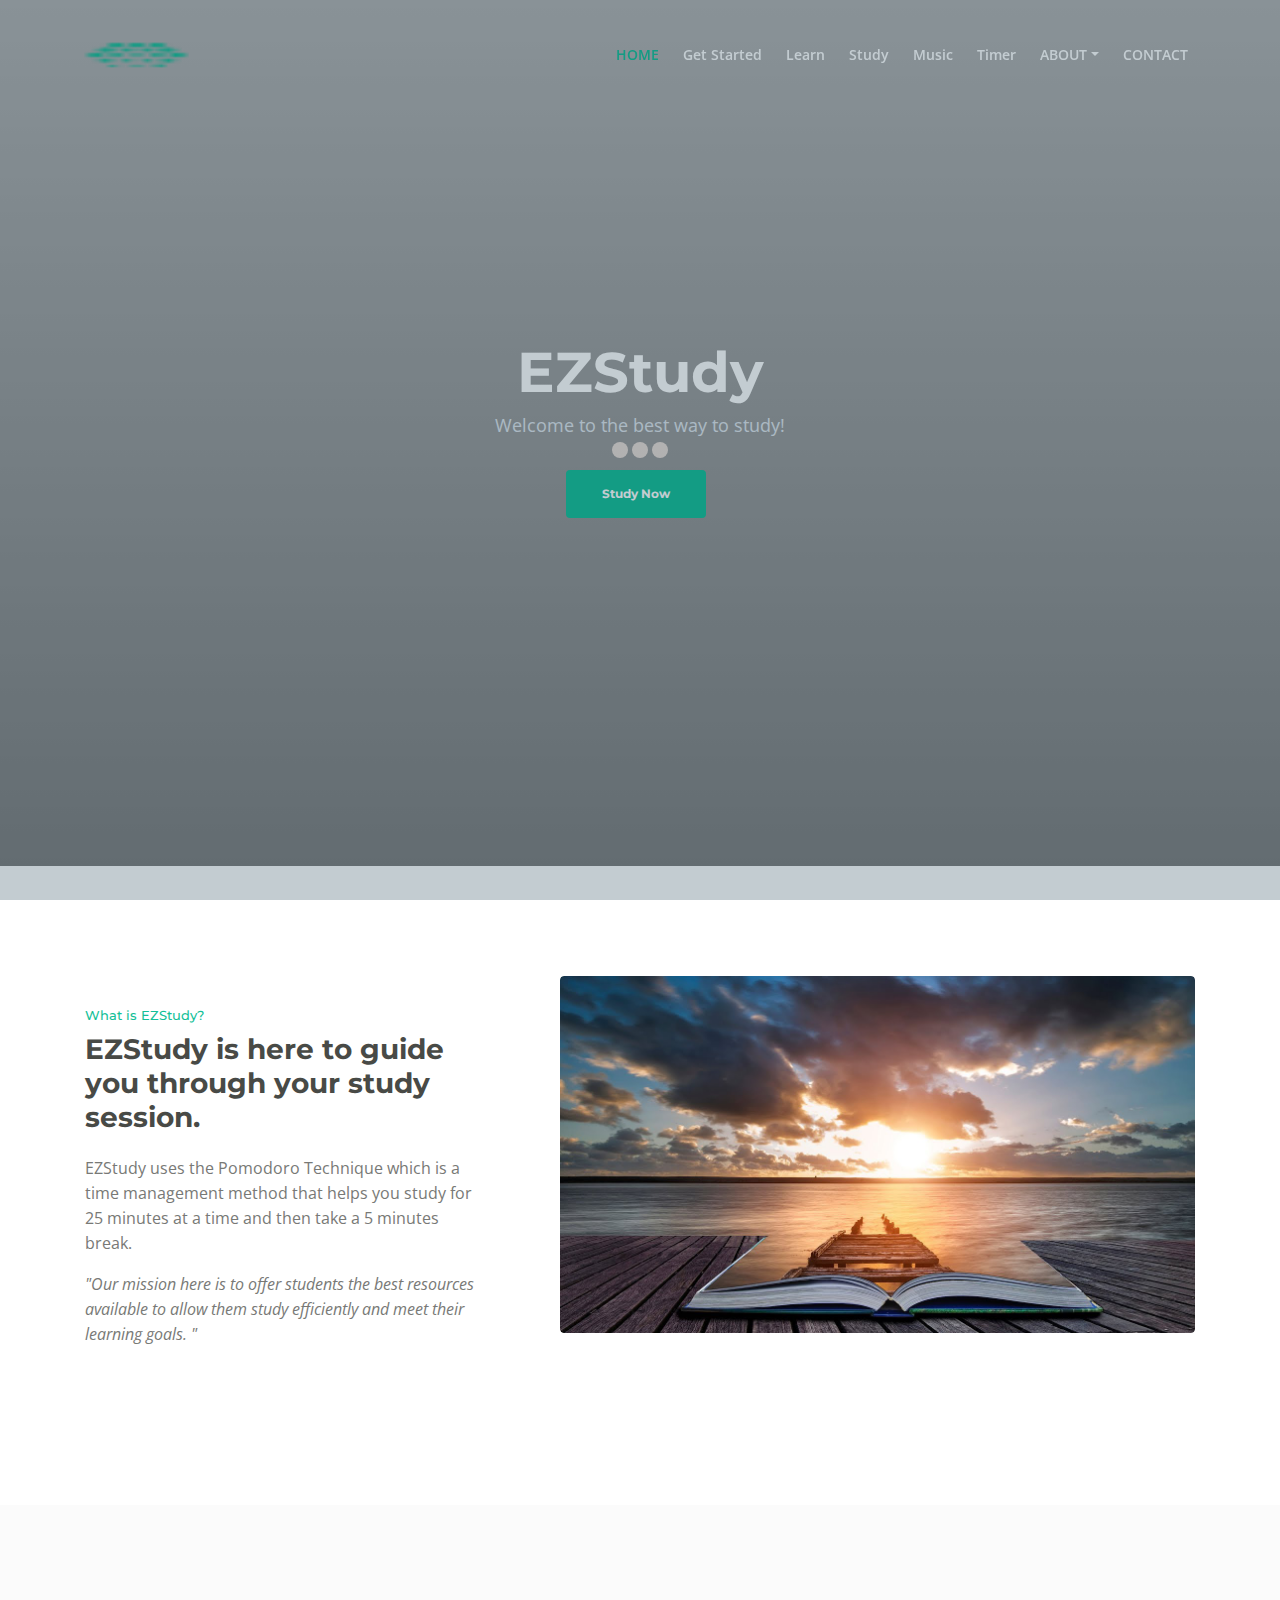
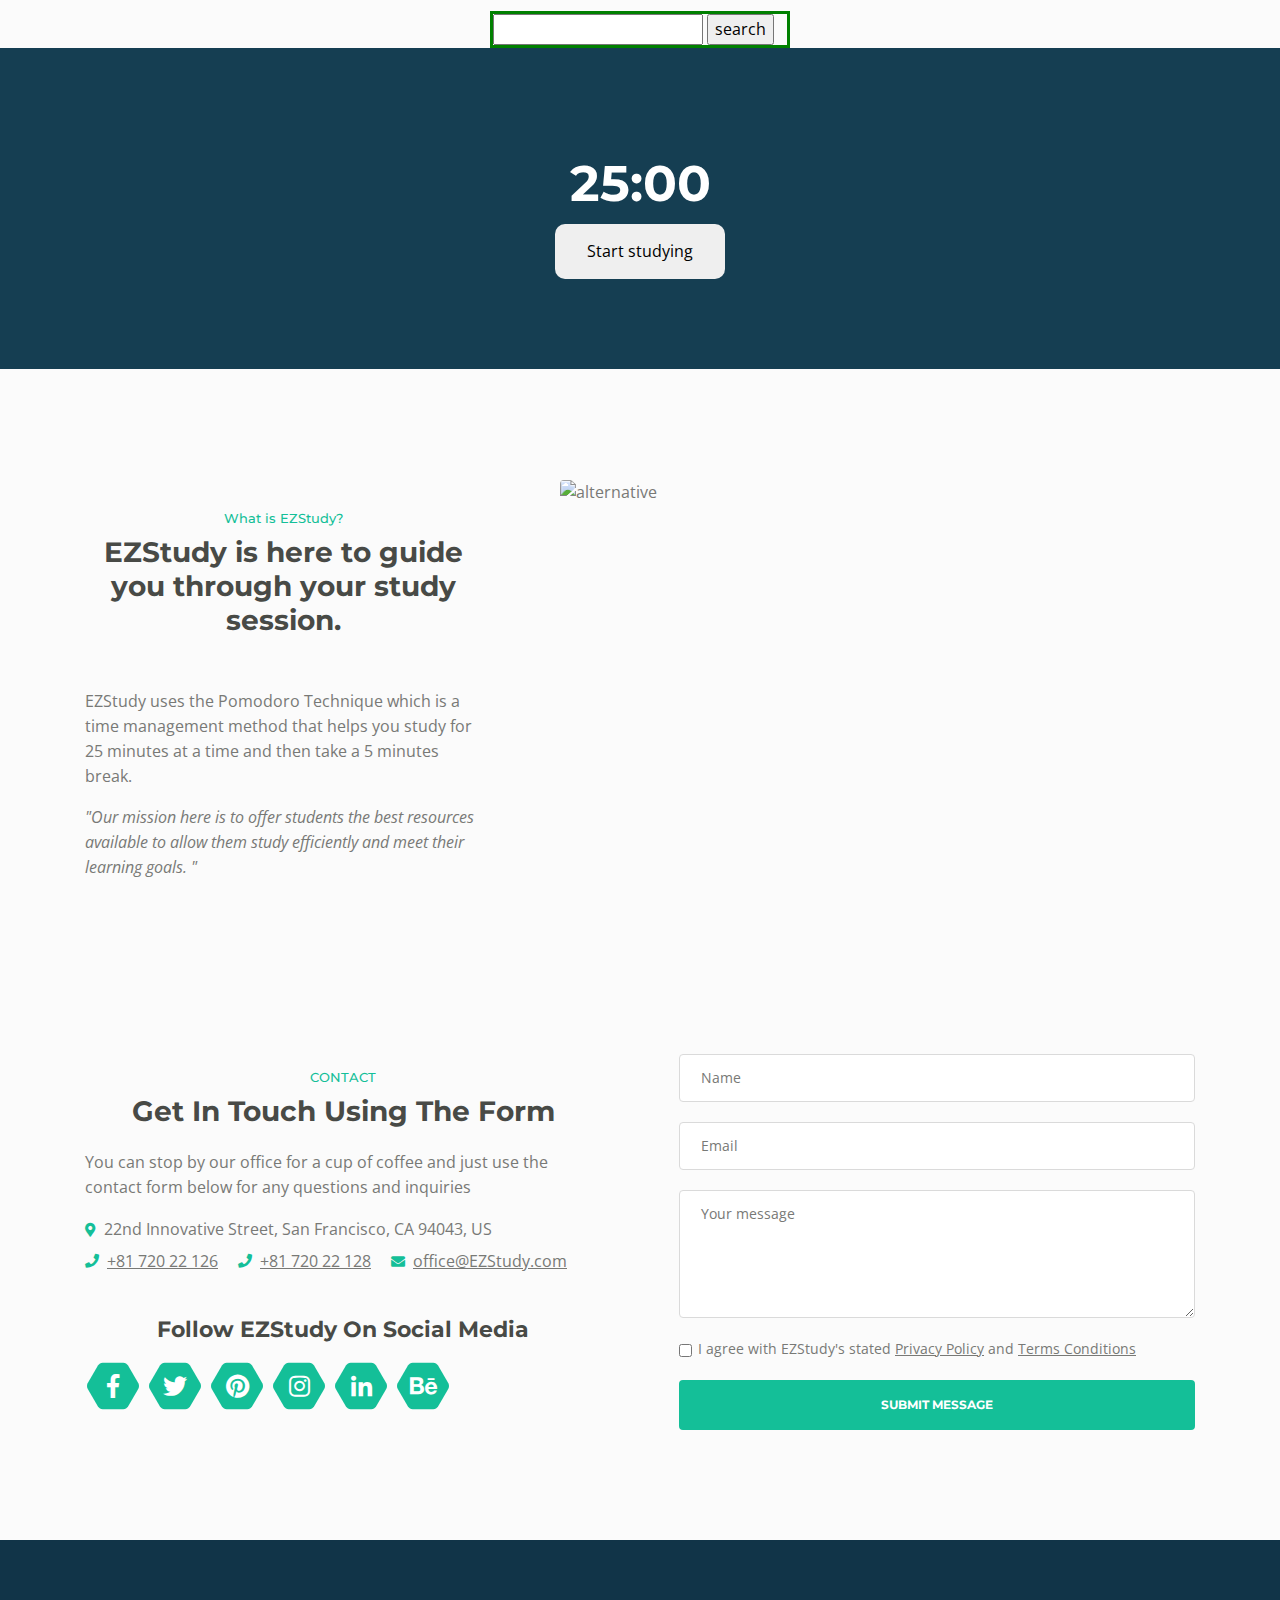
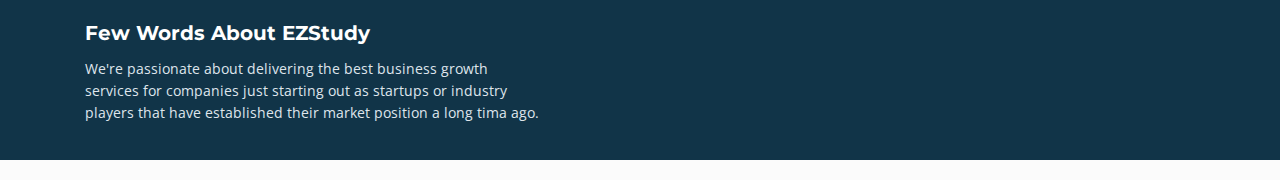
==== EZStudy.html @ 953e4dee "first commit" ====
<!DOCTYPE html>
<html lang="en">
<head>

    


    <meta charset="utf-8">
    <meta name="viewport" content="width=device-width, initial-scale=1, shrink-to-fit=no">
    
    <!-- SEO Meta Tags -->
    <meta name="description" content="EZStudy is a business focused HTML landing page template built with Bootstrap to help you create lead generation websites for companies and their services.">
    <meta name="author" content="Inovatik">

    <!-- OG Meta Tags to improve the way the post looks when you share the page on LinkedIn, Facebook, Google+ -->
	<meta property="og:site_name" content="" /> <!-- website name -->
	<meta property="og:site" content="" /> <!-- website link -->
	<meta property="og:title" content=""/> <!-- title shown in the actual shared post -->
	<meta property="og:description" content="" /> <!-- description shown in the actual shared post -->
	<meta property="og:image" content="" /> <!-- image link, make sure it's jpg -->
	<meta property="og:url" content="" /> <!-- where do you want your post to link to -->
	<meta property="og:type" content="article" />

    <!-- Website Title -->
    <title>EZStudy</title>
    
    <!-- Styles -->
    <link href="https://fonts.googleapis.com/css?family=Montserrat:500,700&display=swap&subset=latin-ext" rel="stylesheet">
    <link href="https://fonts.googleapis.com/css?family=Open+Sans:400,400i,600&display=swap&subset=latin-ext" rel="stylesheet">
    <link href="css/bootstrap.css" rel="stylesheet">
    <link href="css/fontawesome-all.css" rel="stylesheet">
    <link href="css/swiper.css" rel="stylesheet">
	<link href="css/magnific-popup.css" rel="stylesheet">
	<link href="css/styles.css" rel="stylesheet">
	
	<!-- Favicon  -->
    <link rel="icon" href="images/favicon.png">
</head>
<body data-spy="scroll" data-target=".fixed-top">
    


    <!-- Preloader -->
	<div class="spinner-wrapper">
        <div class="spinner">
            <div class="bounce1"></div>
            <div class="bounce2"></div>
            <div class="bounce3"></div>
        </div>
    </div>
    <!-- end of preloader -->
    

    <!-- Navbar -->
    <nav class="navbar navbar-expand-md navbar-dark navbar-custom fixed-top">
        <!-- Text Logo - Use this if you don't have a graphic logo -->
        <!-- <a class="navbar-brand logo-text page-scroll" href="index.html">EZStudy</a> -->

        <!-- Image Logo -->
        <a class="navbar-brand logo-image" href="EZStudy.html"><img src="images/favicon.png" alt="alternative"></a>
        
        <!-- Mobile Menu Toggle Button -->
        <button class="navbar-toggler" type="button" data-toggle="collapse" data-target="#navbarsExampleDefault" EZStudy-controls="navbarsExampleDefault" EZStudy-expanded="false" EZStudy-label="Toggle navigation">
            <span class="navbar-toggler-awesome fas fa-bars"></span>
            <span class="navbar-toggler-awesome fas fa-times"></span>
        </button>
        <!-- end of mobile menu toggle button -->

        <div class="collapse navbar-collapse" id="navbarsExampleDefault">
            <ul class="navbar-nav ml-auto">
                <li class="nav-item">
                    <a class="nav-link page-scroll" href="#header">HOME <span class="sr-only">(current)</span></a>
                </li>
                <li class="nav-item">
                    <a class="nav-link page-scroll" href="#intro">Get Started</a>
                </li>
                <li class="nav-item">
                    <a class="nav-link page-scroll" href="#services">Learn</a>
                </li>
                <li class="nav-item">
                    <a class="nav-link page-scroll" href="#callMe">Study</a>
                </li>
                <li class="nav-item">
                    <a class="nav-link page-scroll" href="#NEEDS TO BE FILLED IN">Music</a>
                </li>
                <li class="nav-item">
                    <a class="nav-link page-scroll" href="#timer">Timer</a>
                </li>
                <!-- Dropdown Menu -->          
                <li class="nav-item dropdown">
                    <a class="nav-link dropdown-toggle page-scroll" href="#about" id="navbarDropdown" role="button" EZStudy-haspopup="true" EZStudy-expanded="false">ABOUT</a>
                    <div class="dropdown-menu" EZStudy-labelledby="navbarDropdown">
                        <a class="dropdown-item" href="terms-conditions.html"><span class="item-text">TERMS CONDITIONS</span></a>
                        <div class="dropdown-items-divide-hr"></div>
                        <a class="dropdown-item" href="privacy-policy.html"><span class="item-text">PRIVACY POLICY</span></a>
                    </div>
                </li>
                <!-- end of dropdown menu -->

                <li class="nav-item">
                    <a class="nav-link page-scroll" href="#contact">CONTACT</a>
                </li>
            </ul>
        
        </div>
    </nav> <!-- end of navbar -->
    <!-- end of navbar -->


    <!-- Header -->
    <header id="header" class="header">
        <div class="header-content">
            <div class="container">
                <div class="row">
                    <div class="col-lg-12">
                        <div class="text-container">
                            <h1>EZStudy <span id="js-rotating"></span></h1>
                            <p class="p-heading p-large">Welcome to the best way to study!</p>
                            <a class="btn-solid-lg page-scroll" href="#intro">Study Now</a>
                        </div>
                    </div> <!-- end of col -->
                </div> <!-- end of row -->
            </div> <!-- end of container -->
        </div> <!-- end of header-content -->
    </header> <!-- end of header -->
    <!-- end of header -->


    <!-- Intro -->


    

        
    <div id="intro" class="basic-1">
        <div class="container">
            <div class="row">
                <div class="col-lg-5">
                    <div class="text-container">
                        <div class="section-title">What is EZStudy?</div>
                        <h2>EZStudy is here to guide you through your study session.</h2>
                        <p>EZStudy uses the Pomodoro Technique which is a time management method that helps you study for 25 minutes at a time and then take a 5 minutes break.</p>
                        <p class="testimonial-text">"Our mission here is to offer students the best resources available to allow them study efficiently and meet their learning goals. "</p>
                        
                    </div> <!-- end of text-container -->
                </div> <!-- end of col -->
                <div class="col-lg-7">
                    <div class="image-container">
                        <img class="img-fluid" src="images/title-background.jpg" alt="alternative">
                    </div> <!-- end of image-container -->
                </div> <!-- end of col -->
            </div> <!-- end of row -->
        </div> <!-- end of container -->
    </div> <!-- end of basic-1 -->
    <!-- end of intro -->


    <!-- Description -->
    <div class="cards-1">
        <div class="container">
            <div class="row">
                <div class="col-lg-12">
                    
                    <!-- Card -->
                    
                    <!-- end of card -->

                    <!-- Card -->
                    
                    <!-- end of card -->

                </div> <!-- end of col -->
            </div> <!-- end of row -->
        </div> <!-- end of container -->
    </div> <!-- end of cards-1 -->
    <!-- end of description -->


    <!-- Services -->
    <div id="services" class="cards-2">
        <div class="container">
            <div class="row" >
                <div class="col-lg-12">
                    <!--<div class="section-title">Start studying</div> -->

                    <!--- START OF YOUTUBE SEARCH BAR -->
                    
                        <form action="https://www.youtube.com/search" class="center">
                            <input type="text" name="q">
                            <input type="submit" value="search" formtarget="_blank">
                        </form>
                    
                    
                    </form>
                    </form>
                    </form>
                    </form>
                   
                    
                    
            
                    
                    
            </div> <!-- end of row -->
            <div class="row">
                <div class="col-lg-12">
                    
                    <!-- Card -->
                    

                </div> <!-- end of col -->
            </div> <!-- end of row -->
        </div> <!-- end of container -->
    </div> <!-- end of cards-2 -->
    <!-- end of services -->
    

    

    
    


    <!-- Projects -->
	
    <!-- end of projects -->


    <!-- Project Lightboxes -->
    <!-- Lightbox -->
    
    <!-- end of lightbox -->

    <!-- Lightbox -->
    
    <!-- end of lightbox -->

    <!-- Lightbox -->
    
    <!-- end of lightbox -->

    <!-- Lightbox -->
    
    <!-- end of lightbox -->

    <!-- Lightbox -->
    
    <!-- end of lightbox -->

    <!-- Lightbox -->
    
    <!-- end of lightbox -->

    <!-- Lightbox -->
    
    <!-- end of lightbox -->

    <!-- Lightbox -->
    
    <!-- end of lightbox -->
    <!-- end of project lightboxes -->


    <!-- Team -->
    
    <!-- end of team -->

    
<!-- Call Me -->
<div id="callMe" class="form-1">
    <h1 id="timerThing">25:00</h1>   
                
                <script>
                    var timerThing = "timerThing";
                    var debounce = false;
                    function countdown(text, minutes, seconds){
                        if(!debounce){
                            debounce = true;
                            setInterval(function() {
                                if(seconds == 0){
                                    if(minutes == 0){
                                        //break;
                                }else{
                                    minutes -= 1;
                                    seconds = 59;
                                    
                                    document.getElementById(text).innerHTML = minutes + ":" + seconds + " remaining";
                                }
                            }else{
                                seconds -= 1;
                                if(seconds < 10){
                                    seconds = "" + 0 + seconds;
                                }
                                document.getElementById(text).innerHTML = minutes + ":" + seconds + " remaining";
                            }
                            
                            },1000);
                            debounce = false;
                        }
                    }
                    
                    
                </script>
                
                <button class="timerButton" onclick="countdown(timerThing, 25, 0)">Start studying</button>
    <div class="container">
        <div class="row">
            <div class="col-lg-6">
                
            </div> <!-- end of col -->
            <div class="col-lg-6">
               
                <!-- Call Me Form -->
                
                <!-- end of call me form -->
                
            </div> <!-- end of col -->
        </div> <!-- end of row -->
    </div> <!-- end of container -->
</div> <!-- end of form-1 -->
<!-- end of call me -->


    <!-- About -->
    
    <!-- end of about -->

 
    <!-- timer(rahul) -->

    <div id="intro" class="basic-1">
        <div class="container">
            <div class="row">
                <div class="col-lg-5">
                    <div class="text-container">
                        <div class="section-title">What is EZStudy?</div>
                        <h2>EZStudy is here to guide you through your study session.</h2>
                        <p>EZStudy uses the Pomodoro Technique which is a time management method that helps you study for 25 minutes at a time and then take a 5 minutes break.</p>
                        <p class="testimonial-text">"Our mission here is to offer students the best resources available to allow them study efficiently and meet their learning goals. "</p>
                        
                    </div> <!-- end of text-container -->
                </div> <!-- end of col -->
                <div class="col-lg-7">
                    <div class="image-container">
                        <img class="img-fluid" src="https://i.ytimg.com/vi/BklGhQYKl30/maxresdefault.jpg" alt="alternative">
                    </div> <!-- end of image-container -->
                </div> <!-- end of col -->
            </div> <!-- end of row -->
        </div> <!-- end of container -->
    </div> <!-- end of basic-1 -->
    <!-- end of Timer -->


    <!-- Contact -->
    <div id="contact" class="form-2">
        <div class="container">
            <div class="row">
                <div class="col-lg-6">
                    <div class="text-container">
                        <div class="section-title">CONTACT</div>
                        <h2>Get In Touch Using The Form</h2>
                        <p>You can stop by our office for a cup of coffee and just use the contact form below for any questions and inquiries</p>
                        <ul class="list-unstyled li-space-lg">
                            <li class="address"><i class="fas fa-map-marker-alt"></i>22nd Innovative Street, San Francisco, CA 94043, US</li>
                            <li><i class="fas fa-phone"></i><a href="tel:003024630820">+81 720 22 126</a></li>
                            <li><i class="fas fa-phone"></i><a href="tel:003024630820">+81 720 22 128</a></li>
                            <li><i class="fas fa-envelope"></i><a href="mailto:office@EZStudy.com">office@EZStudy.com</a></li>
                        </ul>
                        <h3>Follow EZStudy On Social Media</h3>

                        <span class="fa-stack">
                            <a href="#your-link">
                                <span class="hexagon"></span>
                                <i class="fab fa-facebook-f fa-stack-1x"></i>
                            </a>
                        </span>
                        <span class="fa-stack">
                            <a href="#your-link">
                                <span class="hexagon"></span>
                                <i class="fab fa-twitter fa-stack-1x"></i>
                            </a>
                        </span>
                        <span class="fa-stack">
                            <a href="#your-link">
                                <span class="hexagon"></span>
                                <i class="fab fa-pinterest fa-stack-1x"></i>
                            </a>
                        </span>
                        <span class="fa-stack">
                            <a href="#your-link">
                                <span class="hexagon"></span>
                                <i class="fab fa-instagram fa-stack-1x"></i>
                            </a>
                        </span>
                        <span class="fa-stack">
                            <a href="#your-link">
                                <span class="hexagon"></span>
                                <i class="fab fa-linkedin-in fa-stack-1x"></i>
                            </a>
                        </span>
                        <span class="fa-stack">
                            <a href="#your-link">
                                <span class="hexagon"></span>
                                <i class="fab fa-behance fa-stack-1x"></i>
                            </a>
                        </span>
                    </div> <!-- end of text-container -->
                </div> <!-- end of col -->
                <div class="col-lg-6">
                    
                    <!-- Contact Form -->
                    <form id="contactForm" data-toggle="validator" data-focus="false">
                        <div class="form-group">
                            <input type="text" class="form-control-input" id="cname" required>
                            <label class="label-control" for="cname">Name</label>
                            <div class="help-block with-errors"></div>
                        </div>
                        <div class="form-group">
                            <input type="email" class="form-control-input" id="cemail" required>
                            <label class="label-control" for="cemail">Email</label>
                            <div class="help-block with-errors"></div>
                        </div>
                        <div class="form-group">
                            <textarea class="form-control-textarea" id="cmessage" required></textarea>
                            <label class="label-control" for="cmessage">Your message</label>
                            <div class="help-block with-errors"></div>
                        </div>
                        <div class="form-group checkbox">
                            <input type="checkbox" id="cterms" value="Agreed-to-Terms" required>I agree with EZStudy's stated <a href="privacy-policy.html">Privacy Policy</a> and <a href="terms-conditions.html">Terms Conditions</a> 
                            <div class="help-block with-errors"></div>
                        </div>
                        <div class="form-group">
                            <button type="submit" class="form-control-submit-button">SUBMIT MESSAGE</button>
                        </div>
                        <div class="form-message">
                            <div id="cmsgSubmit" class="h3 text-center hidden"></div>
                        </div>
                    </form>
                    <!-- end of contact form -->

                </div> <!-- end of col -->
            </div> <!-- end of row -->
        </div> <!-- end of container -->
    </div> <!-- end of form-2 -->
    <!-- end of contact -->


    <!-- Footer -->
    <div class="footer">
        <div class="container">
            <div class="row">
                <div class="col-md-6">
                    <div class="text-container about">
                        <h4>Few Words About EZStudy</h4>
                        <p class="white">We're passionate about delivering the best business growth services for companies just starting out as startups or industry players that have established their market position a long tima ago.</p>
                    </div> <!-- end of text-container -->
                </div> <!-- end of col -->
                <div class="col-md-2">
                    
                </div> <!-- end of col -->
                <div class="col-md-2">
                    
                </div> <!-- end of col -->
                <div class="col-md-2">
                    
                </div> <!-- end of col -->
            </div> <!-- end of row -->
        </div> <!-- end of container -->
    </div> <!-- end of footer -->  
    <!-- end of footer -->

    <!-- Scripts -->
    <script src="js/jquery.min.js"></script> <!-- jQuery for Bootstrap's JavaScript plugins -->
    <script src="js/popper.min.js"></script> <!-- Popper tooltip library for Bootstrap -->
    <script src="js/bootstrap.min.js"></script> <!-- Bootstrap framework -->
    <script src="js/jquery.easing.min.js"></script> <!-- jQuery Easing for smooth scrolling between anchors -->
    <script src="js/swiper.min.js"></script> <!-- Swiper for image and text sliders -->
    <script src="js/jquery.magnific-popup.js"></script> <!-- Magnific Popup for lightboxes -->
    <script src="js/morphext.min.js"></script> <!-- Morphtext rotating text in the header -->
    <script src="js/isotope.pkgd.min.js"></script> <!-- Isotope for filter -->
    <script src="js/validator.min.js"></script> <!-- Validator.js - Bootstrap plugin that validates forms -->
    <script src="js/scripts.js"></script> <!-- Custom scripts -->
</body>
</html>
---- css/styles.css ----
/* Template: Aria - Business HTML Landing Page Template
   Author: Inovatik
   Created: Jul 2019
   Description: Master CSS file
*/

/*****************************************
Table Of Contents:

01. General Styles
02. Preloader
03. Navigation
04. Header
05. Intro
06. Description
07. Services
08. Details 1
09. Details 2
10. Testimonials
11. Call Me
12. Projects
13. Project Lightboxes
14. Team
15. About
16. Contact
17. Footer
18. Copyright
19. Back To Top Button
20. Extra Pages
21. Media Queries
******************************************/

/*****************************************
Colors:

- Backgrounds - light gray #fbfbfb
- Background - dark blue #153e52
- Backgrounds navbar, footer - dark gray #113448
- Buttons, bullets, icons - green #14bf98
- Headings text - black #484a46
- Body text - gray #787976
- Body text - light gray #dfe5ec
******************************************/


/******************************/
/*     01. General Styles     */
/******************************/
body,
html {
    width: 100%;
	height: 100%;
}

body, p {
	color: #787976; 
	font: 400 1rem/1.5625rem "Open Sans", sans-serif;
}

.center {
	margin: auto;
  	width: 27%;
	border: 3px solid green;
}

.p-large {
	font: 400 1.125rem/1.625rem "Open Sans", sans-serif;
}

.p-small {
	font: 400 0.875rem/1.375rem "Open Sans", sans-serif;
}

.p-heading {
	margin-bottom: 3.5rem;
	text-align: center;
}

.li-space-lg li {
	margin-bottom: 0.375rem;
}

.indent {
	padding-left: 1.25rem;
}

h1 {
	color: #484a46;
	font: 700 2.5rem/3rem "Montserrat", sans-serif;
}

h2 {
	color: #484a46;
	font: 700 1.75rem/2.125rem "Montserrat", sans-serif;
}

h3 {
	color: #484a46;
	font: 700 1.375rem/1.75rem "Montserrat", sans-serif;
}

h4 {
	color: #484a46;
	font: 700 1.25rem/1.625rem "Montserrat", sans-serif;
}

h5 {
	color: #484a46;
	font: 700 1.125rem/1.5rem "Montserrat", sans-serif;
}

h6 {
	color: #484a46;
	font: 700 1rem/1.375rem "Montserrat", sans-serif;
}

a {
	color: #787976;
	text-decoration: underline;
}

a:hover {
	color: #787976;
	text-decoration: underline;
}

a.green {
	color: #14bf98;
}

a.white,
.white {
	color: #dfe5ec;
}

.testimonial-text {
	font-style: italic;
}

.testimonial-author {
	font: 700 1rem/1.375rem "Montserrat", sans-serif;
}

strong {
	color: #484a46;
}

.section-title {
	color: #14bf98;
	font: 500 0.8125rem/1.125rem "Montserrat", sans-serif;
}

.btn-solid-reg {
	display: inline-block;
	padding: 1.1875rem 1.875rem 1.1875rem 1.875rem;
	border: 0.125rem solid #14bf98;
	border-radius: 0.25rem;
	background-color: #14bf98;
	color: #fff;
	font: 700 0.75rem/0 "Montserrat", sans-serif;
	text-decoration: none;
	transition: all 0.2s;
}

.btn-solid-reg:hover {
	background-color: transparent;
	color: #14bf98;
	text-decoration: none;
}

.btn-solid-lg {
	display: inline-block;
	padding: 1.375rem 2.125rem 1.375rem 2.125rem;
	border: 0.125rem solid #14bf98;
	border-radius: 0.25rem;
	background-color: #14bf98;
	color: #fff;
	font: 700 0.75rem/0 "Montserrat", sans-serif;
	text-decoration: none;
	transition: all 0.2s;
}

.btn-solid-lg:hover {
	background-color: transparent;
	color: #14bf98;
	text-decoration: none;
}

.btn-outline-reg {
	display: inline-block;
	padding: 1.1875rem 1.875rem 1.1875rem 1.875rem;
	border: 0.125rem solid #787976;
	border-radius: 0.25rem;
	background-color: transparent;
	color: #787976;
	font: 700 0.75rem/0 "Montserrat", sans-serif;
	text-decoration: none;
	transition: all 0.2s;
}

.btn-outline-reg:hover {
	background-color: #787976;
	color: #fff;
	text-decoration: none;
}

.btn-outline-lg {
	display: inline-block;
	padding: 1.375rem 2.125rem 1.375rem 2.125rem;
	border: 0.125rem solid #787976;
	border-radius: 0.25rem;
	background-color: transparent;
	color: #787976;
	font: 700 0.75rem/0 "Montserrat", sans-serif;
	text-decoration: none;
	transition: all 0.2s;
}

.btn-outline-lg:hover {
	background-color: #787976;
	color: #fff;
	text-decoration: none;
}

.btn-outline-sm {
	display: inline-block;
	padding: 1rem 1.625rem 0.9375rem 1.625rem;
	border: 0.125rem solid #787976;
	border-radius: 0.25rem;
	background-color: transparent;
	color: #787976;
	font: 700 0.75rem/0 "Montserrat", sans-serif;
	text-decoration: none;
	transition: all 0.2s;
}

.btn-outline-sm:hover {
	background-color: #787976;
	color: #fff;
	text-decoration: none;
}

.form-group {
	position: relative;
	margin-bottom: 1.25rem;
}

.form-group.has-error.has-danger {
	margin-bottom: 0.625rem;
}

.form-group.has-error.has-danger .help-block.with-errors ul {
	margin-top: 0.375rem;
}

.label-control {
	position: absolute;
	top: 0.8125rem;
	left: 1.375rem;
	color: #787976;
	opacity: 1;
	font: 400 0.875rem/1.375rem "Open Sans", sans-serif;
	cursor: text;
	transition: all 0.2s ease;
}

/* IE10+ hack to solve lower label text position compared to the rest of the browsers */
@media screen and (-ms-high-contrast: active), screen and (-ms-high-contrast: none) {  
	.label-control {
		top: 0.9375rem;
	}
}

.form-control-input:focus + .label-control,
.form-control-input.notEmpty + .label-control,
.form-control-textarea:focus + .label-control,
.form-control-textarea.notEmpty + .label-control {
	top: 0.125rem;
	opacity: 1;
	font-size: 0.75rem;
	font-weight: 500;
}

.form-control-input,
.form-control-select {
	display: block; /* needed for proper display of the label in Firefox, IE, Edge */
	width: 100%;
	padding-top: 1.25rem;
	padding-bottom: 0.25rem;
	padding-left: 1.3125rem;
	border: 1px solid #dadada;
	border-radius: 0.25rem;
	background-color: #fff;
	color: #787976;
	font: 400 0.875rem/1.375rem "Open Sans", sans-serif;
	transition: all 0.2s;
	-webkit-appearance: none; /* removes inner shadow on form inputs on ios safari */
}

.form-control-select {
	padding-top: 0.5rem;
	padding-bottom: 0.5rem;
	height: 3rem;
}

/* IE10+ hack to solve lower label text position compared to the rest of the browsers */
@media screen and (-ms-high-contrast: active), screen and (-ms-high-contrast: none) {  
	.form-control-input {
		padding-top: 1.25rem;
		padding-bottom: 0.75rem;
		line-height: 1.75rem;
	}

	.form-control-select {
		padding-top: 0.875rem;
		padding-bottom: 0.75rem;
		height: 3.125rem;
		line-height: 2.125rem;
	}
}

select {
    /* you should keep these first rules in place to maintain cross-browser behavior */
    -webkit-appearance: none;
	-moz-appearance: none;
	-ms-appearance: none;
    -o-appearance: none;
    appearance: none;
    background-image: url('../images/down-arrow.png');
    background-position: 96% 50%;
    background-repeat: no-repeat;
    outline: none;
}

select::-ms-expand {
    display: none; /* removes the ugly default down arrow on select form field in IE11 */
}

.form-control-textarea {
	display: block; /* used to eliminate a bottom gap difference between Chrome and IE/FF */
	width: 100%;
	height: 8rem; /* used instead of html rows to normalize height between Chrome and IE/FF */
	padding-top: 1.25rem;
	padding-left: 1.3125rem;
	border: 1px solid #dadada;
	border-radius: 0.25rem;
	background-color: #fff;
	color: #787976;
	font: 400 1rem/1.5625rem "Open Sans", sans-serif;
	transition: all 0.2s;
}

.form-control-input:focus,
.form-control-select:focus,
.form-control-textarea:focus {
	border: 1px solid #a1a1a1;
	outline: none; /* Removes blue border on focus */
}

.form-control-input:hover,
.form-control-select:hover,
.form-control-textarea:hover {
	border: 1px solid #a1a1a1;
}

.checkbox {
	font: 400 0.875rem/1.375rem "Open Sans", sans-serif;
}

input[type='checkbox'] {
	vertical-align: -15%;
	margin-right: 0.375rem;
}

/* IE10+ hack to raise checkbox field position compared to the rest of the browsers */
@media screen and (-ms-high-contrast: active), screen and (-ms-high-contrast: none) {  
	input[type='checkbox'] {
		vertical-align: -9%;
	}
}

.form-control-submit-button {
	display: inline-block;
	width: 100%;
	height: 3.125rem;
	border: 0.125rem solid #14bf98;
	border-radius: 0.25rem;
	background-color: #14bf98;
	color: #fff;
	font: 700 0.75rem/1.75rem "Montserrat", sans-serif;
	cursor: pointer;
	transition: all 0.2s;
}

.form-control-submit-button:hover {
	background-color: transparent;
	color: #14bf98;
}

/* Form Success And Error Message Formatting */
#lmsgSubmit.h3.text-center.tada.animated,
#cmsgSubmit.h3.text-center.tada.animated,
#pmsgSubmit.h3.text-center.tada.animated,
#lmsgSubmit.h3.text-center,
#cmsgSubmit.h3.text-center,
#pmsgSubmit.h3.text-center {
	display: block;
	margin-bottom: 0;
	color: #b93636;
	font: 400 1.125rem/1rem "Open Sans", sans-serif;
}

.help-block.with-errors .list-unstyled {
	color: #787976;
	font-size: 0.75rem;
	line-height: 1.125rem;
	text-align: left;
}

.help-block.with-errors ul {
	margin-bottom: 0;
}
/* end of form success and error message formatting */

/* Form Success And Error Message Animation - Animate.css */
@-webkit-keyframes tada {
	from {
		-webkit-transform: scale3d(1, 1, 1);
		-ms-transform: scale3d(1, 1, 1);
		transform: scale3d(1, 1, 1);
	}
	10%, 20% {
		-webkit-transform: scale3d(.9, .9, .9) rotate3d(0, 0, 1, -3deg);
		-ms-transform: scale3d(.9, .9, .9) rotate3d(0, 0, 1, -3deg);
		transform: scale3d(.9, .9, .9) rotate3d(0, 0, 1, -3deg);
	}
	30%, 50%, 70%, 90% {
		-webkit-transform: scale3d(1.1, 1.1, 1.1) rotate3d(0, 0, 1, 3deg);
		-ms-transform: scale3d(1.1, 1.1, 1.1) rotate3d(0, 0, 1, 3deg);
		transform: scale3d(1.1, 1.1, 1.1) rotate3d(0, 0, 1, 3deg);
	}
	40%, 60%, 80% {
		-webkit-transform: scale3d(1.1, 1.1, 1.1) rotate3d(0, 0, 1, -3deg);
		-ms-transform: scale3d(1.1, 1.1, 1.1) rotate3d(0, 0, 1, -3deg);
		transform: scale3d(1.1, 1.1, 1.1) rotate3d(0, 0, 1, -3deg);
	}
	to {
		-webkit-transform: scale3d(1, 1, 1);
		-ms-transform: scale3d(1, 1, 1);
		transform: scale3d(1, 1, 1);
	}
}

@keyframes tada {
	from {
		-webkit-transform: scale3d(1, 1, 1);
		-ms-transform: scale3d(1, 1, 1);
		transform: scale3d(1, 1, 1);
	}
	10%, 20% {
		-webkit-transform: scale3d(.9, .9, .9) rotate3d(0, 0, 1, -3deg);
		-ms-transform: scale3d(.9, .9, .9) rotate3d(0, 0, 1, -3deg);
		transform: scale3d(.9, .9, .9) rotate3d(0, 0, 1, -3deg);
	}
	30%, 50%, 70%, 90% {
		-webkit-transform: scale3d(1.1, 1.1, 1.1) rotate3d(0, 0, 1, 3deg);
		-ms-transform: scale3d(1.1, 1.1, 1.1) rotate3d(0, 0, 1, 3deg);
		transform: scale3d(1.1, 1.1, 1.1) rotate3d(0, 0, 1, 3deg);
	}
	40%, 60%, 80% {
		-webkit-transform: scale3d(1.1, 1.1, 1.1) rotate3d(0, 0, 1, -3deg);
		-ms-transform: scale3d(1.1, 1.1, 1.1) rotate3d(0, 0, 1, -3deg);
		transform: scale3d(1.1, 1.1, 1.1) rotate3d(0, 0, 1, -3deg);
	}
	to {
		-webkit-transform: scale3d(1, 1, 1);
		-ms-transform: scale3d(1, 1, 1);
		transform: scale3d(1, 1, 1);
	}
}

.tada {
	-webkit-animation-name: tada;
	animation-name: tada;
}

.animated {
	-webkit-animation-duration: 1s;
	animation-duration: 1s;
	-webkit-animation-fill-mode: both;
	animation-fill-mode: both;
}
/* end of form success and error message animation - Animate.css */

/* Fade-move Animation For Lightbox - Magnific Popup */
/* at start */
.my-mfp-slide-bottom .zoom-anim-dialog {
	opacity: 0;
	transition: all 0.2s ease-out;
	-webkit-transform: translateY(-1.25rem) perspective(37.5rem) rotateX(10deg);
	-ms-transform: translateY(-1.25rem) perspective(37.5rem) rotateX(10deg);
	transform: translateY(-1.25rem) perspective(37.5rem) rotateX(10deg);
}

/* animate in */
.my-mfp-slide-bottom.mfp-ready .zoom-anim-dialog {
	opacity: 1;
	-webkit-transform: translateY(0) perspective(37.5rem) rotateX(0); 
	-ms-transform: translateY(0) perspective(37.5rem) rotateX(0); 
	transform: translateY(0) perspective(37.5rem) rotateX(0); 
}

/* animate out */
.my-mfp-slide-bottom.mfp-removing .zoom-anim-dialog {
	opacity: 0;
	-webkit-transform: translateY(-0.625rem) perspective(37.5rem) rotateX(10deg); 
	-ms-transform: translateY(-0.625rem) perspective(37.5rem) rotateX(10deg); 
	transform: translateY(-0.625rem) perspective(37.5rem) rotateX(10deg); 
}

/* dark overlay, start state */
.my-mfp-slide-bottom.mfp-bg {
	opacity: 0;
	transition: opacity 0.2s ease-out;
}

/* animate in */
.my-mfp-slide-bottom.mfp-ready.mfp-bg {
	opacity: 0.8;
}
/* animate out */
.my-mfp-slide-bottom.mfp-removing.mfp-bg {
	opacity: 0;
}
/* end of fade-move animation for lightbox - magnific popup */

/* Fade Animation For Image Slider - Magnific Popup */
@-webkit-keyframes fadeIn {
	from {
		opacity: 0;
	}
	to {
		opacity: 1;
	}
}

@keyframes fadeIn {
	from {
		opacity: 0;
	}
	to {
		opacity: 1;
	}
}

.fadeIn {
	-webkit-animation: fadeIn 0.6s;
	animation: fadeIn 0.6s;
}

@-webkit-keyframes fadeOut {
	from {
		opacity: 1;
	}
	to {
		opacity: 0;
	}
}

@keyframes fadeOut {
	from {
		opacity: 1;
	}
	to {
		opacity: 0;
	}
}

.fadeOut {
	-webkit-animation: fadeOut 0.8s;
	animation: fadeOut 0.8s;
}
/* end of fade animation for image slider - magnific popup */


/*************************/
/*     02. Preloader     */
/*************************/
.spinner-wrapper {
	position: fixed;
	z-index: 999999;
	top: 0;
	right: 0;
	bottom: 0;
	left: 0;
	background: #113448;
}

.spinner {
	position: absolute;
	top: 50%; /* centers the loading animation vertically one the screen */
	left: 50%; /* centers the loading animation horizontally one the screen */
	width: 3.75rem;
	height: 1.25rem;
	margin: -0.625rem 0 0 -1.875rem; /* is width and height divided by two */ 
	text-align: center;
}

.spinner > div {
	display: inline-block;
	width: 1rem;
	height: 1rem;
	border-radius: 100%;
	background-color: #fff;
	-webkit-animation: sk-bouncedelay 1.4s infinite ease-in-out both;
	animation: sk-bouncedelay 1.4s infinite ease-in-out both;
}

.spinner .bounce1 {
	-webkit-animation-delay: -0.32s;
	animation-delay: -0.32s;
}

.spinner .bounce2 {
	-webkit-animation-delay: -0.16s;
	animation-delay: -0.16s;
}

@-webkit-keyframes sk-bouncedelay {
	0%, 80%, 100% { -webkit-transform: scale(0); }
	40% { -webkit-transform: scale(1.0); }
}

@keyframes sk-bouncedelay {
	0%, 80%, 100% { 
		-webkit-transform: scale(0);
		-ms-transform: scale(0);
		transform: scale(0);
	} 40% { 
		-webkit-transform: scale(1.0);
		-ms-transform: scale(1.0);
		transform: scale(1.0);
	}
}


/**************************/
/*     03. Navigation     */
/**************************/
.navbar-custom {
	padding-top: 0.375rem;
	padding-bottom: 0.375rem;
	background-color: #113448;
	box-shadow: 0 0.0625rem 0.375rem 0 rgba(0, 0, 0, 0.1);
	font: 600 0.875rem/0.875rem "Open Sans", sans-serif;
	transition: all 0.2s;
}

.navbar-custom .navbar-brand {
	font-size: 0;
}

.navbar-custom .navbar-brand.logo-image img {
    width: 7.0625rem;
	height: 2rem;
	-webkit-backface-visibility: hidden;
}

.navbar-custom .navbar-brand.logo-text {
	margin-top: 0.25rem;
	margin-bottom: 0.25rem;
	font: 700 2.25rem/1.5rem "Montserrat", sans-serif;
	color: #fff;
	text-decoration: none;
}

.navbar-custom .navbar-nav {
	margin-top: 0.75rem;
	margin-bottom: 0.5rem;
}

.navbar-custom .nav-item .nav-link {
	padding: 0.625rem 0.75rem 0.625rem 0.75rem;
	color: #fff;
	text-decoration: none;
	transition: all 0.2s ease;
}

.navbar-custom .nav-item .nav-link:hover,
.navbar-custom .nav-item .nav-link.active {
	color: #14bf98;
}

/* Dropdown Menu */
.navbar-custom .dropdown:hover > .dropdown-menu {
	display: block; /* this makes the dropdown menu stay open while hovering it */
	min-width: auto;
	animation: fadeDropdown 0.2s; /* required for the fade animation */
}

@keyframes fadeDropdown {
    0% {
        opacity: 0;
    }

    100% {
        opacity: 1;
    }
}

.navbar-custom .dropdown-toggle:focus { /* removes dropdown outline on focus  */
	outline: 0;
}

.navbar-custom .dropdown-menu {
	margin-top: 0;
	border: none;
	border-radius: 0.25rem;
	background-color: #113448;
}

.navbar-custom .dropdown-item {
	color: #fff;
	text-decoration: none;
}

.navbar-custom .dropdown-item:hover {
	background-color: #113448;
}

.navbar-custom .dropdown-item .item-text {
	font: 600 0.875rem/0.875rem "Open Sans", sans-serif;
}

.navbar-custom .dropdown-item:hover .item-text {
	color: #14bf98;
}

.navbar-custom .dropdown-items-divide-hr {
	width: 100%;
	height: 1px;
	margin: 0.75rem auto 0.75rem auto;
	border: none;
	background-color: #b5bcc4;
	opacity: 0.2;
}
/* end of dropdown menu */

.navbar-custom .social-icons {
	display: none;
}

.navbar-custom .navbar-toggler {
	border: none;
	color: #fff;
	font-size: 2rem;
}

.navbar-custom button[aria-expanded='false'] .navbar-toggler-awesome.fas.fa-times{
	display: none;
}

.navbar-custom button[aria-expanded='false'] .navbar-toggler-awesome.fas.fa-bars{
	display: inline-block;
}

.navbar-custom button[aria-expanded='true'] .navbar-toggler-awesome.fas.fa-bars{
	display: none;
}

.navbar-custom button[aria-expanded='true'] .navbar-toggler-awesome.fas.fa-times{
	display: inline-block;
	margin-right: 0.125rem;
}


/*********************/
/*    04. Header     */
/*********************/
.header {
	background: linear-gradient(rgba(0, 0, 0, 0.3), rgba(0, 0, 0, 0.5)), url('images/title-background.jpg') center center no-repeat;
	background-size: cover;
}

.header .header-content {
	padding-top: 8rem;
	padding-bottom: 2.125rem;
	text-align: center;
}

.header .text-container {
	margin-bottom: 3rem;
}

.header h1 {
	margin-bottom: 0.5rem;
	color: #fff;
}

.header .p-large {
	margin-bottom: 2rem;
	color: #dfe5ec;
}

.header .btn-solid-lg {
	margin-right: 0.5rem;
	margin-bottom: 1.25rem;
}


/*********************/
/*     05. Intro     */
/*********************/
.basic-1 {
	padding-top: 6.5rem;
	padding-bottom: 3rem;
}

.basic-1 .text-container {
	margin-bottom: 3rem;
}

.basic-1 .section-title {
	margin-bottom: 0.5rem;
}

.basic-1 h2 {
	margin-bottom: 1.375rem;
}

.basic-1 .testimonial-author {
	color: #484a46;
}

/* Hover Animation */
.basic-1 .image-container {
	overflow: hidden;
	border-radius: 0.25rem;
}

.basic-1 .image-container img {
	margin: 0;
	border-radius: 0.25rem;
	transition: all 0.3s;
}

.basic-1 .image-container:hover img {
	-moz-transform: scale(1.15);
	-webkit-transform: scale(1.15);
	transform: scale(1.15);
} 
/* end of hover animation */


/***************************/
/*     06. Description     */
/***************************/
.cards-1 {
	padding-top: 3rem;
	padding-bottom: 2.875rem;
}

.cards-1 .card {
	margin-bottom: 2.5rem;
	border: none;
	text-align: center;
}

.cards-1 .fa-stack {
	width: 6rem;
	height: 6rem;
	margin-right: auto;
	margin-bottom: 1rem;
	margin-left: auto;
	line-height: 6rem;
	text-align: left;
}

.cards-1 .fa-stack .hexagon {
	position: absolute;
	width: 6rem;
	height: 6rem;
	background: url('../images/hexagon-green.svg') center center no-repeat;
	background-size: 6rem 6rem;
}

.cards-1 .fa-stack-1x {
	color: #fff;
	font-size: 2rem;
}

.cards-1 .card-body {
	padding: 0;
}

.cards-1 .card-title {
	margin-bottom: 0.625rem;
}


/************************/
/*     07. Services     */
/************************/
.cards-2 {
	padding-top: 6.625rem;	
	padding-bottom: 1.25rem;	
	background-color: #fbfbfb;
}

.cards-2 .section-title {
	margin-bottom: 0.5rem;
	text-align: center;
}

.cards-2 h2 {
	margin-bottom: 3.25rem;
	text-align: center;
}

.cards-2 .card {
	margin-bottom: 5.625rem;
	border: none;
	background-color: transparent;
}

.cards-2 .card-image img {
	border-top-left-radius: 0.375rem;
	border-top-right-radius: 0.375rem;
}

.cards-2 .card-body {
	padding: 2.25rem 2rem 2.125rem 2rem;
	border: 1px solid #ebe8e8;
	border-bottom-left-radius: 0.375rem;
	border-bottom-right-radius: 0.375rem;
	background-color: #fff;
}

.cards-2 h3 {
	margin-bottom: 0.75rem;
	text-align: center;
}

.cards-2 .list-unstyled {
	margin-bottom: 1.5rem;
}

.cards-2 .list-unstyled .fas {
	color: #14bf98;
	font-size: 0.5rem;
	line-height: 1.375rem;
}

.cards-2 .list-unstyled .media-body {
	margin-left: 0.625rem;
}

.cards-2 .price {
	margin-bottom: 0.25rem;
	color: #484a46;
	font: 700 1rem/1.5rem "Montserrat", sans-serif;
	text-align: center;
}

.cards-2 .price span {
	color: #14bf98;
}

.cards-2 .button-container {
	margin-top: -1.375rem;
	text-align: center;
}

.cards-2 .btn-solid-reg:hover {
	background-color: #fff;
}


/*************************/
/*     08. Details 1     */
/*************************/
.accordion .area-1 {
	height: 27rem;
	background: url('../images/details-1-background.jpg') center center no-repeat;
	background-size: cover;
}

.accordion .accordion-container {
	max-width: 90%;
	margin-right: auto;
	margin-left: auto;
	padding-top: 6.375rem;
	padding-bottom: 1.5rem;
}

.accordion h2 {
	margin-bottom: 1.625rem;
}

.accordion .item {
	margin-bottom: 2rem;
}

.accordion h4 {
	margin-bottom: 0;
}

.accordion span[aria-expanded="true"] .circle-numbering,
.accordion span[aria-expanded="false"] .circle-numbering {
	display: inline-block;
	width: 2.25rem;
	height: 2.25rem;
	margin-right: 0.875rem;
	border: 0.125rem solid #14bf98;
	border-radius: 50%;
	background-color: #14bf98;
	color: #fff;
	font: 700 1rem/2.125rem "Montserrat", sans-serif;
	text-align: center;
	vertical-align: middle;
	cursor: pointer;
	transition: all 0.2s ease;
}

.accordion span[aria-expanded="false"] .circle-numbering {
	border: 0.125rem solid #484a46;
	background-color: transparent;
	color: #484a46;
}

.accordion .item:hover span[aria-expanded="false"] .circle-numbering {
	border: 0.125rem solid #14bf98;
	color: #14bf98;
}

.accordion .accordion-title {
	display: inline-block;
	width: 70%;
	margin-top: 0.125rem;
	margin-bottom: 0.25rem;
	color: #484a46;
	font: 700 1.25rem/1.75rem "Montserrat", sans-serif;
	vertical-align: middle;
	cursor: pointer;
	transition: all 0.2s ease;
}

.accordion .item:hover .accordion-title {
	color: #14bf98;
}

.accordion span[aria-expanded="true"] .accordion-title {
	color: #14bf98;
}

.accordion .accordion-body {
	margin-left: 3.125rem;
}


/*************************/
/*     09. Details 2     */
/*************************/
.tabs .tabs-container {
	max-width: 90%;
	margin-right: auto;
	margin-left: auto;
	padding-top: 2rem;
	padding-bottom: 5.75rem;
}

.tabs .nav-tabs {
	justify-content: center;
	margin-bottom: 1.125rem;
	border-bottom: none;
}

.tabs .nav-link {
	margin-right: 1.625rem;
	margin-bottom: 0.875rem;
	padding: 0;
	border: none;
	border-radius: 0.25rem;
	color: #c1cace;
	font: 700 1.375rem/1.375rem "Montserrat", sans-serif;
	text-decoration: none;
	transition: all 0.2s ease;
}

.tabs .nav-link:hover,
.tabs .nav-link.active {
	color: #14bf98;
}

.tabs .nav-link .fas {
	margin-right: 0.125rem;
	font-size: 0.875rem;
	vertical-align: 20%;
}

.tabs #tab-1 .progress-container {
	margin-top: 1.5rem;
}

.tabs #tab-1 .progress-container .title {
	margin-bottom: 0.25rem;
	color: #484a46;
	font: 600 0.875rem/1.25rem "Open Sans", sans-serif;
}

.tabs #tab-1 .progress {
	height: 1.375rem;
	margin-bottom: 1.125rem;
	border-radius: 0.125rem;
	background-color: #f9fafc;
}

.tabs #tab-1 .progress-bar {
	display: block;
	padding-left: 1.5rem;
	border-radius: 0.125rem;
	background: linear-gradient(to bottom right, #14bf98, #1bd1a7);
}

.tabs #tab-1 .progress-bar.first {
	width: 100%;
}

.tabs #tab-1 .progress-bar.second {
	width: 75%;
}

.tabs #tab-1 .progress-bar.third {
	width: 90%;
}

.tabs #tab-2 .list-unstyled {
	margin-top: 1.75rem;
	margin-bottom: 0;
	vertical-align: top;
}

.tabs #tab-2 .list-unstyled .media {
	margin-bottom: 2rem;
}

.tabs #tab-2 .list-unstyled .media-bullet {
	color: #14bf98;
	font-weight: 600;
	font-size: 2rem;
	line-height: 2rem;
}

.tabs #tab-2 .list-unstyled .media-body {
	margin-left: 0.875rem;
}

.tabs #tab-3 .list-unstyled .fas {
	color: #14bf98;
	font-size: 0.5rem;
	line-height: 1.375rem;
}

.tabs #tab-3 .list-unstyled .media-body {
	margin-left: 0.625rem;
}

.tabs #tab-3 .list-unstyled {
	margin-bottom: 1.75rem;
}

.tabs .area-2 {
	height: 27rem;
	background: url('../images/details-2-background.jpg') center center no-repeat;
	background-size: cover;
}


/****************************/
/*     10. Testimonials     */
/****************************/
.slider {
	padding-top: 6.375rem;
	padding-bottom: 6.5rem;
	background-color: #fbfbfb;
}

.slider h2 {
	margin-bottom: 0.75rem;
	text-align: center;
}

.slider .slider-container {
	position: relative;
}

.slider .swiper-container {
	position: static;
	width: 90%;
	text-align: center;
}

.slider .swiper-button-prev:focus,
.slider .swiper-button-next:focus {
	/* even if you can't see it chrome you can see it on mobile device */
	outline: none;
}

.slider .swiper-button-prev {
	left: -0.5rem;
	background-image: url("data:image/svg+xml;charset=utf-8,%3Csvg%20xmlns%3D'http%3A%2F%2Fwww.w3.org%2F2000%2Fsvg'%20viewBox%3D'0%200%2028%2044'%3E%3Cpath%20d%3D'M0%2C22L22%2C0l2.1%2C2.1L4.2%2C22l19.9%2C19.9L22%2C44L0%2C22L0%2C22L0%2C22z'%20fill%3D'%23787976'%2F%3E%3C%2Fsvg%3E");
	background-size: 1.125rem 1.75rem;
}

.slider .swiper-button-next {
	right: -0.5rem;
	background-image: url("data:image/svg+xml;charset=utf-8,%3Csvg%20xmlns%3D'http%3A%2F%2Fwww.w3.org%2F2000%2Fsvg'%20viewBox%3D'0%200%2028%2044'%3E%3Cpath%20d%3D'M27%2C22L27%2C22L5%2C44l-2.1-2.1L22.8%2C22L2.9%2C2.1L5%2C0L27%2C22L27%2C22z'%20fill%3D'%23787976'%2F%3E%3C%2Fsvg%3E");
	background-size: 1.125rem 1.75rem;
}

.slider .card {
	position: relative;
	border: none;
	background-color: transparent;
}

.slider .card-image {
	width: 6rem;
	height: 6rem;
	margin-right: auto;
	margin-bottom: 0.25rem;
	margin-left: auto;
	border-radius: 50%;
}

.slider .card .card-body {
	padding-bottom: 0;
}

.slider .testimonial-text {
	margin-bottom: 0.625rem;
}

.slider .testimonial-author {
	color: #484a46;
}



/**********************/
/*     11. Call Me    */
/**********************/
.form-1 {
	padding-top: 6.625rem;	
	padding-bottom: 5.625rem;	
	background-color: #153e52;
	text-align: center;
	font-size: 20px;
}

.form-1 .text-container {
	margin-bottom: 4rem;
	text-align: center;
	font-size: 50px;
}

.form-1 .section-title {
	margin-bottom: 0.5rem;
	text-align: center;
	font-size: 50px;
}

.form-1 h2 {
	margin-bottom: 1.375rem;
	color: #fff;
	text-align: center;
	font-size: 50px;
}
.form-1 h2 {
	margin-bottom:  
	text-align: center;
	font-size: 50px;
}
.form-1 h1 {
	margin-bottom: 1.0rem;
	color: #fff;
	text-align: center;
	font-size: 50px;
}
.form-1 button {
  	border: none;
  	color: black;
  	padding: 15px 32px;
  	text-align: center;
 	text-decoration: none;
 	display: inline-block;
  	font-size: 16px;
	border-radius: 10px;
	transition-duration: 0.4s;
}
.form-1 .list-unstyled .fas {
	color: #14bf98;
	font-size: 0.5rem;
	line-height: 1.375rem;
	text-align: center;
	font-size: 50px;
}

.form-1 .list-unstyled .media-body {
	margin-left: 0.625rem;
	text-align: center;
	font-size: 50px;
}

.form-1 .label-control {
	color: #fff;
	text-align: center;
	font-size: 50px;
}

.form-1 .form-control-input,
.form-1 .form-control-select {
	border: 1px solid #39728f;
	background-color: #2a5d77;
	color: #fff;
	font-size: 50px;
}

.form-1 .form-control-textarea {
	border: 1px solid #39728f;
	background-color: #2a5d77;
	color: #fff;
	font-size: 50px;
}

.form-1 .form-control-input:focus,
.form-1 .form-control-input:hover,
.form-1 .form-control-select:focus,
.form-1 .form-control-select:hover,
.form-1 .form-control-textarea:focus,
.form-1 .form-control-textarea:hover {
	border: 1px solid #fff;
	font-size: 50px;
}

#lmsgSubmit.h3.text-center.tada.animated,
#lmsgSubmit.h3.text-center {
	color: #fff;
	font-size: 50px;
}

.form-1 .help-block.with-errors .list-unstyled {
	
	font-size: 50px;
}



/************************/
/*     12. Projects     */
/************************/
.filter {
	padding-top: 6.5rem;
	padding-bottom: 7rem;
}

.filter .section-title {
	margin-bottom: 0.5rem;
}

.filter h2,
.filter .section-title {
	text-align: center;
}

.filter h2 {
	margin-bottom: 3.25rem;
}

.filter .button-group {
	text-align: center;
}

.filter .button-group a {
	display: inline-block;
	margin-right: 0.1875rem;
	margin-bottom: 0.5rem;
	margin-left: 0.1875rem;
	padding: 0.3125rem 1.375rem 0.25rem 1.375rem;
	border-radius: 0.25rem;
	background-color: #f1f4f7;
	color: #7b7e85;
	font: 700 0.75rem/1.25rem "Montserrat", sans-serif;
	cursor: pointer;
	transition: all 0.2s ease;
}

.filter .button-group a:hover {
	background-color: #14bf98;
	color: #fff;
}

.filter .button-group a.button.is-checked {
	background-color: #14bf98;
	color: #fff;
}

.filter .grid {
	margin-top: 1.25rem;
	border-radius: 0.375rem;
}

/* Hover Animation */
.filter .element-item {
	position: relative;
	float: left;
	overflow: hidden;
	width: 50%;
	background-color: #000; /* to hide 1px white margin in IE */
}

.filter .element-item img {
	max-width: 100%;
	margin: 0;
	transition: all 0.3s;
}

.filter .element-item:hover img {
	-moz-transform: scale(1.15);
	-webkit-transform: scale(1.15);
	transform: scale(1.15);
} 
/* end of hover animation */

.filter .element-item .element-item-overlay { 
	position: absolute;
	z-index: 2;
	top: 0;
	left: 0;
	width: 100%;
	height: 100%;
	background-color: rgba(0, 0, 0, 0.4);
	opacity: 1;
	text-align: center;
	transition: all 0.3s;
}

.filter .element-item .element-item-overlay span { 
	position: absolute;
	z-index: 3;
	top: 42%;
	right: 0;
	left: 0;
	color: #fff;
	font: 700 1.125rem/1.625rem "Montserrat", sans-serif;
}


/**********************************/
/*     13. Project Lightboxes     */
/**********************************/
.lightbox-basic {
	position: relative;
	max-width: 62.5rem;
	margin: 2.5rem auto;
	padding: 1.5625rem;
	border-radius: 0.25rem;
	background: #fff;
	text-align: left;
}

.lightbox-basic img {
	margin-right: auto;
	margin-bottom: 2rem;
	margin-left: auto;
	border-radius: 0.25rem;
}

.lightbox-basic .line-heading {
	width: 3rem;
	height: 1px;
	margin-top: 0;
	margin-bottom: 0.625rem;
	margin-left: 0;
	border: none;
	background-color: #14bf98;
}

.lightbox-basic h6 {
	margin-bottom: 2rem;
}

.lightbox-basic .testimonial-container {
	margin-top: 1.75rem;
	margin-bottom: 2.125rem;
	padding: 1.125rem 1.5rem 1.125rem 1.5rem;
	border-radius: 0.25rem;
	background-color: #fbfbfb;
}

.lightbox-basic .testimonial-text {
	margin-bottom: 0.5rem;
}

.lightbox-basic .testimonial-author {
	margin-bottom: 0;
}

.lightbox-basic .btn-solid-reg,
.lightbox-basic .btn-outline-reg {
	margin-right: 0.375rem;
	margin-bottom: 1rem;
}

.lightbox-basic a.mfp-close.as-button {
	position: relative;
	width: auto;
	height: auto;
	margin-right: 0.5rem;
	color: #484a46;
	opacity: 1;
}

.lightbox-basic a.mfp-close.as-button:hover {
	color: #f2f2f2;
}

.lightbox-basic button.mfp-close.x-button {
	position: absolute;
	top: -0.375rem;
	right: -0.375rem;
	width: 2.75rem;
	height: 2.75rem;
}


/********************/
/*     14. Team     */
/********************/
.basic-2 {
	padding-top: 6.375rem;
	padding-bottom: 3.375rem;
	background-color: #fbfbfb;
	text-align: center;
}

.basic-2 h2 {
	margin-bottom: 0.75rem;
}

.basic-2 .team-member {
	display: inline-block;
	max-width: 13rem;
	margin-right: 1.5rem;
	margin-bottom: 3.5rem;
	margin-left: 1.5rem;
}

/* Hover Animation */
.basic-2 .image-wrapper {
	overflow: hidden;
	margin-bottom: 1.5rem;
}

.basic-2 .image-wrapper img {
	margin: 0;
	transition: all 0.3s;
}

.basic-2 .image-wrapper:hover img {
	-moz-transform: scale(1.15);
	-webkit-transform: scale(1.15);
	transform: scale(1.15);
} 
/* end of hover animation */

.basic-2 .team-member .p-large {
	margin-bottom: 0.25rem;
}

.basic-2 .team-member .job-title {
	margin-bottom: 0.75rem;
	color: #484a46;
	font: 700 1rem/1.375rem "Montserrat", sans-serif;
}

.basic-2 .fa-stack {
	width: 1.75rem;
	height: 1.75rem;
	margin-right: 0.125rem;
	margin-left: 0.125rem;
}

.basic-2 .fa-stack .hexagon {
	position: absolute;
	left: 0;
	width: 1.75rem;
	height: 1.75rem;
	background: url('../images/hexagon-green.svg') center center no-repeat;
	background-size: 1.75rem 1.75rem;
	transition: all 0.2s ease;
}

.basic-2 .fa-stack:hover .hexagon {
	background: url('../images/hexagon-white.svg') center center no-repeat;
	background-size: 1.75rem 1.75rem;
}

.basic-2 .fa-stack-1x {
	font-size: 0.6875rem;
	line-height: 1.75rem;
	color: #fff;
	transition: all 0.2s ease;
}

.basic-2 .fa-stack:hover .fa-stack-1x {
	color: #14bf98;
}


/*********************/
/*     15. About     */
/*********************/
.counter {
	padding-top: 6.875rem;
	padding-bottom: 5.25rem;
}

.counter .image-container {
	margin-bottom: 3rem;
}

.counter .image-container img {
	border-radius: 0.25rem;
}

.counter .section-title {
	margin-bottom: 0.5rem;
}

.counter h2 {
	margin-bottom: 1.375rem;
}

.counter .list-unstyled {
	margin-bottom: 1.5rem;
}

.counter .list-unstyled .fas {
	color: #14bf98;
	font-size: 0.5rem;
	line-height: 1.375rem;
}

.counter .list-unstyled .media-body {
	margin-left: 0.625rem;
}

.counter #counter {
	text-align: center;
}

.counter #counter .cell {
	display: inline-block;
	width: 9.5rem;
	margin-bottom: 0.75rem;
}

.counter #counter .counter-value {
	display: inline-block;
	margin-bottom: 0.125rem;
	color: #14bf98;
	font: 700 2.875rem/3.25rem "Montserrat", sans-serif;
	vertical-align: middle;
}

.counter #counter .counter-info {
	display: inline-block;
	margin-left: 0.5rem;
	font-size: 0.875rem;
	line-height: 1.25rem;
	vertical-align: middle;
}


/***********************/
/*     16. Contact     */
/***********************/
.form-2 {
	padding-top: 6.625rem;
	padding-bottom: 5.625rem;
	background-color: #fbfbfb;
}

.form-2 .text-container {
	margin-bottom: 3rem;
}

.form-2 .section-title {
	margin-bottom: 0.5rem;
 }

.form-2 h2 {
	margin-bottom: 1.375rem;
}

.form-2 .list-unstyled {
	margin-bottom: 2.25rem;
	font-size: 1rem;
	line-height: 1.625rem;
}

.form-2 .list-unstyled .fas,
.form-2 .list-unstyled .fab {
	margin-right: 0.5rem;
	font-size: 0.875rem;
	color: #14bf98;
}

.form-2 .list-unstyled .fa-phone {
	vertical-align: 3%;
}

.form-2 h3 {
	margin-bottom: 1rem;
}

.form-2 .fa-stack {
	margin-right: 0.25rem;
	margin-bottom: 0.75rem;
	margin-left: 0.125rem;
	width: 3.25rem;
	height: 3.25rem;
}

.form-2 .fa-stack .hexagon {
	position: absolute;
	width: 3.25rem;
	height: 3.25rem;
	background: url('../images/hexagon-green.svg') center center no-repeat;
	background-size: 3.25rem 3.25rem;
	transition: all 0.2s ease;
}

.form-2 .fa-stack:hover .hexagon {
	background: url('../images/hexagon-white.svg') center center no-repeat;
	background-size: 3.25rem 3.25rem;
}

.form-2 .fa-stack-1x {
	font-size: 1.5rem;
	line-height: 3.25rem;
	color: #fff;
	transition: all 0.2s ease;
}

.form-2 .fa-stack:hover .fa-stack-1x {
	color: #14bf98;
}


/**********************/
/*     17. Footer     */
/**********************/
.footer {
	padding-top: 5rem;
	background-color: #113448;
}

.footer .text-container {
	margin-bottom: 2.25rem;
}

.footer h4 {
	margin-bottom: 0.75rem;
	color: #fff;
}

.footer p,
.footer ul {
	font-size: 0.875rem;
	line-height: 1.375rem;
}


/*************************/
/*     18. Copyright     */
/*************************/
.copyright {
	padding-top: 1rem;
	padding-bottom: 0.5rem;
	background-color: #113448;
	text-align: center;
}

.copyright p,
.copyright a {
	color: #dfe5ec;
	text-decoration: none;
}


/**********************************/
/*     19. Back To Top Button     */
/**********************************/
a.back-to-top {
	position: fixed;
	z-index: 999;
	right: 0.75rem;
	bottom: 0.75rem;
	display: none;
	width: 2.625rem;
	height: 2.625rem;
	border-radius: 1.875rem;
	background: #14bf98 url("../images/up-arrow.png") no-repeat center 47%;
	background-size: 1.125rem 1.125rem;
	text-indent: -9999px;
}

a:hover.back-to-top {
	background-color: #13aa87; 
}


/***************************/
/*     20. Extra Pages     */
/***************************/
.ex-header {
	padding-top: 8rem;
	padding-bottom: 5rem;
	background-color: #153e52;
	text-align: center;
}

.ex-header h1 {
	color: #fff;
}

.ex-basic-1 {
	padding-top: 2rem;
	padding-bottom: 0.875rem;
	background-color: #fbfbfb;
}

.ex-basic-1 .breadcrumbs {
	margin-bottom: 1rem;
}

.ex-basic-1 .breadcrumbs .fa {
	margin-right: 0.5rem;
	margin-left: 0.625rem;
}

.ex-basic-2 {
	padding-top: 4.75rem;
	padding-bottom: 4rem;
}

.ex-basic-2 h3 {
	margin-bottom: 1rem;
}

.ex-basic-2 .text-container {
	margin-bottom: 3.625rem;
}

.ex-basic-2 .text-container.last {
	margin-bottom: 0;
}

.ex-basic-2 .list-unstyled .fas {
	color: #14bf98;
	font-size: 0.5rem;
	line-height: 1.375rem;
}

.ex-basic-2 .list-unstyled .media-body {
	margin-left: 0.625rem;
}

.ex-basic-2 .form-container {
	margin-top: 2.5rem;
}

.ex-basic-2 .btn-outline-reg {
	margin-top: 1.75rem;
}


/*****************************/
/*     21. Media Queries     */
/*****************************/	
/* Min-width width 768px */
@media (min-width: 768px) {
	
	/* General Styles */
	.p-heading {
		width: 85%;
		margin-right: auto;
		margin-left: auto;
	}
	/* end of general styles */


	/* Navigation */
	.navbar-custom {
		padding: 2.125rem 1.5rem 2.125rem 2rem;
		box-shadow: none;
        background: transparent;
	}
	
	.navbar-custom .navbar-brand.logo-text {
		color: #fff;
	}

	.navbar-custom .navbar-nav {
		margin-top: 0;
		margin-bottom: 0;
	}

	.navbar-custom .nav-item .nav-link {
		padding: 0.25rem 0.75rem 0.25rem 0.75rem;
	}
	
	.navbar-custom .nav-item .nav-link:hover,
	.navbar-custom .nav-item .nav-link.active {
		color: #14bf98;
	}

	.navbar-custom.top-nav-collapse {
        padding: 0.375rem 1.5rem 0.375rem 2rem;
		box-shadow: 0 0.0625rem 0.375rem 0 rgba(0, 0, 0, 0.1);
		background-color: #113448;
	}

	.navbar-custom.top-nav-collapse .navbar-brand.logo-text {
		color: #fff;
	}

	.navbar-custom.top-nav-collapse .nav-item .nav-link {
		color: #fff;
	}
	
	.navbar-custom.top-nav-collapse .nav-item .nav-link:hover,
	.navbar-custom.top-nav-collapse .nav-item .nav-link.active {
		color: #14bf98;
	}

	.navbar-custom .dropdown-menu {
		padding-top: 1rem;
		padding-bottom: 1rem;
		border-top: 0.75rem solid rgba(0, 0, 0, 0);
		border-radius: 0.25rem;
		box-shadow: 0 0.25rem 0.375rem 0 rgba(0, 0, 0, 0.03);
	}
	
	.navbar-custom.top-nav-collapse .dropdown-menu {
		border-top: 0.125rem solid rgba(0, 0, 0, 0);
	}

	.navbar-custom .dropdown-item {
		padding-top: 0.25rem;
		padding-bottom: 0.25rem;
	}

	.navbar-custom .dropdown-items-divide-hr {
		width: 84%;
	}
	/* end of navigation */


	/* Header */
	.header .header-content {
		padding-top: 13rem;
		padding-bottom: 7.5rem;
	}

	.header h1 {
		font: 700 3.5rem/4rem "Montserrat", sans-serif;
	}
	/* end of header */


	/* Details 1 */
	.accordion .accordion-container {
		max-width: 70%;
	}
	/* end of details 1 */


	/* Details 2 */
	.tabs .tabs-container {
		max-width: 70%;
	}

	.tabs #tab-2 .list-unstyled {
		display: inline-block;
		width: 45%;
		margin-top: 0;
	}
	
	.tabs #tab-2 .list-unstyled.first {
		margin-right: 2rem;
	}
	/* end of details 2 */


	/* Testimonials */
	.slider .swiper-button-prev {
		left: 1rem;
		width: 1.375rem;
		background-size: 1.375rem 2.125rem;
	}
	
	.slider .swiper-button-next {
		right: 1rem;
		width: 1.375rem;
		background-size: 1.375rem 2.125rem;
	}
	/* end of testimonials */


	/* Projects */
	.filter .element-item { 
		width: 25%; 
	}
	
	.filter .element-item .element-item-overlay { 
		opacity: 0;
		transition: opacity 0.3s ease;
	}

	.filter .element-item:hover .element-item-overlay {
		opacity: 1;
	}
	/* end of projects */


	/* About */
	.counter #counter {
		text-align: left;
	}

	.counter #counter .cell {
	}
	/* end of about */


	/* Contact */
	.form-2 .list-unstyled li {
		display: inline-block;
		margin-right: 1rem;
	}

	.form-2 .list-unstyled .address {
		display: block;
	}
	/* end of contact */


	/* Extra Pages */
	.ex-header {
		padding-top: 11rem;
		padding-bottom: 9rem;
	}

	.ex-basic-2 .form-container {
		margin-top: 0.5rem;
	}
	/* end of extra pages */
}
/* end of min-width width 768px */


/* Min-width width 992px */
@media (min-width: 992px) {
	
	/* General Styles */
	.p-heading {
		width: 65%;
	}
	/* end of general styles */


	/* Navigation */
	.navbar-custom .social-icons {
		display: block;
		margin-left: 0.5rem;
	}

	.navbar-custom .fa-stack {
		margin-left: 0.375rem;
		font-size: 0.8125rem;
	}

	.navbar-custom .fa-stack .hexagon {
		width: 1.625rem;
		height: 1.625rem;
		position: absolute;
		background: url('../images/hexagon-green.svg') center center no-repeat;
		background-size: 1.625rem 1.625rem;
		transition: all 0.2s ease;
	}

	.navbar-custom .fa-stack:hover .hexagon {
		background: url('../images/hexagon-white.svg') center center no-repeat;
		background-size: 1.625rem 1.625rem;
	}
	
	.navbar-custom .fa-stack-1x {
		font-size: 0.6875rem;
		line-height: 1.625rem;
		color: #fff;
		transition: all 0.2s ease;
	}

	.navbar-custom .fa-stack:hover .fa-stack-1x {
		color: #14bf98;
	}
	/* end of navigation */


	/* Header */
	.header .header-content {
		padding-top: 14rem;
		padding-bottom: 15rem;
	}

	.header .text-container {
		margin-top: 6.5rem;
	}
	/* end of header */


	/* Intro */
	.basic-1 {
		padding-top: 6.875rem;
	}

	.basic-1 .text-container {
		margin-bottom: 0;
	}
	/* end of intro */


	/* Description */
	.cards-1 .card {
		display: inline-block;
		max-width: 17.5rem;
		text-align: left;
		vertical-align: top;
	}
	
	.cards-1 div.card:nth-child(3n+2) {
		margin-right: 2.5rem;
		margin-left: 2.5rem;
	}
	/* end of description */


	/* Services */
	.cards-2 .card {
		max-width: 18.25rem;
		display: inline-block;
		vertical-align: top;
	}

	.cards-2 .col-lg-12 div.card:nth-child(3n+2) {
		margin-right: 1.25rem;
		margin-left: 1.25rem;
	}
	/* end of services */


	/* Details 1 */
	.accordion {
		height: 34.625rem;
	}
	
	.accordion .area-1 {
		width: 50%;
		height: 100%;
		display: inline-block;
	}
	
	.accordion .area-2 {
		width: 50%;
		height: 100%;
		display: inline-block;
		vertical-align: top;
	}
	
	.accordion .accordion-container {
		max-width: 88%;
		margin-left: 2rem;
		padding-bottom: 0;
	}

	.accordion .accordion-title {
		width: 85%;
	}
	/* end of details 1 */


	/* Details 2 */
	.tabs {
		height: 36.125rem;
	}

	.tabs .area-1 {
		width: 50%;
		height: 100%;
		display: inline-block;
		vertical-align: top;
	}

	.tabs .area-2 {
		width: 50%;
		height: 100%;
		display: inline-block;
	}

	.tabs .tabs-container {
		max-width: 88%;
		margin-left: 2rem;
		padding-top: 6.75rem;
		padding-bottom: 0;
	}

	.tabs .nav-tabs {
		justify-content: flex-start;
	}
	/* end of details 2 */


	/* Call Me */
	.form-1 {
		padding-top: 7rem;	
	}

	.form-1 .text-container {
		margin-bottom: 0;
	}
	/* end of call me */


	.button:hover {
		background-color: #4CAF50; /* Green */
		color: white;
	}



	/* Project Lightboxes */
	.lightbox-basic img {
		margin-bottom: 0;
	}
	
	.lightbox-basic h3 {
		margin-top: 0.375rem;
	}

	.lightbox-basic .btn-solid-reg,
	.lightbox-basic .btn-outline-reg {
		margin-bottom: 0;
	}
	/* end of project lightboxes */


	/* Team */
	.basic-2 .team-member {
		width: 12.75rem;
		max-width: 100%;
		margin-right: 0.75rem;
		margin-left: 0.75rem;
	}
	/* end of team */


	/* About */
	.counter .image-container {
		margin-bottom: 0;
	}
	/* end of about */


	/* Contact */
	.form-2 {
		padding-top: 6.875rem;
	}

	.form-2 .text-container {
		margin-bottom: 0;
	}
	/* end of contact */


	/* Extra Pages */
	.ex-header h1 {
		width: 80%;
		margin-right: auto;
		margin-left: auto;
	}

	.ex-basic-2 {
		padding-bottom: 5rem;
	}
	/* end of extra pages */
}
/* end of min-width width 992px */


/* Min-width width 1200px */
@media (min-width: 1200px) {
	
	/* General Styles */
	.p-heading {
		width: 55%;
	}
	/* end of general styles */


	/* Navigation */
	.navbar-custom {
		padding-right: 5rem;
		padding-left: 5rem;
	}

	.navbar-custom.top-nav-collapse {
		padding-right: 5rem;
		padding-left: 5rem;
	}
	/* end of navigation */

	
	/* Header */
	.header .header-content {
		padding-top: 14.75rem;
		padding-bottom: 17.5rem;
	}
	/* end of header */


	/* Intro */
	.basic-1 .text-container {
		margin-top: 1.875rem;
		margin-right: 3rem;
	}
	/* end of intro */


	/* Description */
	.cards-1 .card {
		max-width: 21rem;
	}

	.cards-1 div.card:nth-child(3n+2) {
		margin-right: 2.875rem;
		margin-left: 2.875rem;
	}
	/* end of description */


	/* Services */
	.cards-2 .card {
		max-width: 20.875rem;
	}

	.cards-2 .card-body {
		padding: 2.25rem 2.5rem 2.125rem 2.5rem;
	}

	.cards-2 .col-lg-12 div.card:nth-child(3n+2) {
		margin-right: 3rem;
		margin-left: 3rem;
	}
	/* end of services */


	/* Details 1 */
	.accordion .accordion-container {
		max-width: 28rem;
		margin-left: 5rem;
	}
	/* end of details 1 */


	/* Details 2 */
	.tabs .tabs-container {
		max-width: 28rem;
		margin-right: 5rem;
		margin-left: auto;
	}

	.tabs #tab-2 .media-wrapper.first {
		margin-right: 2rem;
	}
	/* end of details 2 */


	/* Call Me */
	.form-1 .text-container {
		margin-top: 1.375rem;
		margin-right: 1.75rem;
		margin-left: 3rem
	}

	.form-1 form {
		margin-left: 1.75rem;
		margin-right: 3rem
	}
	/* end of call me */


	/* Projects */
	.filter .element-item {
		width: 17.3125rem; /* to eliminate grid overflow problem on hard refresh */
		height: 16.875rem;
	}

	.filter .element-item .element-item-overlay span { 
		top: 45%;
	}
	/* end of projects */


	/* Team */
	.basic-2 .team-member {
		width: 14.375rem;
		margin-right: 1.375rem;
		margin-left: 1.375rem;
	}
	/* end of team */


	/* About */
	.counter {
		padding-bottom: 6.125rem;
	}

	.counter .image-container {
		margin-right: 1.5rem;
	}

	.counter .text-container {
		margin-top: 0.375rem;
		margin-right: 2.5rem;
		margin-left: 2rem;
	}
	/* end of about */
	
	
	/* Contact */
	.form-2 .text-container {
		margin-top: 0.875rem;
		margin-right: 1.5rem;
	}

	.form-2 form {
		margin-left: 1.5rem;
	}
	/* end of contact */


	/* Footer */
	.footer .text-container.about {
		margin-right: 5rem;
	}
	/* end of footer */


	/* Extra Pages */
	.ex-header h1 {
		width: 60%;
		margin-right: auto;
		margin-left: auto;
	}

	.ex-basic-2 .form-container {
		margin-left: 1.75rem;
	}
	/* end of extra pages */
}
/* end of min-width width 1200px */


/* Min-width width 1600px */
@media (min-width: 1600px) {
	
	/* Navigation */
	.navbar-custom {
		padding-right: 12rem;
		padding-left: 12rem;
	}

	.navbar-custom.top-nav-collapse {
		padding-right: 12rem;
		padding-left: 12rem;
	}
	/* end of navigation */
}
/* end of min-width width 1200px */
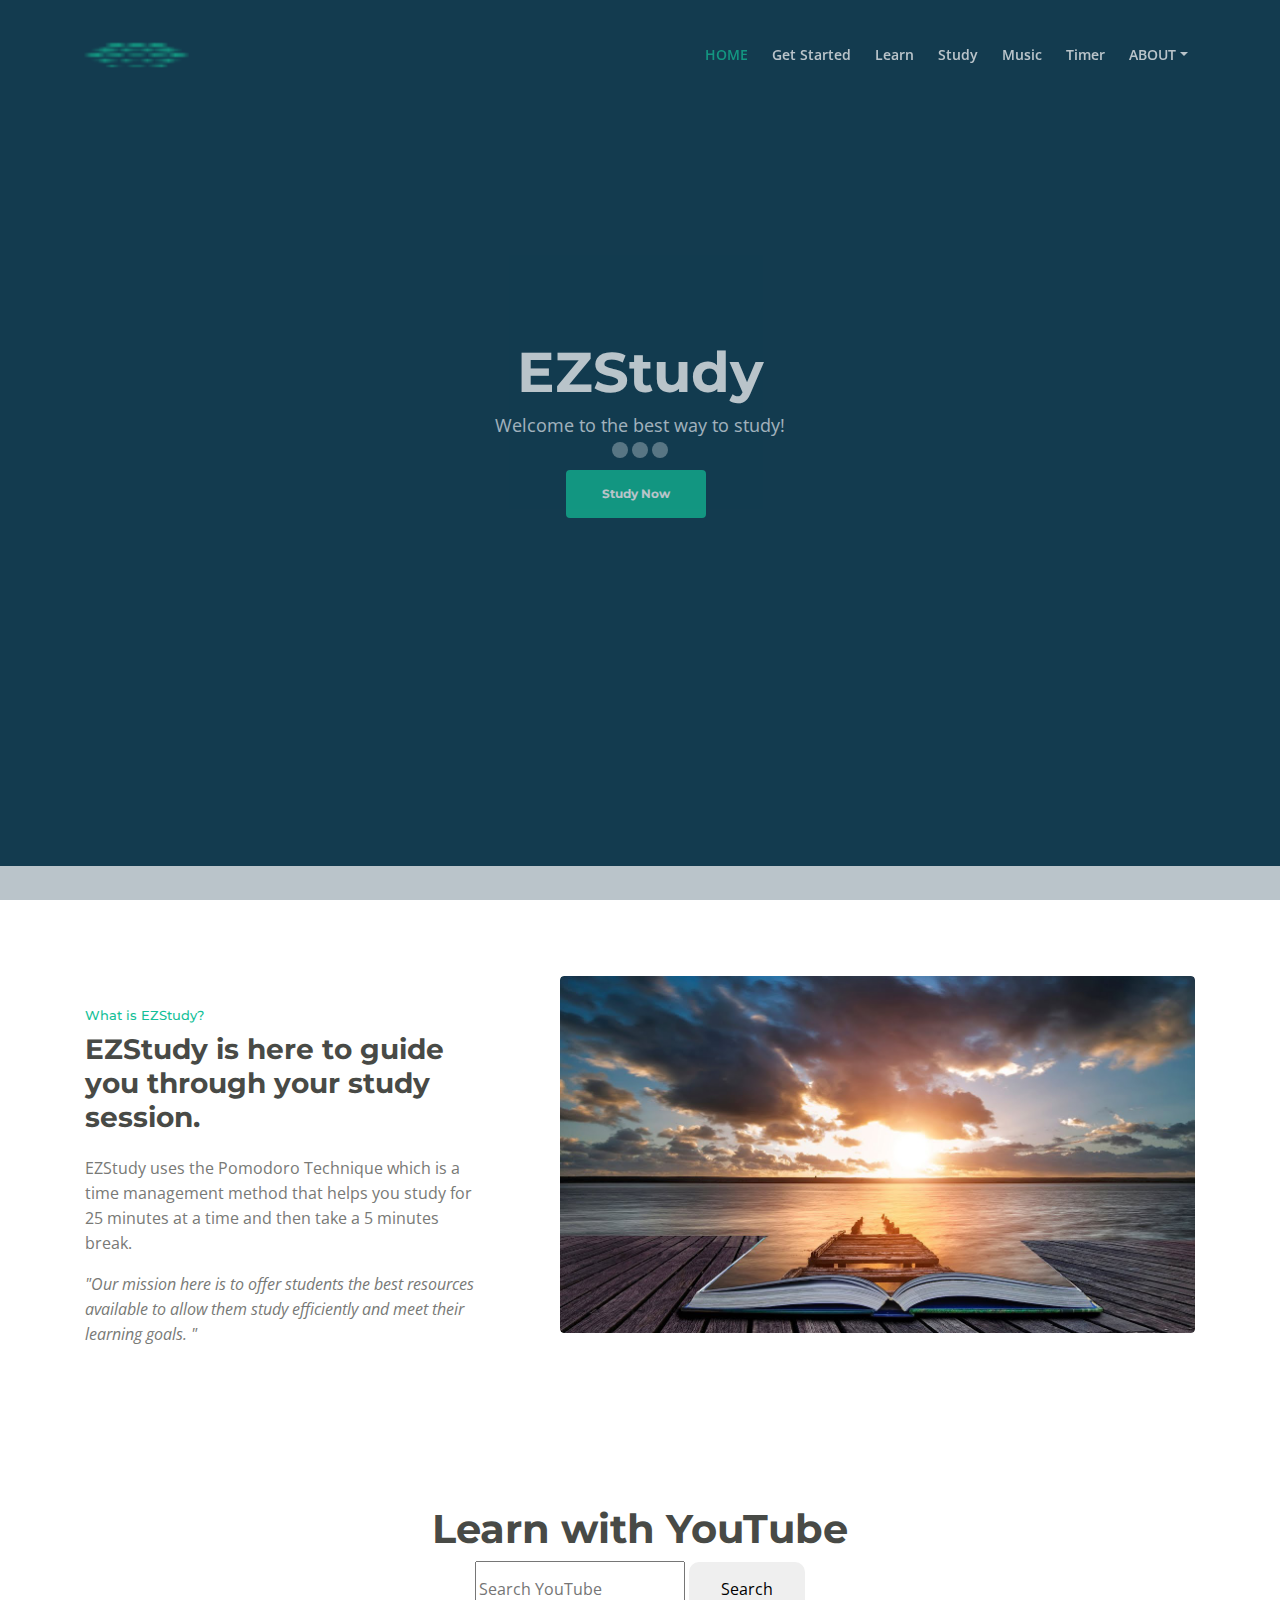
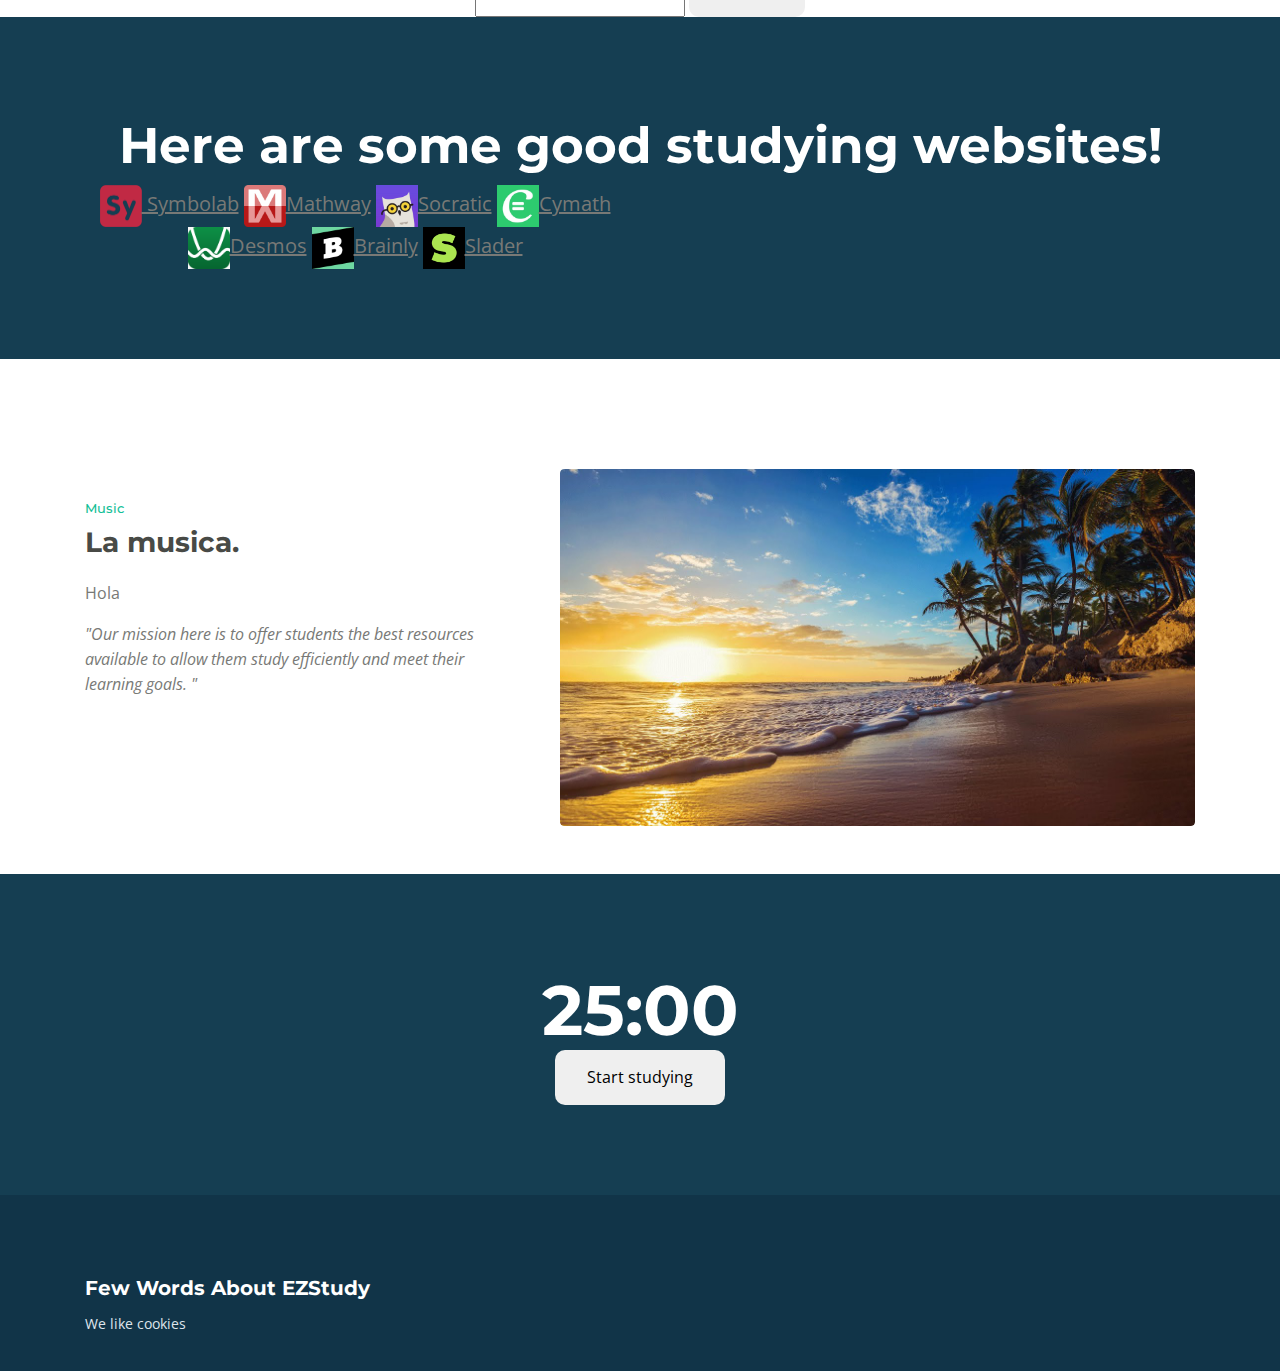
==== commit 06716df9: "Second commit" ====
--- a/EZStudy.html
+++ b/EZStudy.html
@@ -75,13 +75,13 @@
                     <a class="nav-link page-scroll" href="#intro">Get Started</a>
                 </li>
                 <li class="nav-item">
-                    <a class="nav-link page-scroll" href="#services">Learn</a>
-                </li>
-                <li class="nav-item">
-                    <a class="nav-link page-scroll" href="#callMe">Study</a>
-                </li>
-                <li class="nav-item">
-                    <a class="nav-link page-scroll" href="#NEEDS TO BE FILLED IN">Music</a>
+                    <a class="nav-link page-scroll" href="#learn">Learn</a>
+                </li>
+                <li class="nav-item">
+                    <a class="nav-link page-scroll" href="#study">Study</a>
+                </li>
+                <li class="nav-item">
+                    <a class="nav-link page-scroll" href="#music">Music</a>
                 </li>
                 <li class="nav-item">
                     <a class="nav-link page-scroll" href="#timer">Timer</a>
@@ -96,10 +96,6 @@
                     </div>
                 </li>
                 <!-- end of dropdown menu -->
-
-                <li class="nav-item">
-                    <a class="nav-link page-scroll" href="#contact">CONTACT</a>
-                </li>
             </ul>
         
         </div>
@@ -176,25 +172,28 @@
     <!-- end of description -->
 
 
-    <!-- Services -->
-    <div id="services" class="cards-2">
+    <!-- learn -->
+    <div id="learn" class="cards-2,hi">
         <div class="container">
-            <div class="row" >
+            <div class="row">
                 <div class="col-lg-12">
+                    
                     <!--<div class="section-title">Start studying</div> -->
-
-                    <!--- START OF YOUTUBE SEARCH BAR -->
-                    
-                        <form action="https://www.youtube.com/search" class="center">
-                            <input type="text" name="q">
-                            <input type="submit" value="search" formtarget="_blank">
+                    <div>
+                        <h1 style="text-align:center">Learn with YouTube</h1>
+                    </div>
+                    <!-- START OF YOUTUBE SEARCH BAR -->
+                    
+                        <form action="https://www.youtube.com/search" class="ytSearch"> <!--hi sammy-->
+                            <input type="text" name="q" class="ytSearchBar" placeholder="Search YouTube">
+                            
+                            <input class="ytSearchButton" type="submit" value="Search" formtarget="_blank">
+                            
                         </form>
                     
-                    
-                    </form>
-                    </form>
-                    </form>
-                    </form>
+                </div>
+                    
+                    
                    
                     
                     
@@ -212,7 +211,7 @@
             </div> <!-- end of row -->
         </div> <!-- end of container -->
     </div> <!-- end of cards-2 -->
-    <!-- end of services -->
+    <!-- end of learn -->
     
 
     
@@ -267,8 +266,74 @@
 
     
 <!-- Call Me -->
-<div id="callMe" class="form-1">
-    <h1 id="timerThing">25:00</h1>   
+<div id="study" class="form-1">
+ <h2>Here are some good studying websites!</h2>
+    <div class="container">
+        <div class="row">
+            <div class="col-lg-6">
+                <a href = "https://www.symbolab.com/" target="_blank"><img src="images/Symbolab.png"style="width:42px;height:42px;></a>
+                <a href = "https://www.symbolab.com/" target="_blank"> Symbolab</a>
+
+		<a href = "https://www.mathway.com/" target="_blank"><img src="images/mathway.png"style="width:42px;height:42px;></a>
+		<a href = "https://www.mathway.com/" target="_blank">Mathway</a>
+
+		<a href = "https://socratic.org/" target="_blank"><img src="images/socratic.webp"style="width:42px;height:42px;></a>
+                <a href = "https://socratic.org/" target="_blank">Socratic</a>
+
+		<a href = "https://www.cymath.com/" target="_blank"><img src="images/cymath.webp"style="width:42px;height:42px;></a>
+                <a href = "https://www.cymath.com/" target="_blank">Cymath</a>
+
+		<a href = "https://www.desmos.com/" target="_blank"><img src="images/desmos.png"style="width:42px;height:42px;></a>
+                <a href = "https://www.desmos.com/" target="_blank">Desmos</a>
+
+		<a href = "https://brainly.com/" target="_blank"><img src="images/brainly.png"style="width:42px;height:42px;></a>
+                <a href = "https://brainly.com/" target="_blank">Brainly</a>
+		
+		<a href = "https://www.slader.com/" target="_blank"><img src="images/slader.png"style="width:42px;height:42px;></a>
+                <a href = "https://www.slader.com/" target="_blank">Slader</a>
+            </div> <!-- end of col -->
+            <div class="col-lg-6">
+               
+                <!-- Call Me Form -->
+                
+                <!-- end of call me form -->
+                
+            </div> <!-- end of col -->
+        </div> <!-- end of row -->
+    </div> <!-- end of container -->
+</div> <!-- end of form-1 -->
+<!-- end of study -->
+
+
+    <!-- About -->
+    
+    <!-- end of about -->
+
+    <div id="music" class="basic-1">
+        <div class="container">
+            <div class="row">
+                <div class="col-lg-5">
+                    <div class="text-container">
+                        <div class="section-title">Music</div>
+                        <h2>La musica.</h2>
+                        <p>Hola</p>
+                        <p class="testimonial-text">"Our mission here is to offer students the best resources available to allow them study efficiently and meet their learning goals. "</p>
+                        
+                    </div> <!-- end of text-container -->
+                </div> <!-- end of col -->
+                <div class="col-lg-7">
+                    <div class="image-container">
+                        <img class="img-fluid" src="images/music-pic.jpg" alt="alternative">
+                    </div> <!-- end of image-container -->
+                </div> <!-- end of col -->
+            </div> <!-- end of row -->
+        </div> <!-- end of container -->
+    </div> <!-- end of basic-1 -->
+    <!-- end of Timer -->
+    <!-- timer(rahul) -->
+
+    <div id="timer" class="form-1">
+        <h1 id="timerThing">25:00</h1>
                 
                 <script>
                     var timerThing = "timerThing";
@@ -303,147 +368,15 @@
                 </script>
                 
                 <button class="timerButton" onclick="countdown(timerThing, 25, 0)">Start studying</button>
-    <div class="container">
-        <div class="row">
-            <div class="col-lg-6">
-                
-            </div> <!-- end of col -->
-            <div class="col-lg-6">
-               
-                <!-- Call Me Form -->
-                
-                <!-- end of call me form -->
-                
-            </div> <!-- end of col -->
-        </div> <!-- end of row -->
-    </div> <!-- end of container -->
-</div> <!-- end of form-1 -->
-<!-- end of call me -->
-
-
-    <!-- About -->
-    
-    <!-- end of about -->
-
- 
-    <!-- timer(rahul) -->
-
-    <div id="intro" class="basic-1">
-        <div class="container">
-            <div class="row">
-                <div class="col-lg-5">
-                    <div class="text-container">
-                        <div class="section-title">What is EZStudy?</div>
-                        <h2>EZStudy is here to guide you through your study session.</h2>
-                        <p>EZStudy uses the Pomodoro Technique which is a time management method that helps you study for 25 minutes at a time and then take a 5 minutes break.</p>
-                        <p class="testimonial-text">"Our mission here is to offer students the best resources available to allow them study efficiently and meet their learning goals. "</p>
-                        
-                    </div> <!-- end of text-container -->
-                </div> <!-- end of col -->
                 <div class="col-lg-7">
                     <div class="image-container">
-                        <img class="img-fluid" src="https://i.ytimg.com/vi/BklGhQYKl30/maxresdefault.jpg" alt="alternative">
+                       
                     </div> <!-- end of image-container -->
                 </div> <!-- end of col -->
             </div> <!-- end of row -->
         </div> <!-- end of container -->
     </div> <!-- end of basic-1 -->
     <!-- end of Timer -->
-
-
-    <!-- Contact -->
-    <div id="contact" class="form-2">
-        <div class="container">
-            <div class="row">
-                <div class="col-lg-6">
-                    <div class="text-container">
-                        <div class="section-title">CONTACT</div>
-                        <h2>Get In Touch Using The Form</h2>
-                        <p>You can stop by our office for a cup of coffee and just use the contact form below for any questions and inquiries</p>
-                        <ul class="list-unstyled li-space-lg">
-                            <li class="address"><i class="fas fa-map-marker-alt"></i>22nd Innovative Street, San Francisco, CA 94043, US</li>
-                            <li><i class="fas fa-phone"></i><a href="tel:003024630820">+81 720 22 126</a></li>
-                            <li><i class="fas fa-phone"></i><a href="tel:003024630820">+81 720 22 128</a></li>
-                            <li><i class="fas fa-envelope"></i><a href="mailto:office@EZStudy.com">office@EZStudy.com</a></li>
-                        </ul>
-                        <h3>Follow EZStudy On Social Media</h3>
-
-                        <span class="fa-stack">
-                            <a href="#your-link">
-                                <span class="hexagon"></span>
-                                <i class="fab fa-facebook-f fa-stack-1x"></i>
-                            </a>
-                        </span>
-                        <span class="fa-stack">
-                            <a href="#your-link">
-                                <span class="hexagon"></span>
-                                <i class="fab fa-twitter fa-stack-1x"></i>
-                            </a>
-                        </span>
-                        <span class="fa-stack">
-                            <a href="#your-link">
-                                <span class="hexagon"></span>
-                                <i class="fab fa-pinterest fa-stack-1x"></i>
-                            </a>
-                        </span>
-                        <span class="fa-stack">
-                            <a href="#your-link">
-                                <span class="hexagon"></span>
-                                <i class="fab fa-instagram fa-stack-1x"></i>
-                            </a>
-                        </span>
-                        <span class="fa-stack">
-                            <a href="#your-link">
-                                <span class="hexagon"></span>
-                                <i class="fab fa-linkedin-in fa-stack-1x"></i>
-                            </a>
-                        </span>
-                        <span class="fa-stack">
-                            <a href="#your-link">
-                                <span class="hexagon"></span>
-                                <i class="fab fa-behance fa-stack-1x"></i>
-                            </a>
-                        </span>
-                    </div> <!-- end of text-container -->
-                </div> <!-- end of col -->
-                <div class="col-lg-6">
-                    
-                    <!-- Contact Form -->
-                    <form id="contactForm" data-toggle="validator" data-focus="false">
-                        <div class="form-group">
-                            <input type="text" class="form-control-input" id="cname" required>
-                            <label class="label-control" for="cname">Name</label>
-                            <div class="help-block with-errors"></div>
-                        </div>
-                        <div class="form-group">
-                            <input type="email" class="form-control-input" id="cemail" required>
-                            <label class="label-control" for="cemail">Email</label>
-                            <div class="help-block with-errors"></div>
-                        </div>
-                        <div class="form-group">
-                            <textarea class="form-control-textarea" id="cmessage" required></textarea>
-                            <label class="label-control" for="cmessage">Your message</label>
-                            <div class="help-block with-errors"></div>
-                        </div>
-                        <div class="form-group checkbox">
-                            <input type="checkbox" id="cterms" value="Agreed-to-Terms" required>I agree with EZStudy's stated <a href="privacy-policy.html">Privacy Policy</a> and <a href="terms-conditions.html">Terms Conditions</a> 
-                            <div class="help-block with-errors"></div>
-                        </div>
-                        <div class="form-group">
-                            <button type="submit" class="form-control-submit-button">SUBMIT MESSAGE</button>
-                        </div>
-                        <div class="form-message">
-                            <div id="cmsgSubmit" class="h3 text-center hidden"></div>
-                        </div>
-                    </form>
-                    <!-- end of contact form -->
-
-                </div> <!-- end of col -->
-            </div> <!-- end of row -->
-        </div> <!-- end of container -->
-    </div> <!-- end of form-2 -->
-    <!-- end of contact -->
-
 
     <!-- Footer -->
     <div class="footer">
@@ -452,7 +385,7 @@
                 <div class="col-md-6">
                     <div class="text-container about">
                         <h4>Few Words About EZStudy</h4>
-                        <p class="white">We're passionate about delivering the best business growth services for companies just starting out as startups or industry players that have established their market position a long tima ago.</p>
+                        <p class="white"> We like cookies</p>
                     </div> <!-- end of text-container -->
                 </div> <!-- end of col -->
                 <div class="col-md-2">
--- a/css/styles.css
+++ b/css/styles.css
@@ -43,6 +43,108 @@
 ******************************************/
 
 
+
+
+
+
+/* 
+	YouTube Search Button
+*/
+
+.ytSearch{
+	text-align:center;
+}
+
+/*
+.ytSearch{
+	margin: 0;
+	position: absolute;
+	top: 50%;
+	left: 50%;
+	-ms-transform: translate(-50%, -50%);
+	transform: translate(-50%, -50%);
+	width: 100%;
+}
+*/
+.ytSearchButton {
+	border: none;
+  	color: black;
+  	padding: 15px 32px;
+  	text-align: center;
+ 	text-decoration: none;
+ 	display: inline-block;
+  	font-size: 16px;
+	border-radius: 10px;
+}
+
+.ytSearchBar{
+	line-height: 50px;
+}
+
+
+
+
+
+
+
+
+
+
+
+
+
+
+
+
+
+
+
+
+
+
+
+
+
+
+
+
+
+
+
+
+
+
+
+
+
+
+
+
+
+
+
+
+
+
+
+
+
+
+
+
+
+
+
+
+
+
+
+
+
+
+
+
+
 /******************************/
 /*     01. General Styles     */
 /******************************/
@@ -58,8 +160,8 @@
 }
 
 .center {
-	margin: auto;
-  	width: 27%;
+	margin: 0 auto;
+	width: 50%;
 	border: 3px solid green;
 }
 
@@ -778,7 +880,8 @@
 /*    04. Header     */
 /*********************/
 .header {
-	background: linear-gradient(rgba(0, 0, 0, 0.3), rgba(0, 0, 0, 0.5)), url('images/title-background.jpg') center center no-repeat;
+	background-color: #153e52;
+
 	background-size: cover;
 }
 
@@ -906,7 +1009,9 @@
 	padding-bottom: 1.25rem;	
 	background-color: #fbfbfb;
 }
-
+.hi{
+	background-color: yellow;
+}
 .cards-2 .section-title {
 	margin-bottom: 0.5rem;
 	text-align: center;
@@ -1276,16 +1381,11 @@
 	text-align: center;
 	font-size: 50px;
 }
-.form-1 h2 {
-	margin-bottom:  
-	text-align: center;
-	font-size: 50px;
-}
 .form-1 h1 {
 	margin-bottom: 1.0rem;
 	color: #fff;
 	text-align: center;
-	font-size: 50px;
+	font-size: 70px;
 }
 .form-1 button {
   	border: none;
@@ -1296,7 +1396,6 @@
  	display: inline-block;
   	font-size: 16px;
 	border-radius: 10px;
-	transition-duration: 0.4s;
 }
 .form-1 .list-unstyled .fas {
 	color: #14bf98;
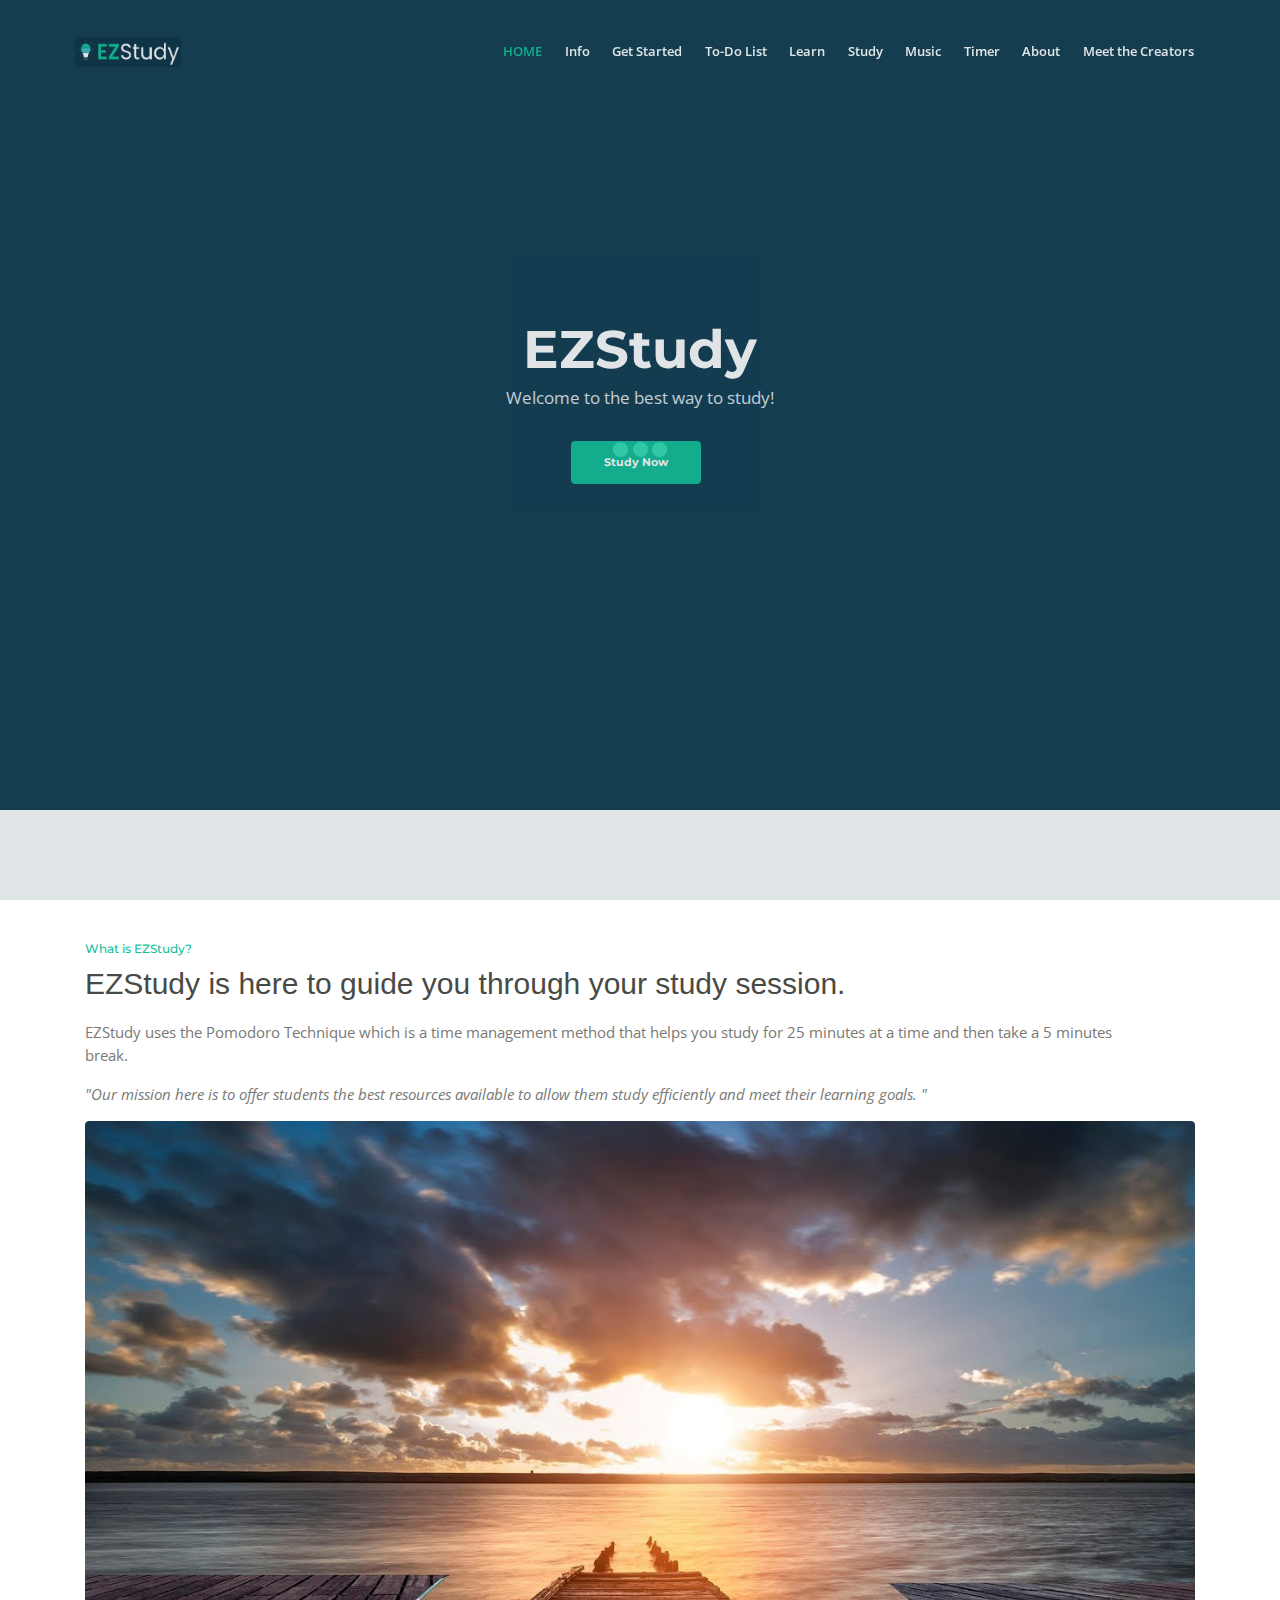
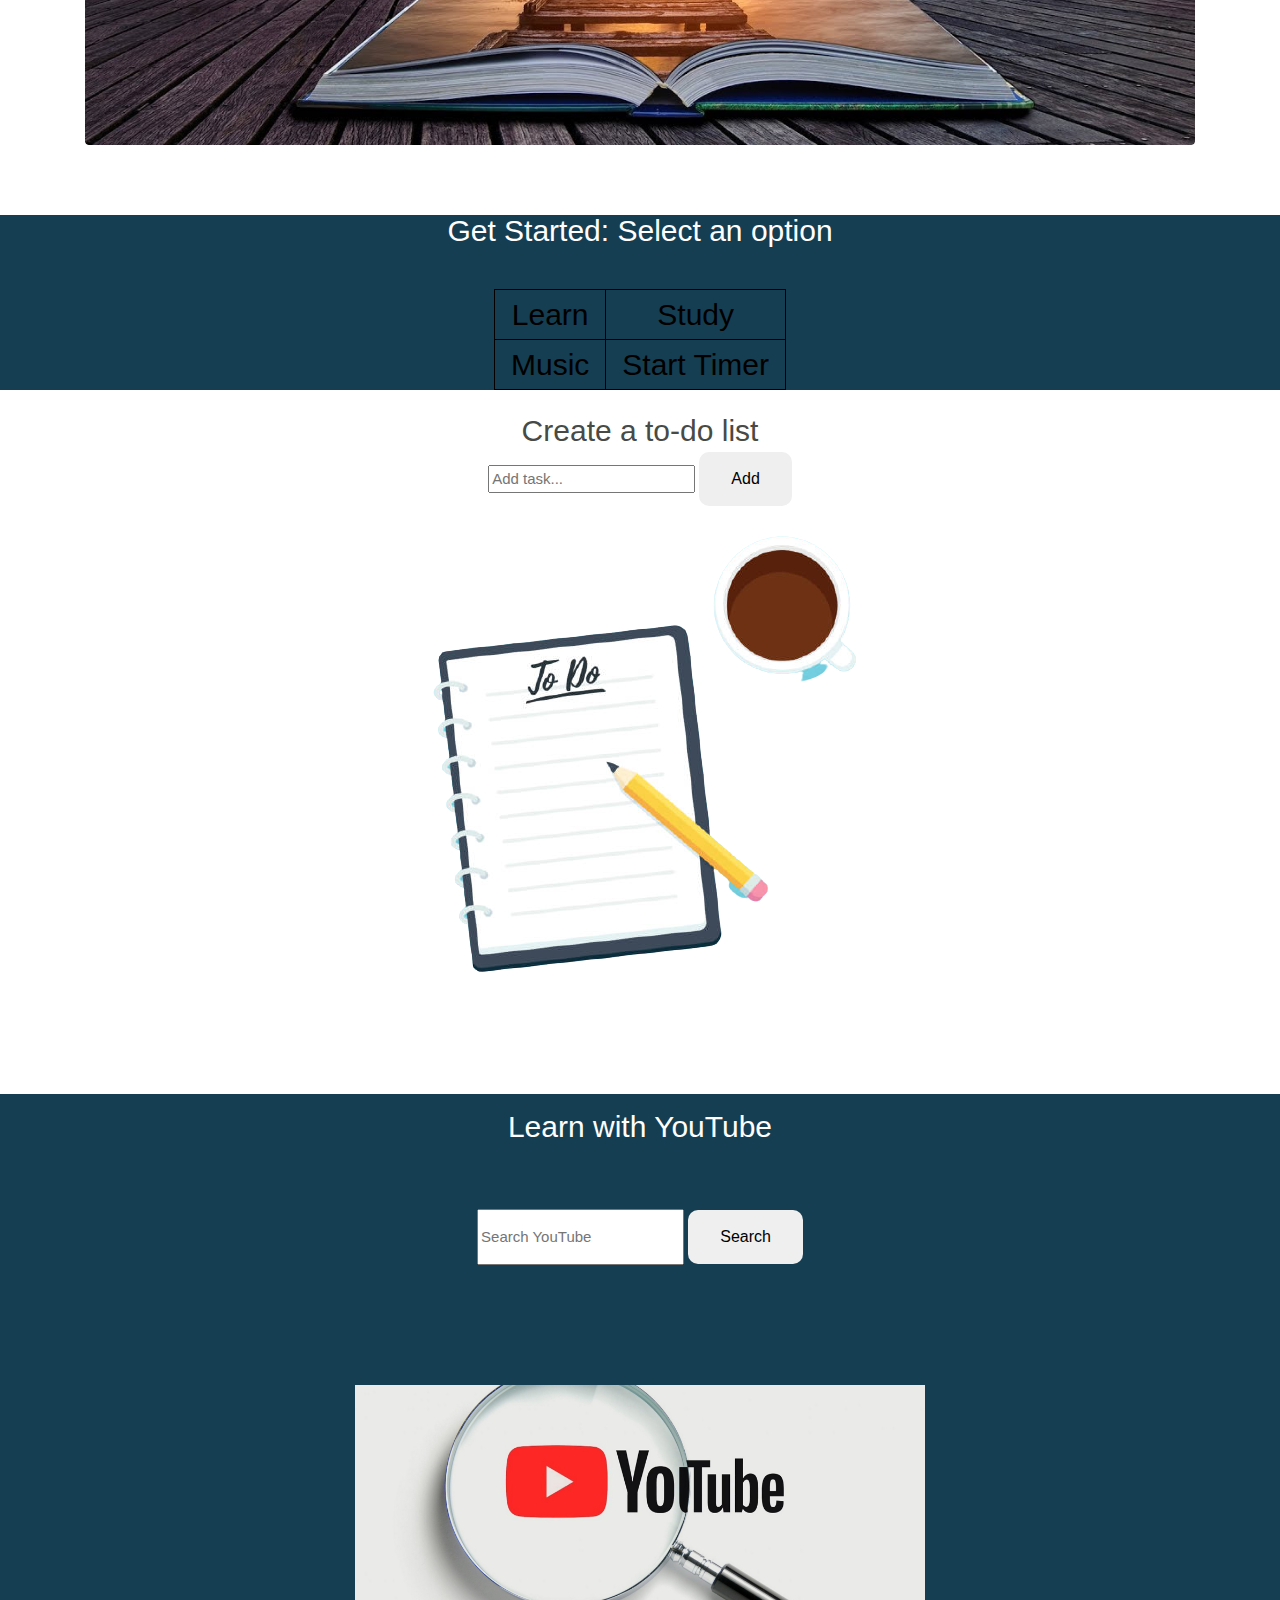
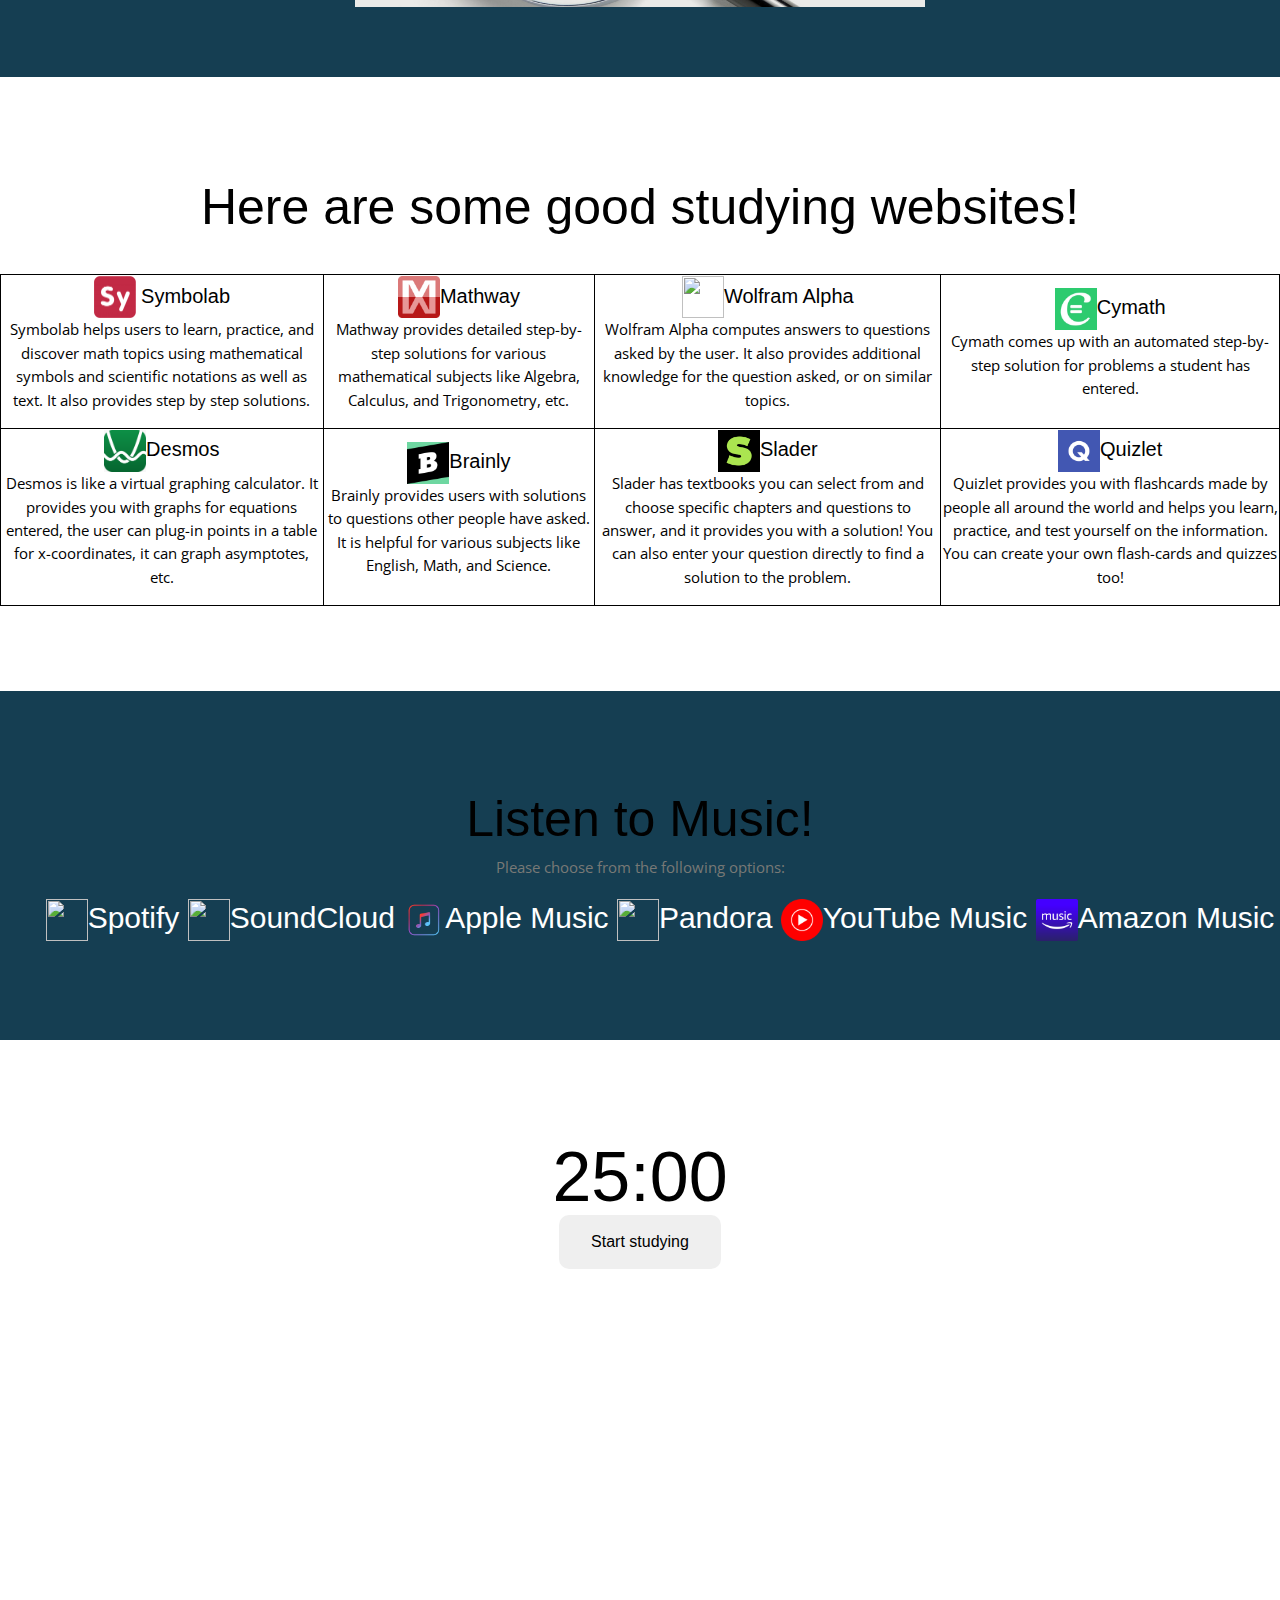
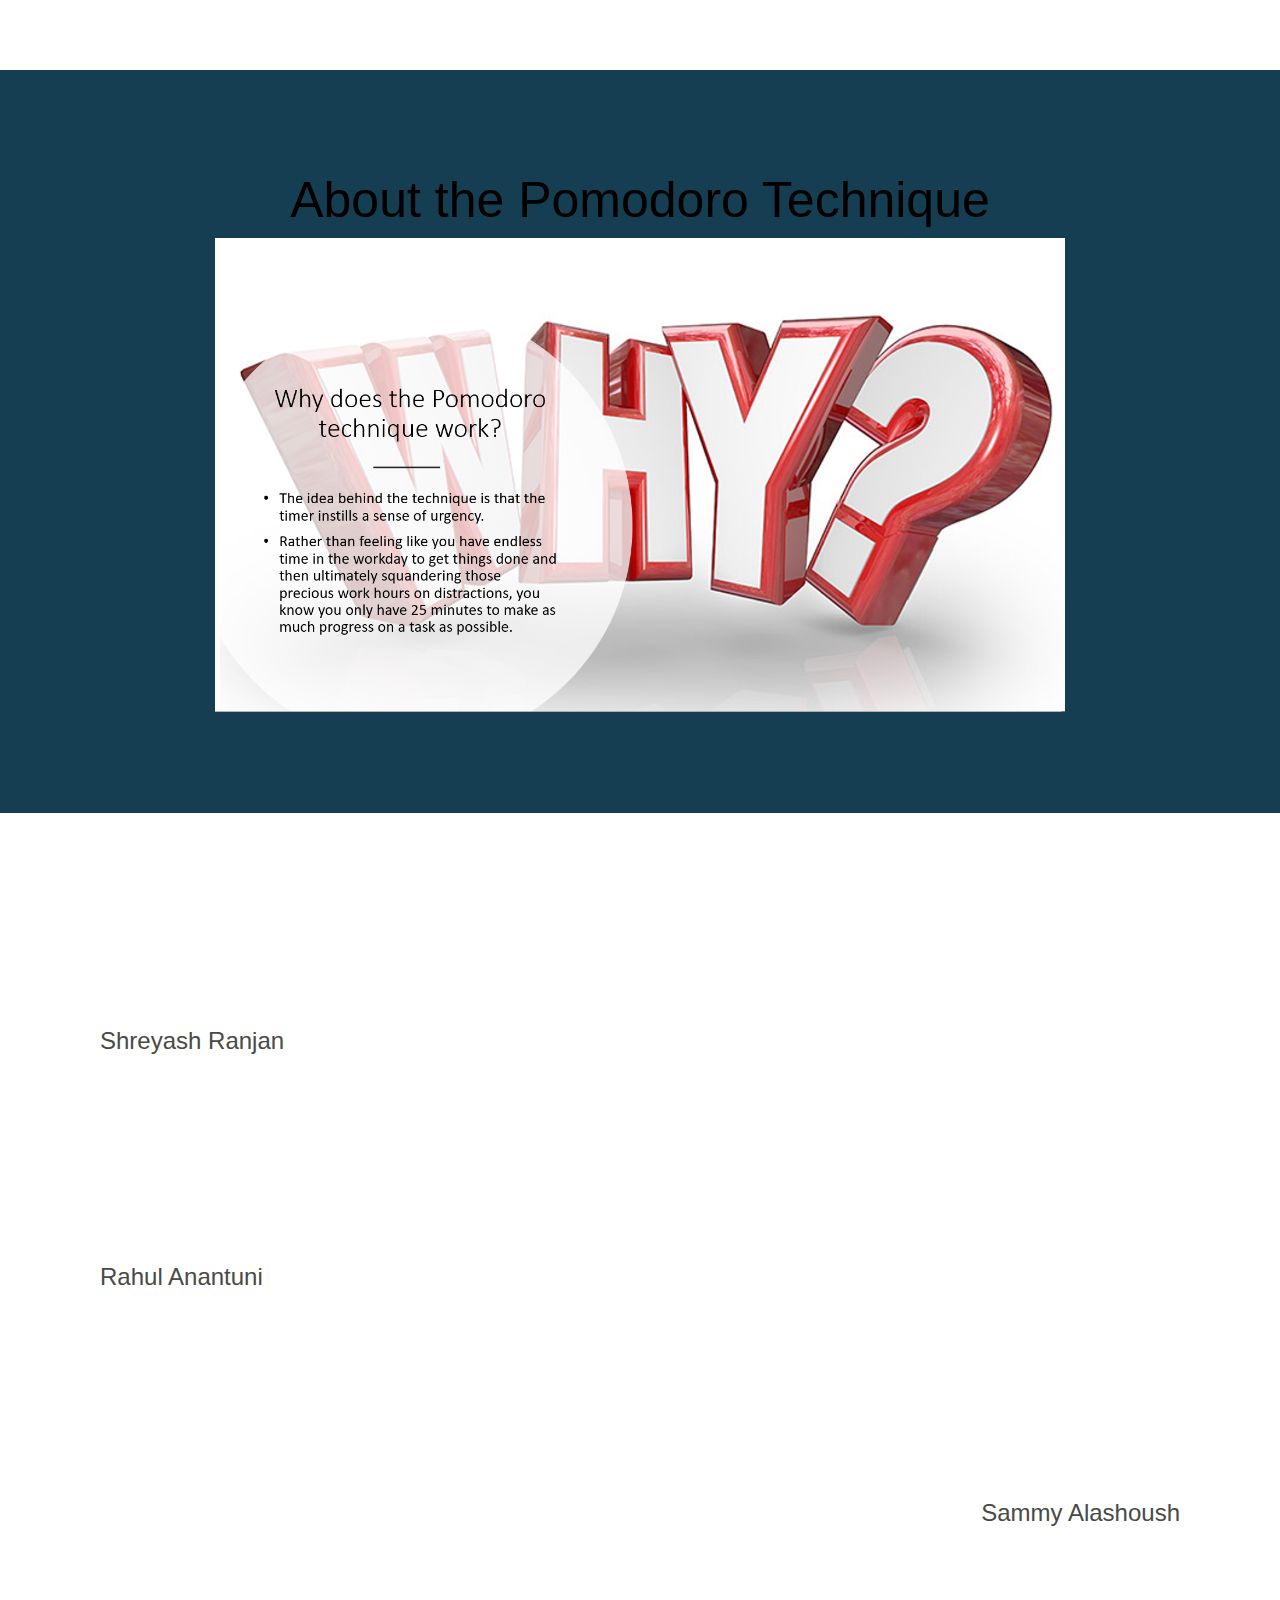
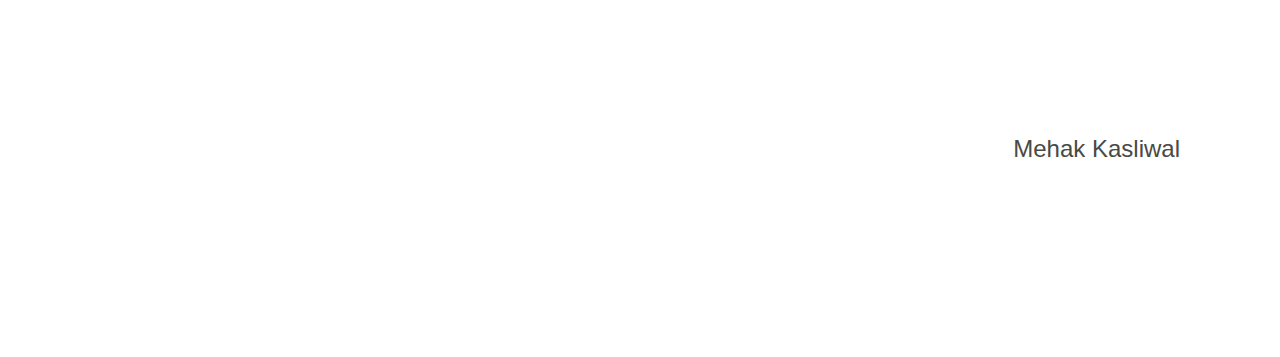
==== commit 70d18ff7: "5th commit" ====
--- a/EZStudy.html
+++ b/EZStudy.html
@@ -34,7 +34,7 @@
 	<link href="css/styles.css" rel="stylesheet">
 	
 	<!-- Favicon  -->
-    <link rel="icon" href="images/favicon.png">
+    <link rel="icon" href="images/logo.png">
 </head>
 <body data-spy="scroll" data-target=".fixed-top">
     
@@ -57,7 +57,7 @@
         <!-- <a class="navbar-brand logo-text page-scroll" href="index.html">EZStudy</a> -->
 
         <!-- Image Logo -->
-        <a class="navbar-brand logo-image" href="EZStudy.html"><img src="images/favicon.png" alt="alternative"></a>
+        <a class="navbar-brand logo-image" href="EZStudy.html"><img src="images/logo.png" alt="alternative"></a>
         
         <!-- Mobile Menu Toggle Button -->
         <button class="navbar-toggler" type="button" data-toggle="collapse" data-target="#navbarsExampleDefault" EZStudy-controls="navbarsExampleDefault" EZStudy-expanded="false" EZStudy-label="Toggle navigation">
@@ -72,10 +72,16 @@
                     <a class="nav-link page-scroll" href="#header">HOME <span class="sr-only">(current)</span></a>
                 </li>
                 <li class="nav-item">
-                    <a class="nav-link page-scroll" href="#intro">Get Started</a>
-                </li>
-                <li class="nav-item">
-                    <a class="nav-link page-scroll" href="#learn">Learn</a>
+                    <a class="nav-link page-scroll" href="#info">Info</a>
+                </li>
+                <li class="nav-item">
+                    <a class="nav-link page-scroll" href="#get-started">Get Started</a>
+                </li>
+                <li class="nav-item">
+                    <a class="nav-link page-scroll" href="#to-do-list">To-Do List</a>
+                 </li>
+                <li class="nav-item">
+                   <a class="nav-link page-scroll" href="#learn">Learn</a>
                 </li>
                 <li class="nav-item">
                     <a class="nav-link page-scroll" href="#study">Study</a>
@@ -86,7 +92,16 @@
                 <li class="nav-item">
                     <a class="nav-link page-scroll" href="#timer">Timer</a>
                 </li>
-                <!-- Dropdown Menu -->          
+                
+                <li class="nav-item">
+                    <a class="nav-link page-scroll" href="#About">About</a>
+                </li>
+                
+                <li class="nav-item">
+                    <a class="nav-link page-scroll" href="#Meet-the-Creators">Meet the Creators</a>
+                </li>
+                <!--
+                Dropdown Menu         
                 <li class="nav-item dropdown">
                     <a class="nav-link dropdown-toggle page-scroll" href="#about" id="navbarDropdown" role="button" EZStudy-haspopup="true" EZStudy-expanded="false">ABOUT</a>
                     <div class="dropdown-menu" EZStudy-labelledby="navbarDropdown">
@@ -95,7 +110,8 @@
                         <a class="dropdown-item" href="privacy-policy.html"><span class="item-text">PRIVACY POLICY</span></a>
                     </div>
                 </li>
-                <!-- end of dropdown menu -->
+                end of dropdown menu
+            -->
             </ul>
         
         </div>
@@ -104,7 +120,7 @@
 
 
     <!-- Header -->
-    <header id="header" class="header">
+    <header id="header" class="header zebra">
         <div class="header-content">
             <div class="container">
                 <div class="row">
@@ -112,7 +128,7 @@
                         <div class="text-container">
                             <h1>EZStudy <span id="js-rotating"></span></h1>
                             <p class="p-heading p-large">Welcome to the best way to study!</p>
-                            <a class="btn-solid-lg page-scroll" href="#intro">Study Now</a>
+                            <a class="btn-solid-lg page-scroll" href="#info">Study Now</a>
                         </div>
                     </div> <!-- end of col -->
                 </div> <!-- end of row -->
@@ -128,7 +144,7 @@
     
 
         
-    <div id="intro" class="basic-1">
+    <div id="info" class="basic-1 zebra">
         <div class="container">
             <div class="row">
                 <div class="col-lg-5">
@@ -151,6 +167,145 @@
     <!-- end of intro -->
 
 
+
+
+    <!-- Get Started -->
+
+
+    
+<div id ="get-started" class="styled-table zebra">
+    <h2 class = "center font-white">Get Started: Select an option<h2>
+    <head>
+        <meta name="viewport" content="width=device-width, initial-scale=1">
+        <style>
+        table, th, td {
+          border: 1px solid black;
+          border-collapse: collapse;
+        }
+        
+        table.center {
+          margin-left: auto; 
+          margin-right: auto;
+        }
+        </style>
+        </head>
+        <body>
+        
+        
+        <table class="center">
+        
+          <tr>
+            <td><a class="nav-link page-scroll font-white " href="#learn">Learn</a></td>
+            <td> <a class="nav-link page-scroll font-white" href="#study">Study</a></td>
+        
+          </tr>
+          <tr>
+            <td><a class="nav-link page-scroll font-white" href="#music">Music</a></td>
+            <td><a class="nav-link page-scroll font-white" href="#timer">Start Timer</a></td>
+        
+          </tr>
+        
+        </table>
+        
+        </body>
+    </div>
+    <!-- Start of to do list-->
+    <div id="to-do-list" class="center zebra"> <!-- class="basic-1" -->
+        <div>
+            <h2 style="margin:5px">Create a to-do list</h2>
+            <input type="text" id="myInput" placeholder="Add task...">
+            <button onclick="newElement()" class="addBtn">Add</button>
+        </div>
+
+        <ul id="tdList" class="center">
+            <!--
+            <li class="tdListItem">Hit the gym</li>
+            <li class="tdListItem">Pay bills</li>
+            <li class="tdListItem">Meet George</li>
+            <li class="tdListItem">Buy eggs</li>
+            <li class="tdListItem">Read a book</li>
+            <li class="tdListItem">Organize office</li>
+            -->
+        </ul>
+        
+        <script>
+            // Create a "close" button and append it to each list item
+            var myNodelist = document.getElementById("tdList");
+            for (var i = 0; i < myNodelist.length; i++) {
+              var span = document.createElement("SPAN");
+              var txt = document.createTextNode("\u00D7");
+              span.className = "closeBtn";
+              span.appendChild(txt);
+              myNodelist[i].appendChild(span);
+            }
+            
+            // Click on a close button to hide the current list item
+            var close = document.getElementsByClassName("closeBtn");
+            for (var i = 0; i < close.length; i++) {
+              close[i].onclick = function() {
+                var div = this.parentElement;
+                div.style.display = "none";
+              }
+            }
+            
+            // Add a "checked" symbol when clicking on a list item
+            var list = document.getElementById('tdList');
+            list.addEventListener("click", function(ev) {
+              if (ev.target.tagName == 'LI') {
+                ev.target.classList.toggle('checked');
+              }
+            }, false);
+            
+
+            
+
+            // Create a new list item when clicking on the "Add" button
+            function newElement() {
+              var li = document.createElement("li");
+              var inputValue = document.getElementById("myInput").value;
+              var t = document.createTextNode(inputValue);
+              li.appendChild(t);
+              if (inputValue === '') {
+                alert("You must write something!");
+              } else {
+                document.getElementById("tdList").appendChild(li);
+              }
+              document.getElementById("myInput").value = "";
+            
+              var span = document.createElement("SPAN");
+              var txt = document.createTextNode("\u00D7");
+              span.className = "closeBtn";
+              span.appendChild(txt);
+              li.appendChild(span);
+
+              li.className = "tdListItem"
+              
+            /*
+              li.addEventListener("click", function(ev) {
+
+
+                li.classList.toggle("checked");
+            }, false);
+            */
+
+            /*
+              li.onclick(function(){
+                li.classList.toggle('checked');
+              });
+              */
+              for (var i = 0; i < close.length; i++) {
+                close[i].onclick = function() {
+                  var div = this.parentElement;
+                  div.style.display = "none";
+                }
+              }
+            }
+        </script>
+         <img src="images/to-do-list.png">
+
+    </div> <!-- end of basic-1 -->
+    <!-- end of intro -->
+    
     <!-- Description -->
     <div class="cards-1">
         <div class="container">
@@ -173,18 +328,19 @@
 
 
     <!-- learn -->
-    <div id="learn" class="cards-2,hi">
+    <div id="learn" class="zebra">
         <div class="container">
             <div class="row">
                 <div class="col-lg-12">
                     
                     <!--<div class="section-title">Start studying</div> -->
                     <div>
-                        <h1 style="text-align:center">Learn with YouTube</h1>
+                        <h1 class="center font-white">Learn with YouTube</h1>
+                      
                     </div>
                     <!-- START OF YOUTUBE SEARCH BAR -->
                     
-                        <form action="https://www.youtube.com/search" class="ytSearch"> <!--hi sammy-->
+                        <form action="https://www.youtube.com/search" class="ytSearch center-2"> 
                             <input type="text" name="q" class="ytSearchBar" placeholder="Search YouTube">
                             
                             <input class="ytSearchButton" type="submit" value="Search" formtarget="_blank">
@@ -199,7 +355,8 @@
                     
             
                     
-                    
+                <img src='images/YTSearch.jpg'  height="40%" width="40%" class = "center-2" >
+
             </div> <!-- end of row -->
             <div class="row">
                 <div class="col-lg-12">
@@ -266,87 +423,133 @@
 
     
 <!-- Call Me -->
-<div id="study" class="form-1">
- <h2>Here are some good studying websites!</h2>
-    <div class="container">
-        <div class="row">
-            <div class="col-lg-6">
-                <a href = "https://www.symbolab.com/" target="_blank"><img src="images/Symbolab.png"style="width:42px;height:42px;></a>
-                <a href = "https://www.symbolab.com/" target="_blank"> Symbolab</a>
-
-		<a href = "https://www.mathway.com/" target="_blank"><img src="images/mathway.png"style="width:42px;height:42px;></a>
-		<a href = "https://www.mathway.com/" target="_blank">Mathway</a>
-
-		<a href = "https://socratic.org/" target="_blank"><img src="images/socratic.webp"style="width:42px;height:42px;></a>
-                <a href = "https://socratic.org/" target="_blank">Socratic</a>
-
-		<a href = "https://www.cymath.com/" target="_blank"><img src="images/cymath.webp"style="width:42px;height:42px;></a>
-                <a href = "https://www.cymath.com/" target="_blank">Cymath</a>
-
-		<a href = "https://www.desmos.com/" target="_blank"><img src="images/desmos.png"style="width:42px;height:42px;></a>
-                <a href = "https://www.desmos.com/" target="_blank">Desmos</a>
-
-		<a href = "https://brainly.com/" target="_blank"><img src="images/brainly.png"style="width:42px;height:42px;></a>
-                <a href = "https://brainly.com/" target="_blank">Brainly</a>
-		
-		<a href = "https://www.slader.com/" target="_blank"><img src="images/slader.png"style="width:42px;height:42px;></a>
-                <a href = "https://www.slader.com/" target="_blank">Slader</a>
-            </div> <!-- end of col -->
-            <div class="col-lg-6">
-               
-                <!-- Call Me Form -->
-                
-                <!-- end of call me form -->
-                
-            </div> <!-- end of col -->
-        </div> <!-- end of row -->
-    </div> <!-- end of container -->
-</div> <!-- end of form-1 -->
-<!-- end of study -->
-
-
-    <!-- About -->
-    
-    <!-- end of about -->
-
-    <div id="music" class="basic-1">
-        <div class="container">
+<div id="study" class="form-1 zebra">
+    <h2>Here are some good studying websites!</h2>
+       <div class="container">
+           <div class="row">
+               <div class="col-lg-6">
+           </div>
+       </div>
+       </div>
+       <table class="center">
+       <style>
+           form-1 zebra{
+                color: white;
+                font-size: 30px;
+           }
+       </style>
+
+          <tr>
+            <td><a href = "https://www.symbolab.com/" target="_blank"><img src="images/Symbolab.png"style="width:42px;height:42px;></a>
+                   <a href = "https://www.symbolab.com/" target="_blank"> Symbolab</a>
+            <p>Symbolab helps users to learn, practice, and discover math topics using mathematical symbols and scientific notations as well as text. It also provides step by step solutions.</p></td>
+
+            <td><a href = "https://www.mathway.com/" target="_blank"><img src="images/mathway.png"style="width:42px;height:42px;></a>
+                   <a href = "https://www.mathway.com/" target="_blank">Mathway</a>
+            <p>Mathway provides detailed step-by-step solutions for various mathematical subjects like Algebra, Calculus, and Trigonometry, etc.</p></td>
+        
+		<td><a href = "https://www.wolframalpha.com/" target="_blank"><img src="images/wolframalpha.png"style="width:42px;height:42px;></a>
+                   <a href = "https://www.wolframalpha.com/" target="_blank">Wolfram Alpha</a>
+	        <p>Wolfram Alpha computes answers to questions asked by the user. It also provides additional knowledge for the question asked, or on similar topics.</p> </td>
+
+
+		<td> <a href = "https://www.cymath.com/" target="_blank"><img src="images/cymath.webp"style="width:42px;height:42px;></a>
+                   <a href = "https://www.cymath.com/" target="_blank">Cymath</a>
+           <p>Cymath comes up with an automated step-by-step solution for problems a student has entered.</p></td>
+          </tr>
+          <tr>
+            <td><a href = "https://www.desmos.com/" target="_blank"><img src="images/desmos.png"style="width:42px;height:42px;></a>
+                   <a href = "https://www.desmos.com/" target="_blank">Desmos</a>
+            <p>Desmos is like a virtual graphing calculator. It provides you with graphs for equations entered, the user can plug-in points in a table for x-coordinates, it can graph asymptotes, etc.</p></td>
+
+            <td>  <a href = "https://brainly.com/" target="_blank"><img src="images/brainly.png"style="width:42px;height:42px;></a>
+                   <a href = "https://brainly.com/" target="_blank">Brainly</a>
+            <p>Brainly provides users with solutions to questions other people have asked. It is helpful for various subjects like English, Math, and Science.
+            </p></td>
+
+	<td><a href = "https://www.slader.com/" target="_blank"><img src="images/slader.png"style="width:42px;height:42px;></a>
+                   <a href = "https://www.slader.com/" target="_blank">Slader</a>
+            <p>Slader has textbooks you can select from and choose specific chapters and questions to answer, and it provides you with a solution! You can also enter your question directly to find a solution to the problem.</p></td>
+
+            <td><a href = "https://www.quizlet.com/" target="_blank"><img src="images/quizlet.png"style="width:42px;height:42px;></a>
+                   <a href = "https://www.quizlet.com/" target="_blank">Quizlet</a>
+            <p>Quizlet provides you with flashcards made by people all around the world and helps you learn, practice, and test yourself on the information. You can create your own flash-cards and quizzes too!</p></td>
+        
+          </tr>
+        
+        </table>
+   
+   </div> <!-- end of form-1 -->
+   
+
+
+    <!-- Music -->
+    
+    <!-- end of Music -->
+
+    <div id="music" class="form-2 zebra font-white">
+         
+        <h2>Listen to Music!</h2>
+         <!--    <div class="container">
             <div class="row">
-                <div class="col-lg-5">
-                    <div class="text-container">
-                        <div class="section-title">Music</div>
-                        <h2>La musica.</h2>
-                        <p>Hola</p>
-                        <p class="testimonial-text">"Our mission here is to offer students the best resources available to allow them study efficiently and meet their learning goals. "</p>
+                 
+                 <div class="text-container"> -->
+               <!--   <div class="text-container"> -->
+                <div class = "links-ul-2 font-white">
+                        <p>Please choose from the following options: </p>
+        <ul>
+                        <a href = "https://accounts.spotify.com/en/login/?continue=https:%2F%2Fwww.spotify.com%2Fapi%2Fgrowth%2Fl2l-redirect&_locale=en-US" target="_blank"><img src="images/spotify.png"style="width:42px;height:42px;></a>
+                <a href = "https://accounts.spotify.com/en/login/?continue=https:%2F%2Fwww.spotify.com%2Fapi%2Fgrowth%2Fl2l-redirect&_locale=en-US" target="_blank">Spotify</a>
+
+                        <a href = "https://soundcloud.com/" target="_blank"><img src="images/soundcloud.png"style="width:42px;height:42px;></a>
+                <a href = "https://soundcloud.com/" target="_blank">SoundCloud</a>
+
+                        <a href = "https://music.apple.com/us/browse" target="_blank"><img src="images/AppleMusic.webp"style="width:42px;height:42px;></a>
+                <a href = "https://music.apple.com/us/browse" target="_blank">Apple Music</a>
+
+                        <a href = "https://www.pandora.com/" target="_blank"><img src="images/pandora.png"style="width:42px;height:42px;></a>
+                <a href = "https://www.pandora.com/" target="_blank">Pandora</a>
+
+                         <a href = "https://music.youtube.com/" target="_blank"><img src="images/YoutubeMusic.png"style="width:42px;height:42px;></a>
+                <a href = "https://music.youtube.com/" target="_blank">YouTube Music</a>
+
+                        <a href = "https://music.amazon.com/" target="_blank"><img src="images/AmazonMusic.png"style="width:42px;height:42px;></a>
+                <a href = "https://music.amazon.com/" target="_blank">Amazon Music</a>
                         
-                    </div> <!-- end of text-container -->
-                </div> <!-- end of col -->
-                <div class="col-lg-7">
-                    <div class="image-container">
-                        <img class="img-fluid" src="images/music-pic.jpg" alt="alternative">
-                    </div> <!-- end of image-container -->
-                </div> <!-- end of col -->
-            </div> <!-- end of row -->
-        </div> <!-- end of container -->
-    </div> <!-- end of basic-1 -->
-    <!-- end of Timer -->
+                    <!-- </div>  end of text-container -->
+                    <!--    </div> end of col 
+    
+            </div>  end of row 
+        </div> end of container -->
+    </ul>
+</div>
+    </div> <!-- end of form-2 -->
+    <!-- end of Music -->
     <!-- timer(rahul) -->
 
-    <div id="timer" class="form-1">
+    <div id="timer" class="form-1 zebra">
         <h1 id="timerThing">25:00</h1>
                 
                 <script>
+                    
                     var timerThing = "timerThing";
                     var debounce = false;
-                    function countdown(text, minutes, seconds){
+                    var btn = document.getElementById("timerButton");
+                    function countdown(text, Fminutes, Fseconds){
                         if(!debounce){
                             debounce = true;
+                            var minutes = Fminutes;
+                            var seconds = Fseconds;
+                            btn.innerHTML = "Stop studying";
                             setInterval(function() {
                                 if(seconds == 0){
                                     if(minutes == 0){
-                                        //break;
+                                        // Timer done
                                 }else{
                                     minutes -= 1;
+                                    if(minutes < 10){
+                                        minutes = "" + 0 + minutes;
+                                    }
                                     seconds = 59;
                                     
                                     document.getElementById(text).innerHTML = minutes + ":" + seconds + " remaining";
@@ -359,15 +562,40 @@
                                 document.getElementById(text).innerHTML = minutes + ":" + seconds + " remaining";
                             }
                             
+                            btn.onclick(function(){
+                                /*
+                                if(Fseconds < 10){
+                                    Fseconds = "" + 0 + Fseconds;
+                                }
+                                if(Fminutes < 10){
+                                        Fminutes = "" + 0 + Fminutes;
+                                    }
+                                document.getElementById(text).innerHTML = Fminutes + ":"
+                                */
+                                document.getElementById(text).innerHTML = "25:00";
+                                btn.innerHTML = "Stop studying";
+                                break;
+                            });
+
                             },1000);
                             debounce = false;
                         }
                     }
                     
+                    function beginCycle(){
+                        document.getElementById("timerButton").classList.toggle("hiddenBtn");
+                        while(true){
+                            countdown(timerThing, 25, 0);
+                            alert("Study session over! Take a 5 minute break.");
+                            countdown(timerThing, 5, 0);
+                        }
+
+                    }
+
                     
                 </script>
                 
-                <button class="timerButton" onclick="countdown(timerThing, 25, 0)">Start studying</button>
+                <button id="timerButton" onclick="beginCycle()">Start studying</button>
                 <div class="col-lg-7">
                     <div class="image-container">
                        
@@ -378,29 +606,88 @@
     </div> <!-- end of basic-1 -->
     <!-- end of Timer -->
 
-    <!-- Footer -->
-    <div class="footer">
-        <div class="container">
-            <div class="row">
-                <div class="col-md-6">
-                    <div class="text-container about">
-                        <h4>Few Words About EZStudy</h4>
-                        <p class="white"> We like cookies</p>
-                    </div> <!-- end of text-container -->
-                </div> <!-- end of col -->
-                <div class="col-md-2">
-                    
-                </div> <!-- end of col -->
-                <div class="col-md-2">
-                    
-                </div> <!-- end of col -->
-                <div class="col-md-2">
-                    
-                </div> <!-- end of col -->
-            </div> <!-- end of row -->
-        </div> <!-- end of container -->
-    </div> <!-- end of footer -->  
-    <!-- end of footer -->
+
+
+    <!--About-->
+    <div id="About" class="form-1 zebra">
+        <head>
+            <title>W3.CSS</title>
+            <meta name="viewport" content="width=device-width, initial-scale=1">
+            <meta content="text/html; charset=iso-8859-2" http-equiv="Content-Type">
+            <link rel="stylesheet" href="https://www.w3schools.com/w3css/4/w3.css">
+            <style>
+            .mySlides {display:none;}
+            </style>
+            </head>
+            
+            <body>
+            
+            <h2 class="w3-center">About the Pomodoro Technique</h2>
+            
+            <div class="w3-content w3-section" style="max-width:850px">
+              <img class="mySlides" src="images/why.png" style="width:100%">
+              <img class="mySlides" src="images/what.png" style="width:100%">
+              <img class="mySlides" src="images/yea.png" style="width:100%">
+            </div>
+            
+            <script>
+            var myIndex = 0;
+            carousel();
+            
+            function carousel() {
+              var i;
+              var x = document.getElementsByClassName("mySlides");
+              for (i = 0; i < x.length; i++) {
+                x[i].style.display = "none";  
+              }
+              myIndex++;
+              if (myIndex > x.length) {myIndex = 1}    
+              x[myIndex-1].style.display = "block";  
+              setTimeout(carousel, 6000); // Change image every 4 seconds
+            }
+            </script>
+            
+            </body>
+</div>
+
+<!--end of about-->
+
+
+<!--Meet the creators-->
+<div id="#Meet-the-Creators" class="form-1 zebra">
+    <h3 class = "left-align">Shreyash Ranjan</h3>
+    <h3 class = "left-align">Rahul Anantuni</h3>
+    <h3 class = "right-align">Sammy Alashoush</h3>
+    <h3 class = "right-align">Mehak Kasliwal</h3>
+</div>
+<!--
+    
+     Footer 
+        <div class="footer">
+            <div class="container">
+                <div class="row">
+                    <div class="col-md-6">
+                        <div class="text-container about">
+                            <h4>Few Words About EZStudy</h4>
+                            <p class="white">Our mission here is to offer students the best resources available to allow them study efficiently and meet their learning goals.</p>
+                        </div> end of text-container
+                    </div> end of col
+                    <div class="col-md-2">
+                        
+                    </div> end of col
+                    <div class="col-md-2">
+                        
+                    </div> end of col
+                    <div class="col-md-2">
+                        
+                    </div> end of col
+                </div> end of row
+            </div> end of container
+        </div>   
+    
+-->
+    
+    
 
     <!-- Scripts -->
     <script src="js/jquery.min.js"></script> <!-- jQuery for Bootstrap's JavaScript plugins -->
--- a/css/styles.css
+++ b/css/styles.css
@@ -47,6 +47,40 @@
 
 
 
+
+/* backgrounds */
+
+#header.zebra{
+	background-color: #153e52;
+}
+#info.zebra{
+	background-color: white;
+}
+#get-started.zebra{
+	background-color: #153e52;
+}
+#to-do-list.zebra{
+	background-color: white;
+}
+#learn.zebra{
+	background-color: #153e52;
+}
+#study.zebra{
+	background-color: white;
+}
+#music.zebra{
+	background-color: #153e52;
+}
+#timer.zebra{
+	background-color: white;
+}
+#About.zebra{
+	background-color: #153e52;
+}
+#Meet-The-Creators.zebra{
+	background-color: white;
+}
+
 /* 
 	YouTube Search Button
 */
@@ -85,28 +119,112 @@
 
 
 
-
-
-
-
-
-
-
-
-
-
-
-
-
-
-
-
-
-
-
-
-
-
+/* TO DO LIST */
+
+.addBtn{
+	border: none;
+  	color: black;
+  	padding: 15px 32px;
+  	text-align: center;
+ 	text-decoration: none;
+ 	display: inline-block;
+  	font-size: 16px;
+	border-radius: 10px;
+}
+
+#to-do-list ul{
+	margin: 0;
+	padding: 0;
+	list-style-type: none;
+}
+/*
+#to-do-list .center{
+	text-align:center;
+}
+*/
+#to-do-list ul li {
+	cursor: pointer;
+	position: relative;
+	padding: 12px 8px 12px 40px;
+	background: #eee;
+	font-size: 18px;
+	transition: 0.2s;
+
+	
+  
+	/* make the list items unselectable */
+	-webkit-user-select: none;
+	-moz-user-select: none;
+	-ms-user-select: none;
+	user-select: none;
+}
+
+/* Set all odd list items to a different color (zebra-stripes) */
+#to-do-list ul li:nth-child(odd) {
+	background: #f9f9f9;
+}
+
+/* Darker background-color on hover */
+#to-do-list ul li:hover {
+	background: #ddd;
+  }
+
+/* When clicked on, add a background color and strike out text */
+#to-do-list ul li.checked {
+	background: #888;
+	color: #fff;
+	text-decoration: line-through;
+}
+
+/* Add a "checked" mark when clicked on */
+#to-do-list ul li.checked::before {
+	content: '';
+	position: absolute;
+	border-color: #fff;
+	border-style: solid;
+	border-width: 0 2px 2px 0;
+	top: 10px;
+	left: 16px;
+	transform: rotate(45deg);
+	height: 15px;
+	width: 7px;
+}
+
+
+
+/* Style the close button */
+.closeBtn {
+	position: absolute;
+	right: 0;
+	top: 0;
+	padding: 12px 16px 12px 16px;
+}
+  
+.closeBtn:hover {
+	background-color: #f44336;
+	color: white;
+}
+
+
+
+
+
+
+
+/* TIMER */
+
+#timer{
+	height: 70%;
+}
+
+#timerThing{
+	
+}
+
+
+.hidden{
+	visibility:hidden;
+}
 
 
 
@@ -160,11 +278,17 @@
 }
 
 .center {
-	margin: 0 auto;
-	width: 50%;
-	border: 3px solid green;
-}
-
+	text-align:center;
+	
+}
+.center-2{
+	display: block;
+  margin-left: auto;
+  margin-right: auto;
+  width: 50%;
+  padding-top: 50px;
+  padding-bottom: 70px;
+}
 .p-large {
 	font: 400 1.125rem/1.625rem "Open Sans", sans-serif;
 }
@@ -218,7 +342,7 @@
 
 a {
 	color: #787976;
-	text-decoration: underline;
+	text-decoration: none;
 }
 
 a:hover {
@@ -880,7 +1004,7 @@
 /*    04. Header     */
 /*********************/
 .header {
-	background-color: #153e52;
+	/*background-color: #153e52;*/
 
 	background-size: cover;
 }
@@ -909,8 +1033,14 @@
 	margin-right: 0.5rem;
 	margin-bottom: 1.25rem;
 }
-
-
+.left-align{
+	text-align: left;
+	padding: 100px;
+}
+.right-align{
+	text-align: right;
+	padding: 100px;
+}
 /*********************/
 /*     05. Intro     */
 /*********************/
@@ -999,7 +1129,14 @@
 .cards-1 .card-title {
 	margin-bottom: 0.625rem;
 }
-
+.styled-table {
+    border-collapse: collapse;
+    margin: 25px 0;
+    font-size: 0.9em;
+    font-family: sans-serif;
+    min-width: 400px;
+  /*  box-shadow: 0 0 20px rgba(0, 0, 0, 0.15); */
+}
 
 /************************/
 /*     07. Services     */
@@ -1007,10 +1144,7 @@
 .cards-2 {
 	padding-top: 6.625rem;	
 	padding-bottom: 1.25rem;	
-	background-color: #fbfbfb;
-}
-.hi{
-	background-color: yellow;
+	/*background-color: #fbfbfb;*/
 }
 .cards-2 .section-title {
 	margin-bottom: 0.5rem;
@@ -1038,7 +1172,7 @@
 	border: 1px solid #ebe8e8;
 	border-bottom-left-radius: 0.375rem;
 	border-bottom-right-radius: 0.375rem;
-	background-color: #fff;
+/*	background-color: #fff; */
 }
 
 .cards-2 h3 {
@@ -1076,7 +1210,7 @@
 	text-align: center;
 }
 
-.cards-2 .btn-solid-reg:hover {
+.cards-2 .btn-solid-reg:Shover {
 	background-color: #fff;
 }
 
@@ -1358,7 +1492,7 @@
 .form-1 {
 	padding-top: 6.625rem;	
 	padding-bottom: 5.625rem;	
-	background-color: #153e52;
+	/*background-color: #153e52;*/
 	text-align: center;
 	font-size: 20px;
 }
@@ -1377,13 +1511,13 @@
 
 .form-1 h2 {
 	margin-bottom: 1.375rem;
-	color: #fff;
+	color: black;
 	text-align: center;
 	font-size: 50px;
 }
 .form-1 h1 {
 	margin-bottom: 1.0rem;
-	color: #fff;
+	color: #000;
 	text-align: center;
 	font-size: 70px;
 }
@@ -1441,6 +1575,105 @@
 	border: 1px solid #fff;
 	font-size: 50px;
 }
+/* Start of Form 2(Made by Rahul). Created for the Music Section
+*/
+.form-2 {
+	padding-top: 6.625rem;	
+	padding-bottom: 5.625rem;	
+	background-color: #FFFFFF;
+	text-align: center;
+	font-size: 20px;
+}
+
+.form-2 .text-container {
+	margin-bottom: 4rem;
+	text-align: center;
+	font-size: 50px;
+}
+
+.form-2 .section-title {
+	margin-bottom: 0.5rem;
+	text-align: center;
+	font-size: 50px;
+}
+
+.form-2 h2 {
+	margin-bottom: 1.375rem;
+	color: rgb(0, 0, 0);
+	text-align: center;
+	font-size: 50px;
+}
+.form-2 h1 {
+	margin-bottom: 1.0rem;
+	color: #fff;
+	text-align: center;
+	font-size: 70px;
+}
+.form-2 button {
+  	border: none;
+  	color: black;
+  	padding: 15px 32px;
+  	text-align: center;
+ 	text-decoration: none;
+ 	display: inline-block;
+  	font-size: 16px;
+	border-radius: 10px;
+}
+.form-2 .list-unstyled .fas {
+	color: #14bf98;
+	font-size: 0.5rem;
+	line-height: 1.375rem;
+	text-align: center;
+	font-size: 50px;
+}
+
+.form-2 .list-unstyled .media-body {
+	margin-left: 0.625rem;
+	text-align: center;
+	font-size: 50px;
+}
+
+.form-2 .label-control {
+	color: #fff;
+	text-align: center;
+	font-size: 50px;
+}
+
+.form-2 .form-control-input,
+.form-2 .form-control-select {
+	border: 1px solid #39728f;
+	background-color: #2a5d77;
+	color: #fff;
+	font-size: 50px;
+}
+
+.form-2 .form-control-textarea {
+	border: 1px solid #39728f;
+	background-color: #2a5d77;
+	color: #fff;
+	font-size: 50px;
+}
+
+.form-2 .form-control-input:focus,
+.form-2 .form-control-input:hover,
+.form-2 .form-control-select:focus,
+.form-2 .form-control-select:hover,
+.form-2 .form-control-textarea:focus,
+.form-2 .form-control-textarea:hover {
+	border: 1px solid #fff;
+	font-size: 50px;
+}
+
+#lmsgSubmit.h3.text-center.tada.animated,
+#lmsgSubmit.h3.text-center {
+	color: #fff;
+	font-size: 50px;
+}
+
+.form-2 .help-block.with-errors .list-unstyled {
+	
+	font-size: 50px;
+}
 
 #lmsgSubmit.h3.text-center.tada.animated,
 #lmsgSubmit.h3.text-center {
@@ -1452,9 +1685,33 @@
 	
 	font-size: 50px;
 }
-
-
-
+.links-ul ul{
+	list-style-type: none;
+	margin: 0;
+	padding: 0;
+	overflow: hidden;
+	color: white;
+}
+.links-ul ul a {
+	color: white;
+	padding: 30px;
+	font-size: 30px;
+}
+.info{
+	margin-left: auto;
+    margin-right: auto;
+}
+.center font{
+/*	color: white; */
+	padding: 30px;
+	font-size: 200px;
+}
+.center a{
+	color: black;
+}
+.center p{
+	color: black;
+}
 /************************/
 /*     12. Projects     */
 /************************/
@@ -1927,7 +2184,7 @@
 .ex-header {
 	padding-top: 8rem;
 	padding-bottom: 5rem;
-	background-color: #153e52;
+	/*background-color: #153e52;*/
 	text-align: center;
 }
 
@@ -2446,7 +2703,10 @@
 		margin-right: 3rem;
 	}
 	/* end of intro */
-
+.font-white{
+	color:white;
+	font-size: 30px;
+}
 
 	/* Description */
 	.cards-1 .card {
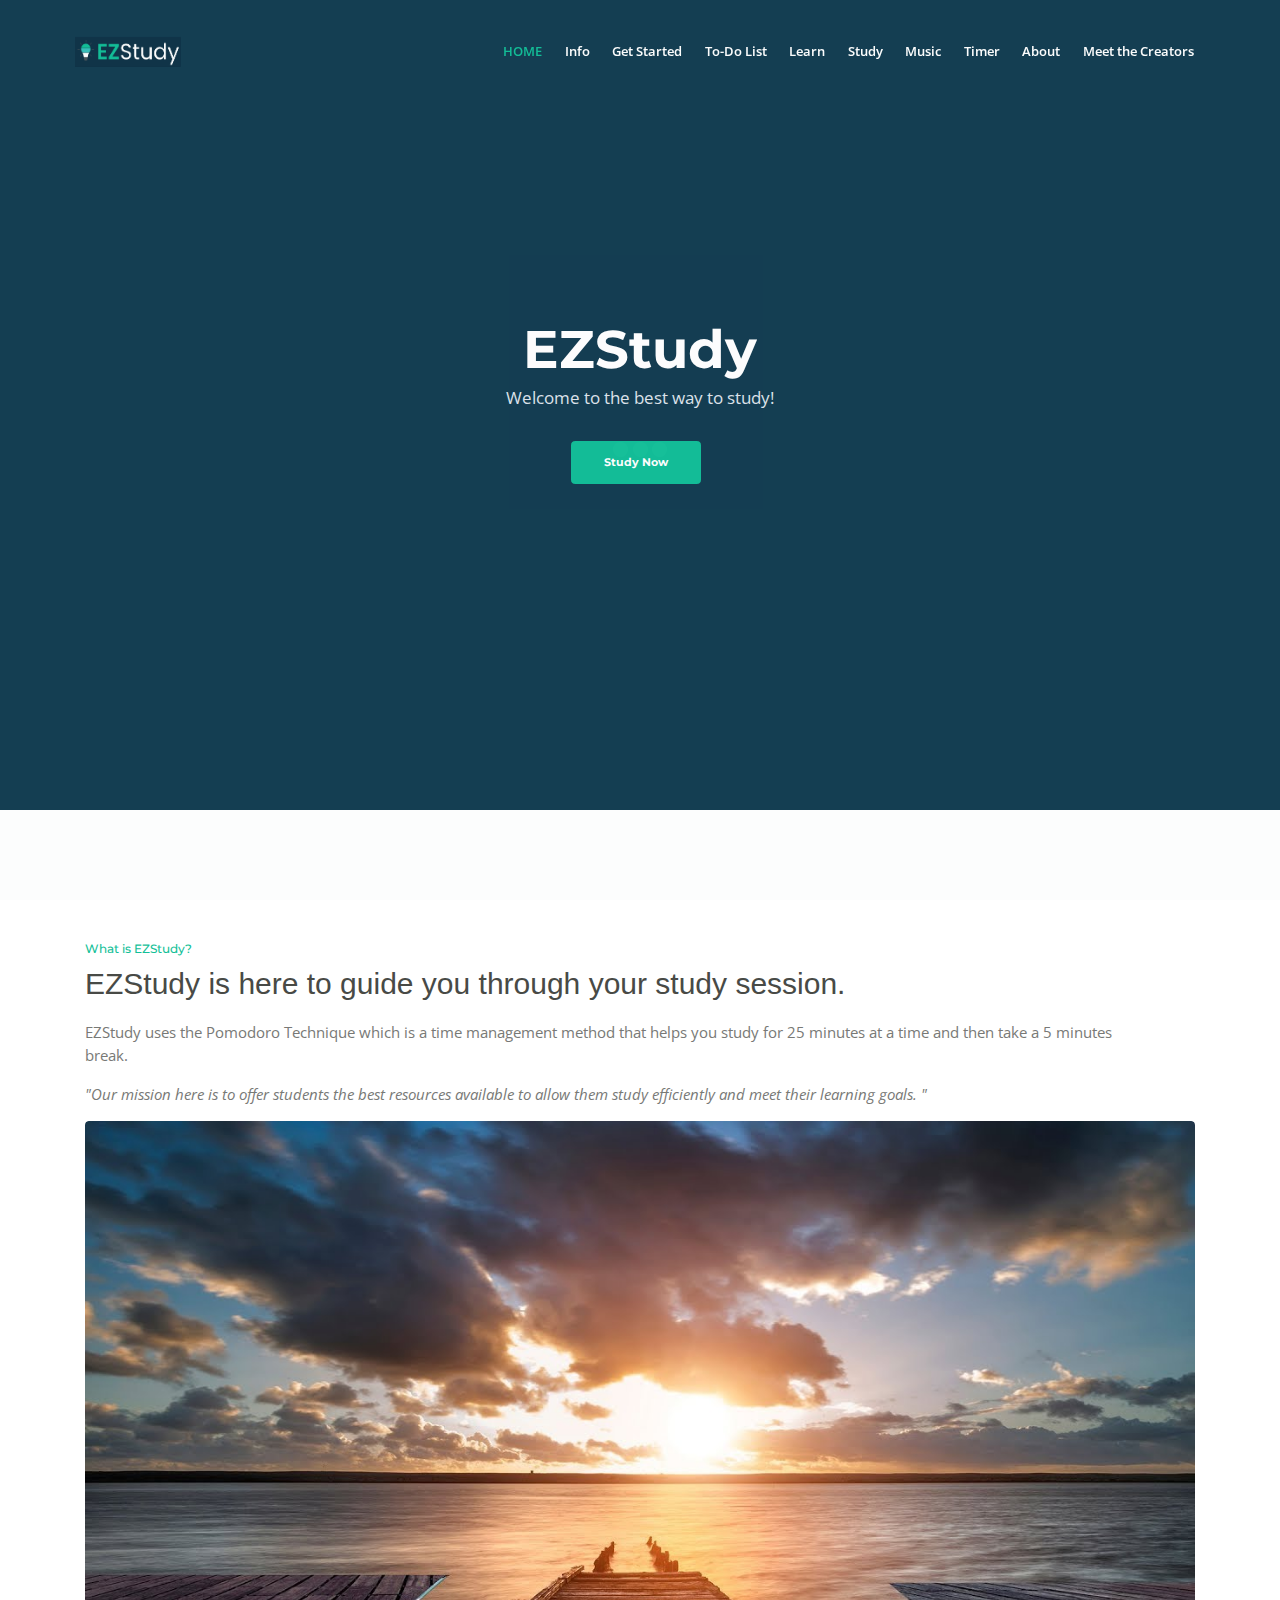
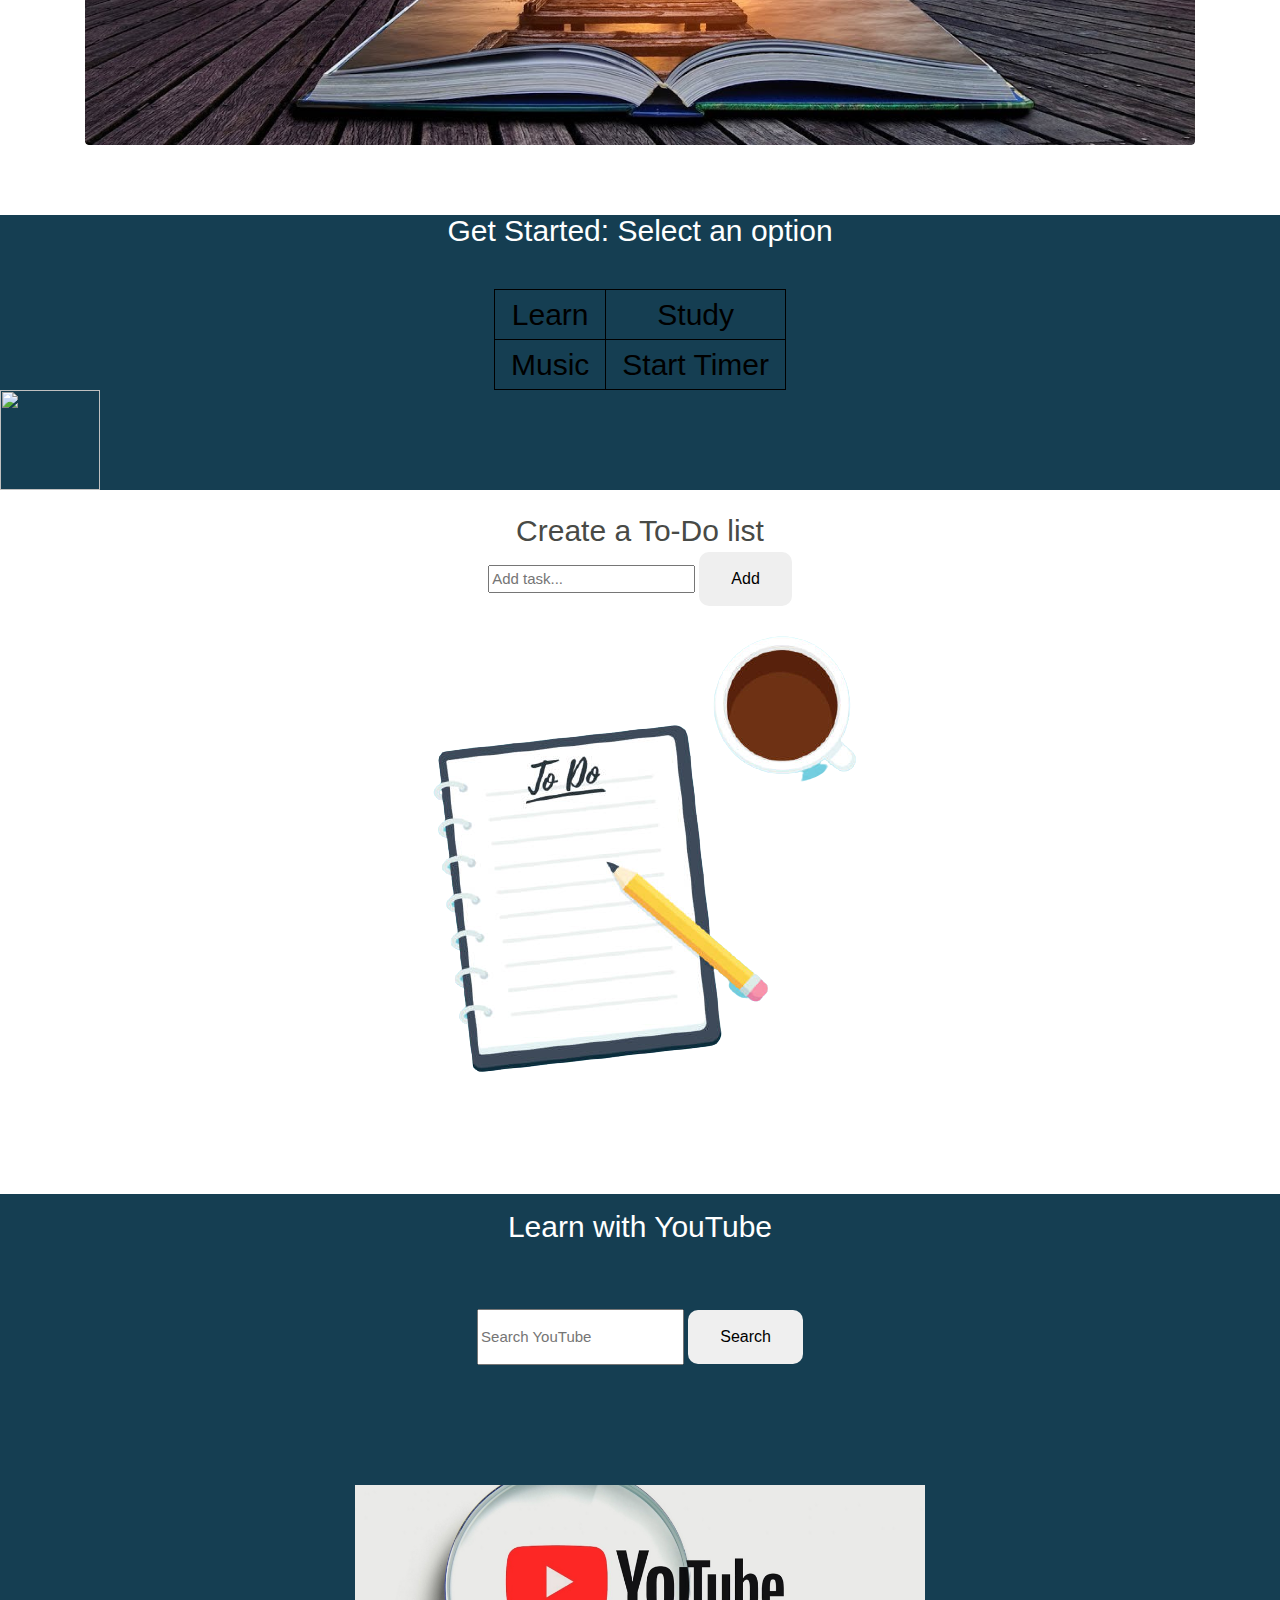
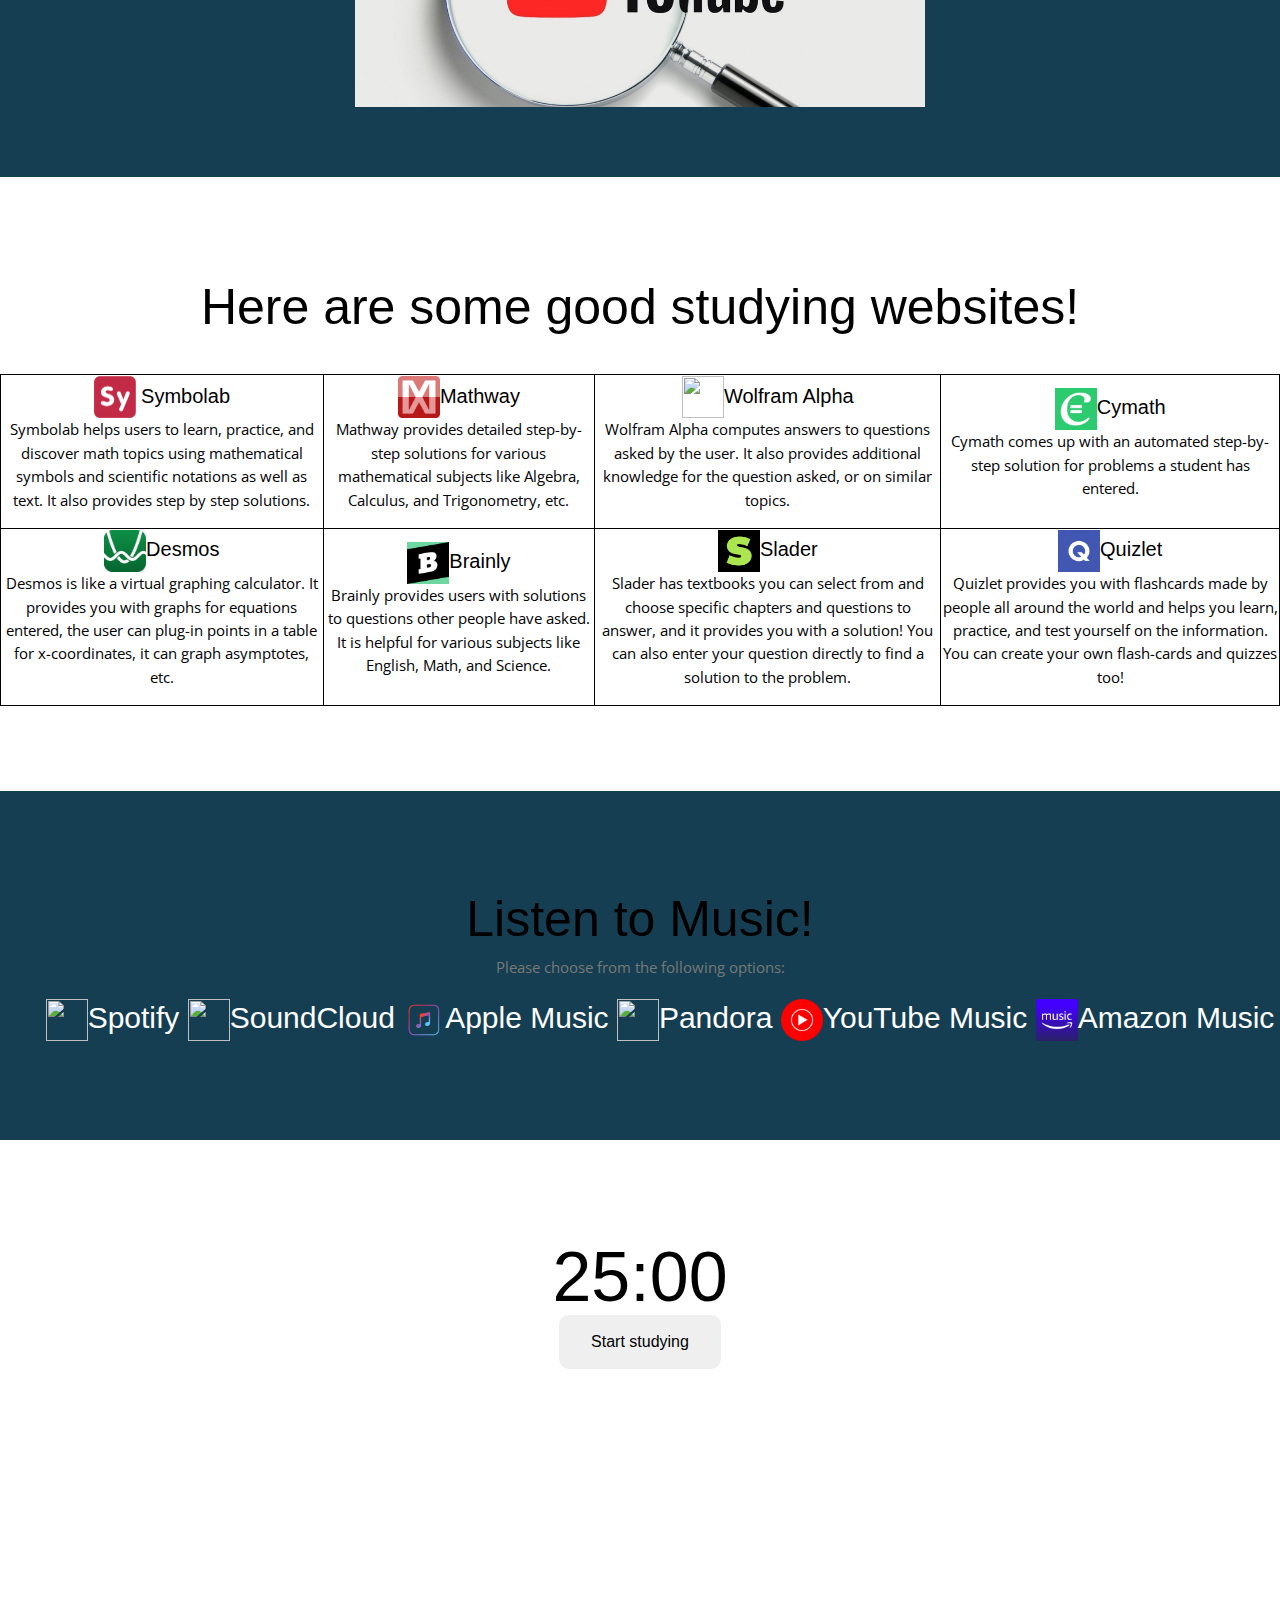
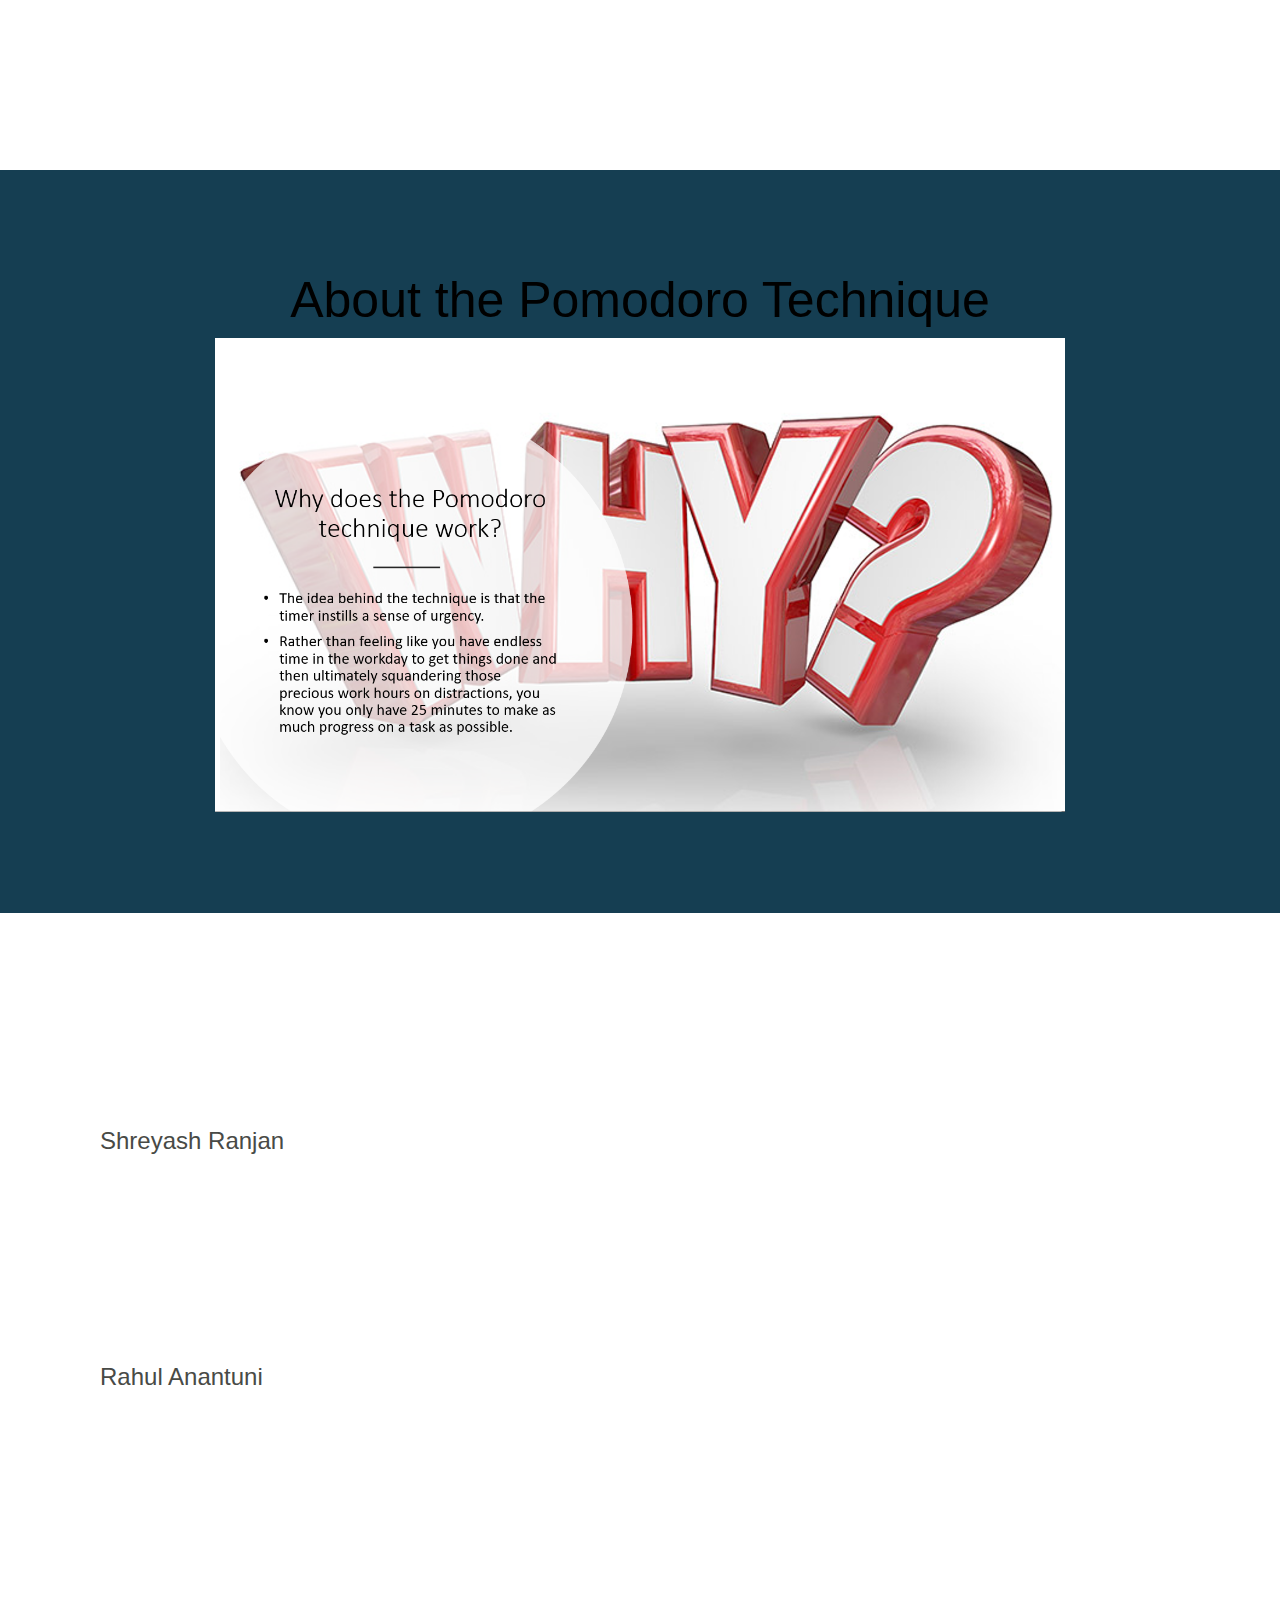
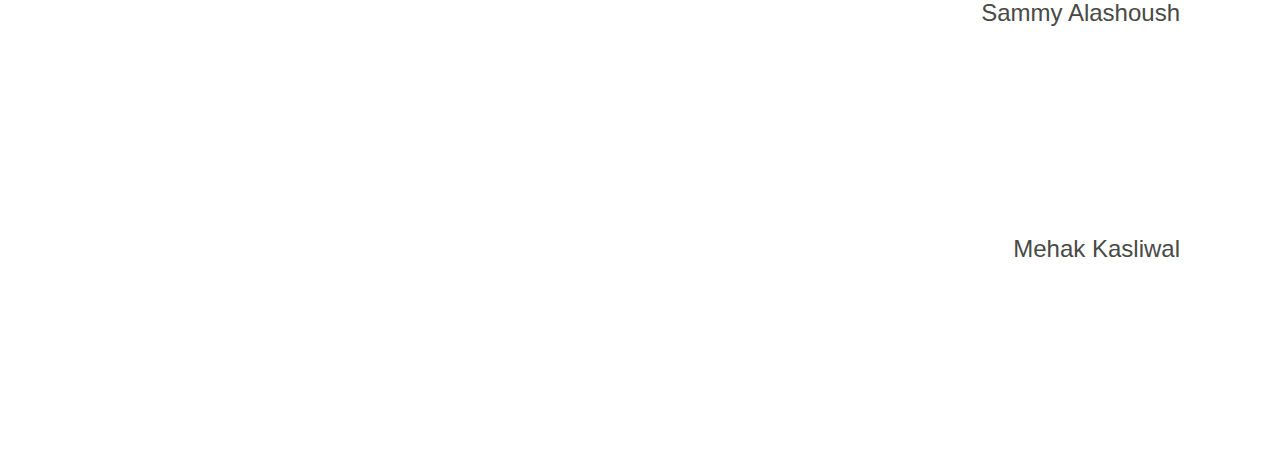
==== commit 044d731a: "6th commit" ====
--- a/EZStudy.html
+++ b/EZStudy.html
@@ -120,8 +120,8 @@
 
 
     <!-- Header -->
-    <header id="header" class="header zebra">
-        <div class="header-content">
+    <header id="header" class="header zebra title-pic">
+        <div class="header-content title-pic>
             <div class="container">
                 <div class="row">
                     <div class="col-lg-12">
@@ -145,7 +145,7 @@
 
         
     <div id="info" class="basic-1 zebra">
-        <div class="container">
+        <div class="container ">
             <div class="row">
                 <div class="col-lg-5">
                     <div class="text-container">
@@ -157,7 +157,7 @@
                     </div> <!-- end of text-container -->
                 </div> <!-- end of col -->
                 <div class="col-lg-7">
-                    <div class="image-container">
+                    <div class="image-container title-pic">
                         <img class="img-fluid" src="images/title-background.jpg" alt="alternative">
                     </div> <!-- end of image-container -->
                 </div> <!-- end of col -->
@@ -191,28 +191,35 @@
         </head>
         <body>
         
-        
         <table class="center">
+        <style>
+            color: white;
+        </style>
         
           <tr>
-            <td><a class="nav-link page-scroll font-white " href="#learn">Learn</a></td>
-            <td> <a class="nav-link page-scroll font-white" href="#study">Study</a></td>
+            <td><a class="nav-link page-scroll" href= "#learn">Learn</a></td>
+            <td> <a class="nav-link page-scroll" href= "#study">Study</a></td>
         
           </tr>
           <tr>
-            <td><a class="nav-link page-scroll font-white" href="#music">Music</a></td>
-            <td><a class="nav-link page-scroll font-white" href="#timer">Start Timer</a></td>
+            <td><a class="nav-link page-scroll"  href= "#music">Music</a></td>
+            <td><a class="nav-link page-scroll"  href= "#timer">Start Timer</a></td>
         
           </tr>
         
         </table>
-        
         </body>
+        <img src= 'click.png' width = "100px" height = "100px">
+
+       
     </div>
+
+
+
     <!-- Start of to do list-->
     <div id="to-do-list" class="center zebra"> <!-- class="basic-1" -->
         <div>
-            <h2 style="margin:5px">Create a to-do list</h2>
+            <h2 style="margin:5px">Create a To-Do list</h2>
             <input type="text" id="myInput" placeholder="Add task...">
             <button onclick="newElement()" class="addBtn">Add</button>
         </div>
@@ -488,14 +495,15 @@
     <!-- end of Music -->
 
     <div id="music" class="form-2 zebra font-white">
-         
-        <h2>Listen to Music!</h2>
+        
+        <font-color: red><h2>Listen to Music!</h2></font-color>
+        
          <!--    <div class="container">
             <div class="row">
                  
                  <div class="text-container"> -->
                <!--   <div class="text-container"> -->
-                <div class = "links-ul-2 font-white">
+                <div class = "links-ul-2">
                         <p>Please choose from the following options: </p>
         <ul>
                         <a href = "https://accounts.spotify.com/en/login/?continue=https:%2F%2Fwww.spotify.com%2Fapi%2Fgrowth%2Fl2l-redirect&_locale=en-US" target="_blank"><img src="images/spotify.png"style="width:42px;height:42px;></a>
@@ -530,70 +538,107 @@
     <div id="timer" class="form-1 zebra">
         <h1 id="timerThing">25:00</h1>
                 
-                <script>
-                    
-                    var timerThing = "timerThing";
-                    var debounce = false;
-                    var btn = document.getElementById("timerButton");
-                    function countdown(text, Fminutes, Fseconds){
-                        if(!debounce){
-                            debounce = true;
-                            var minutes = Fminutes;
-                            var seconds = Fseconds;
-                            btn.innerHTML = "Stop studying";
-                            setInterval(function() {
-                                if(seconds == 0){
-                                    if(minutes == 0){
-                                        // Timer done
-                                }else{
-                                    minutes -= 1;
-                                    if(minutes < 10){
-                                        minutes = "" + 0 + minutes;
-                                    }
-                                    seconds = 59;
-                                    
-                                    document.getElementById(text).innerHTML = minutes + ":" + seconds + " remaining";
+        <script>
+                    
+            var timerThing = "timerThing";
+            
+            var btn = document.getElementById("timerButton");
+            var timerDone = false;
+            function countdown(text, Fminutes, Fseconds, whenDone){
+                
+                    var minutes = Fminutes;
+                    var seconds = Fseconds;
+                    
+                    document.getElementById("timerButton").innerHTML = "Stop studying";
+
+                    var timerInt = setInterval(function() {
+                        if(seconds == 0){
+                            if(minutes == 0){
+                                // Timer done
+                                whenDone();
+                                clearInterval(timerInt);
+
+                                timerDone = true;
+                                console.log("hi");
+                            }else{
+                                minutes -= 1;
+                                if(minutes < 10){
+                                    minutes = "" + 0 + minutes;
                                 }
-                            }else{
-                                seconds -= 1;
-                                if(seconds < 10){
-                                    seconds = "" + 0 + seconds;
-                                }
+                                seconds = 59;
+                                
                                 document.getElementById(text).innerHTML = minutes + ":" + seconds + " remaining";
                             }
-                            
-                            btn.onclick(function(){
-                                /*
-                                if(Fseconds < 10){
-                                    Fseconds = "" + 0 + Fseconds;
+                        }else{
+                            seconds -= 1;
+                            if(seconds < 10){
+                                seconds = "" + 0 + seconds;
+                            }
+                            document.getElementById(text).innerHTML = minutes + ":" + seconds + " remaining";
+                        }
+                    
+                        
+
+                    },1000);
+                    
+                    
+                
+            }
+
+            
+            
+            function beginCycle(){
+                //document.getElementById("timerButton").classList.toggle("hiddenBtn");
+                //https://www.geeksforgeeks.org/javascript-promises/
+
+                    
+                    /*
+                    let myPromise = new Promise(function(myResolve, myReject) {
+                    // "Producing Code" (May take some time)
+
+                    countdown(timerThing, 1, 0);
+                    resolve("success");
+                    });
+
+                    // "Consuming Code" (Must wait for a fulfilled Promise)
+                    myPromise.then(
+                    function(value) { whenDone() }
+                    );
+                    */
+
+                    countdown(timerThing, 0, 10, whenDoneStudy);
+                    
+
+                function whenDoneStudy(){
+                    timerDone = false;
+                    alert("Study session over! Take a 5 minute break.");
+                    countdown(timerThing, 5, 0, whenDoneBreak);
+                }
+                function whenDoneBreak(){
+                    countdown(timerThing, 0, 10, whenDoneStudy);
+                }
+
+            }
+
+            
+
+
+//document.getElementById("timerButton").onclick(function(){
+                            /*
+                            if(Fseconds < 10){
+                                Fseconds = "" + 0 + Fseconds;
+                            }
+                            if(Fminutes < 10){
+                                    Fminutes = "" + 0 + Fminutes;
                                 }
-                                if(Fminutes < 10){
-                                        Fminutes = "" + 0 + Fminutes;
-                                    }
-                                document.getElementById(text).innerHTML = Fminutes + ":"
-                                */
-                                document.getElementById(text).innerHTML = "25:00";
-                                btn.innerHTML = "Stop studying";
-                                break;
-                            });
-
-                            },1000);
-                            debounce = false;
-                        }
-                    }
-                    
-                    function beginCycle(){
-                        document.getElementById("timerButton").classList.toggle("hiddenBtn");
-                        while(true){
-                            countdown(timerThing, 25, 0);
-                            alert("Study session over! Take a 5 minute break.");
-                            countdown(timerThing, 5, 0);
-                        }
-
-                    }
-
-                    
-                </script>
+                            document.getElementById(text).innerHTML = Fminutes + ":"
+                            */
+                            //document.getElementById(text).innerHTML = "25:00";
+                            //document.getElementById("timerButton").innerHTML = "Stop studying";
+                            //clearInterval();
+                        //});
+
+        </script>
                 
                 <button id="timerButton" onclick="beginCycle()">Start studying</button>
                 <div class="col-lg-7">
@@ -622,7 +667,7 @@
             
             <body>
             
-            <h2 class="w3-center">About the Pomodoro Technique</h2>
+            <h2 class="w3-center white">About the Pomodoro Technique</h2>
             
             <div class="w3-content w3-section" style="max-width:850px">
               <img class="mySlides" src="images/why.png" style="width:100%">
@@ -654,7 +699,7 @@
 
 
 <!--Meet the creators-->
-<div id="#Meet-the-Creators" class="form-1 zebra">
+<div id="Meet-the-Creators" class="form-1 zebra">
     <h3 class = "left-align">Shreyash Ranjan</h3>
     <h3 class = "left-align">Rahul Anantuni</h3>
     <h3 class = "right-align">Sammy Alashoush</h3>
--- a/css/styles.css
+++ b/css/styles.css
@@ -279,7 +279,13 @@
 
 .center {
 	text-align:center;
-	
+}
+.center a{
+	text-align:center;
+	color: white;
+}
+.getStarted a{
+	color: white;
 }
 .center-2{
 	display: block;
@@ -375,7 +381,9 @@
 	color: #14bf98;
 	font: 500 0.8125rem/1.125rem "Montserrat", sans-serif;
 }
-
+.title-pic{
+	background-image: url("https://www.google.com/search?q=peaceful+background&tbm=isch&hl=en&chips=q:peaceful+background,g_1:sunset:R6FcsZEe57M%3D&sa=X&ved=2ahUKEwj6nLTI2-fuAhUIheAKHRsWBMkQ4lYoBnoECAEQJQ&biw=1448&bih=736#imgrc=RIcb7jKZktX-JM&imgdii=xcgtnkJgs4IYtM");
+}
 .btn-solid-reg {
 	display: inline-block;
 	padding: 1.1875rem 1.875rem 1.1875rem 1.875rem;
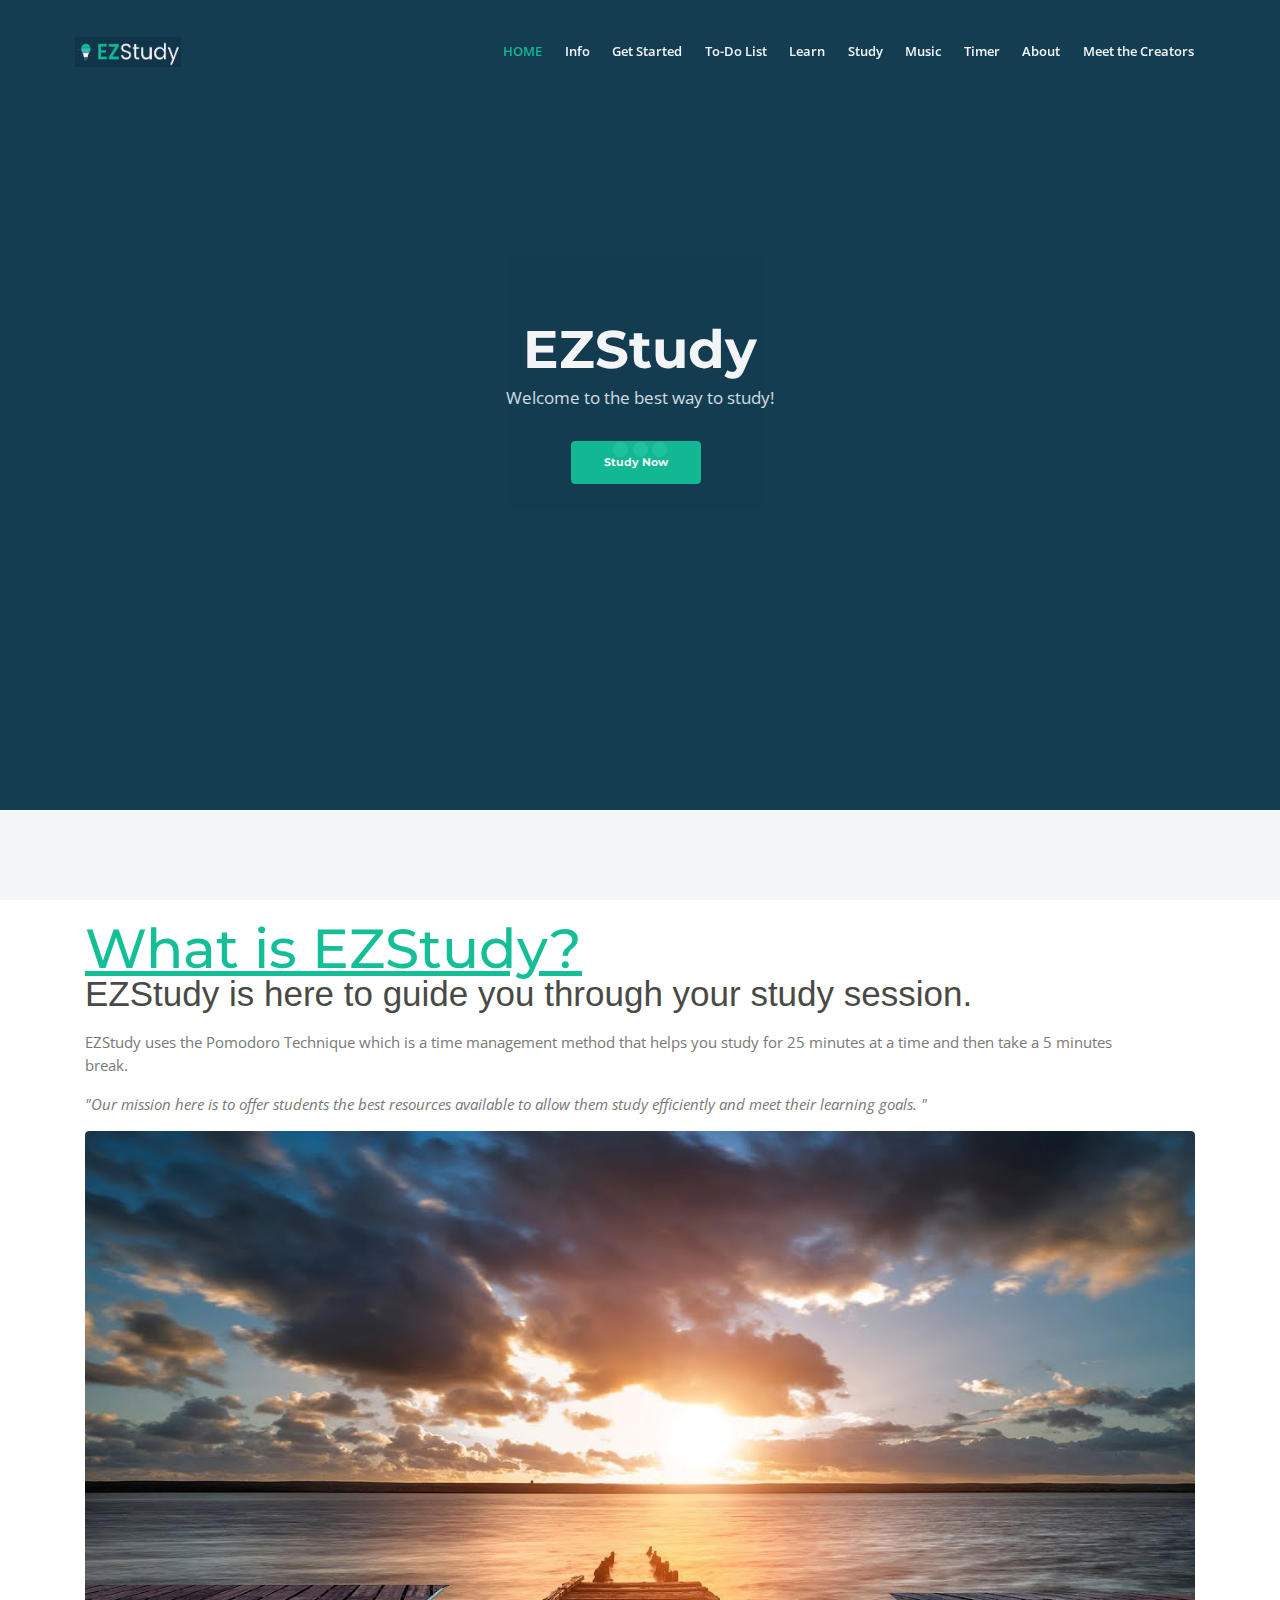
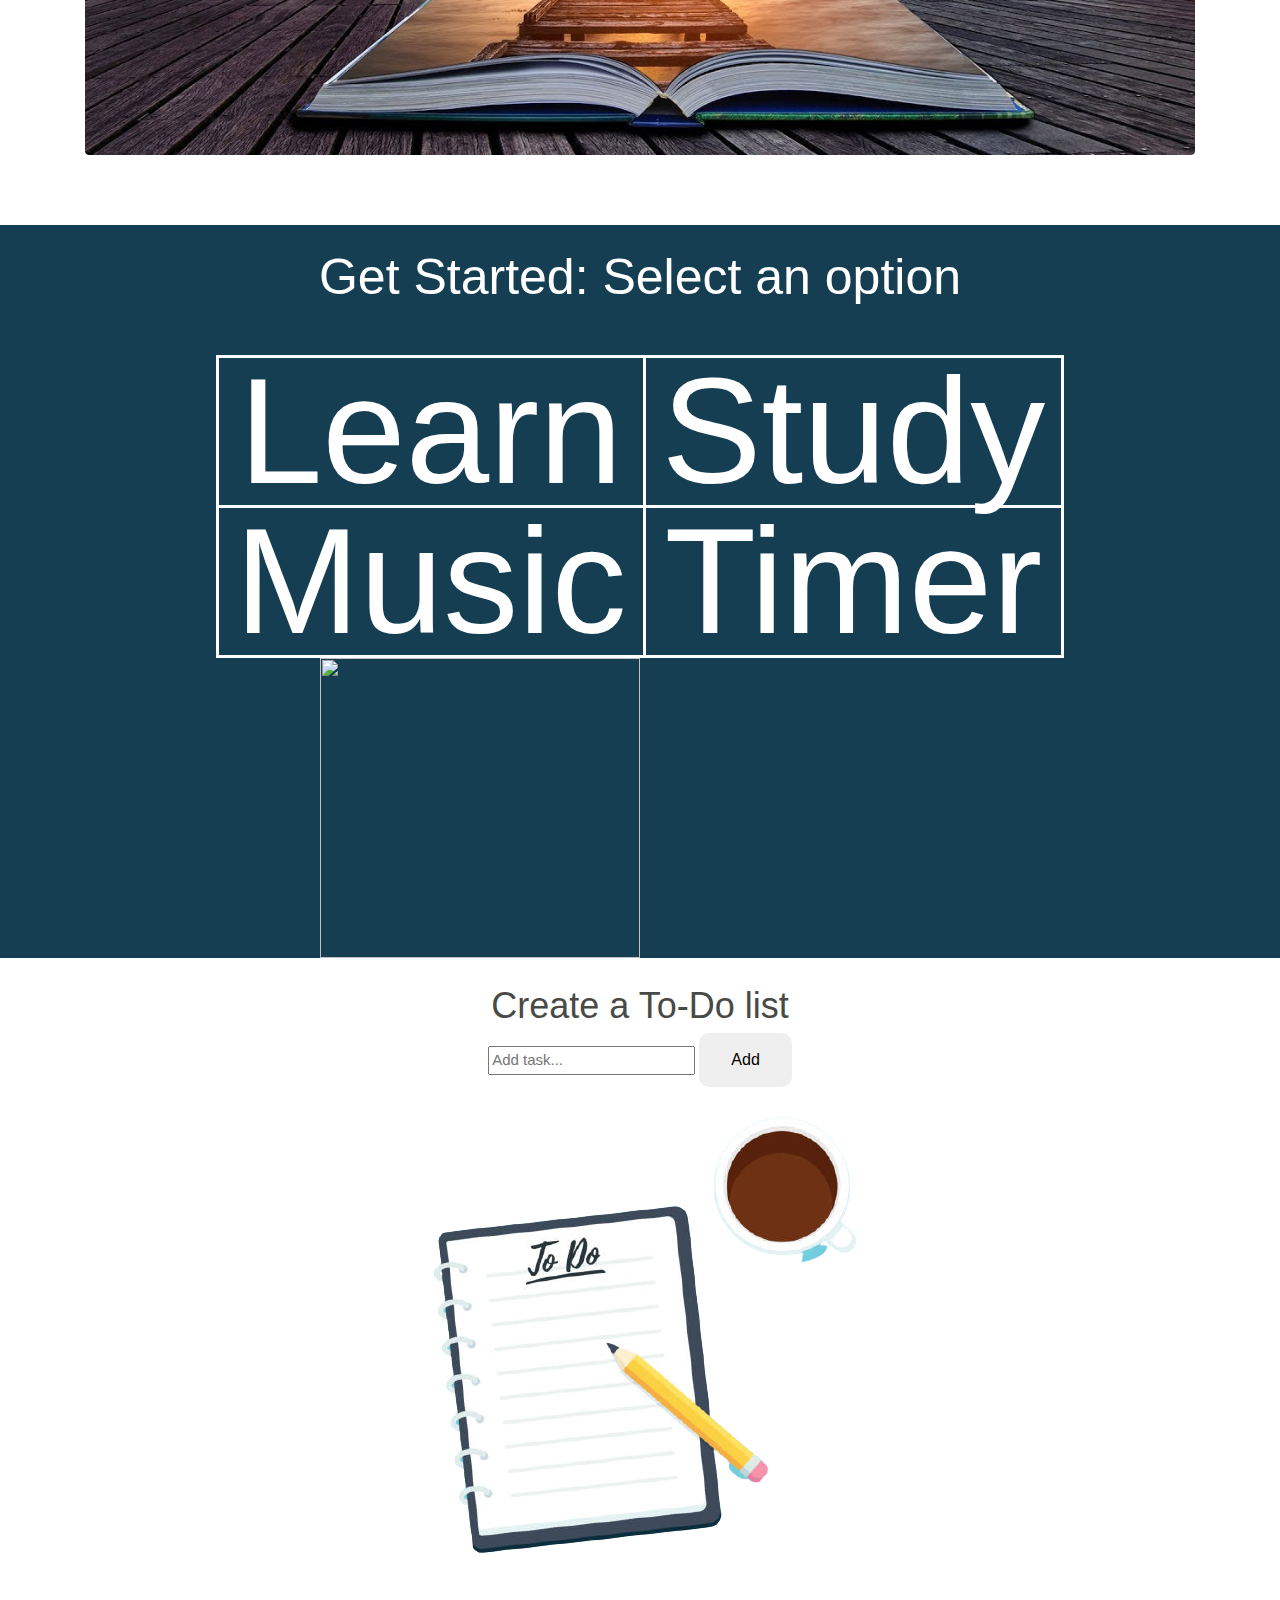
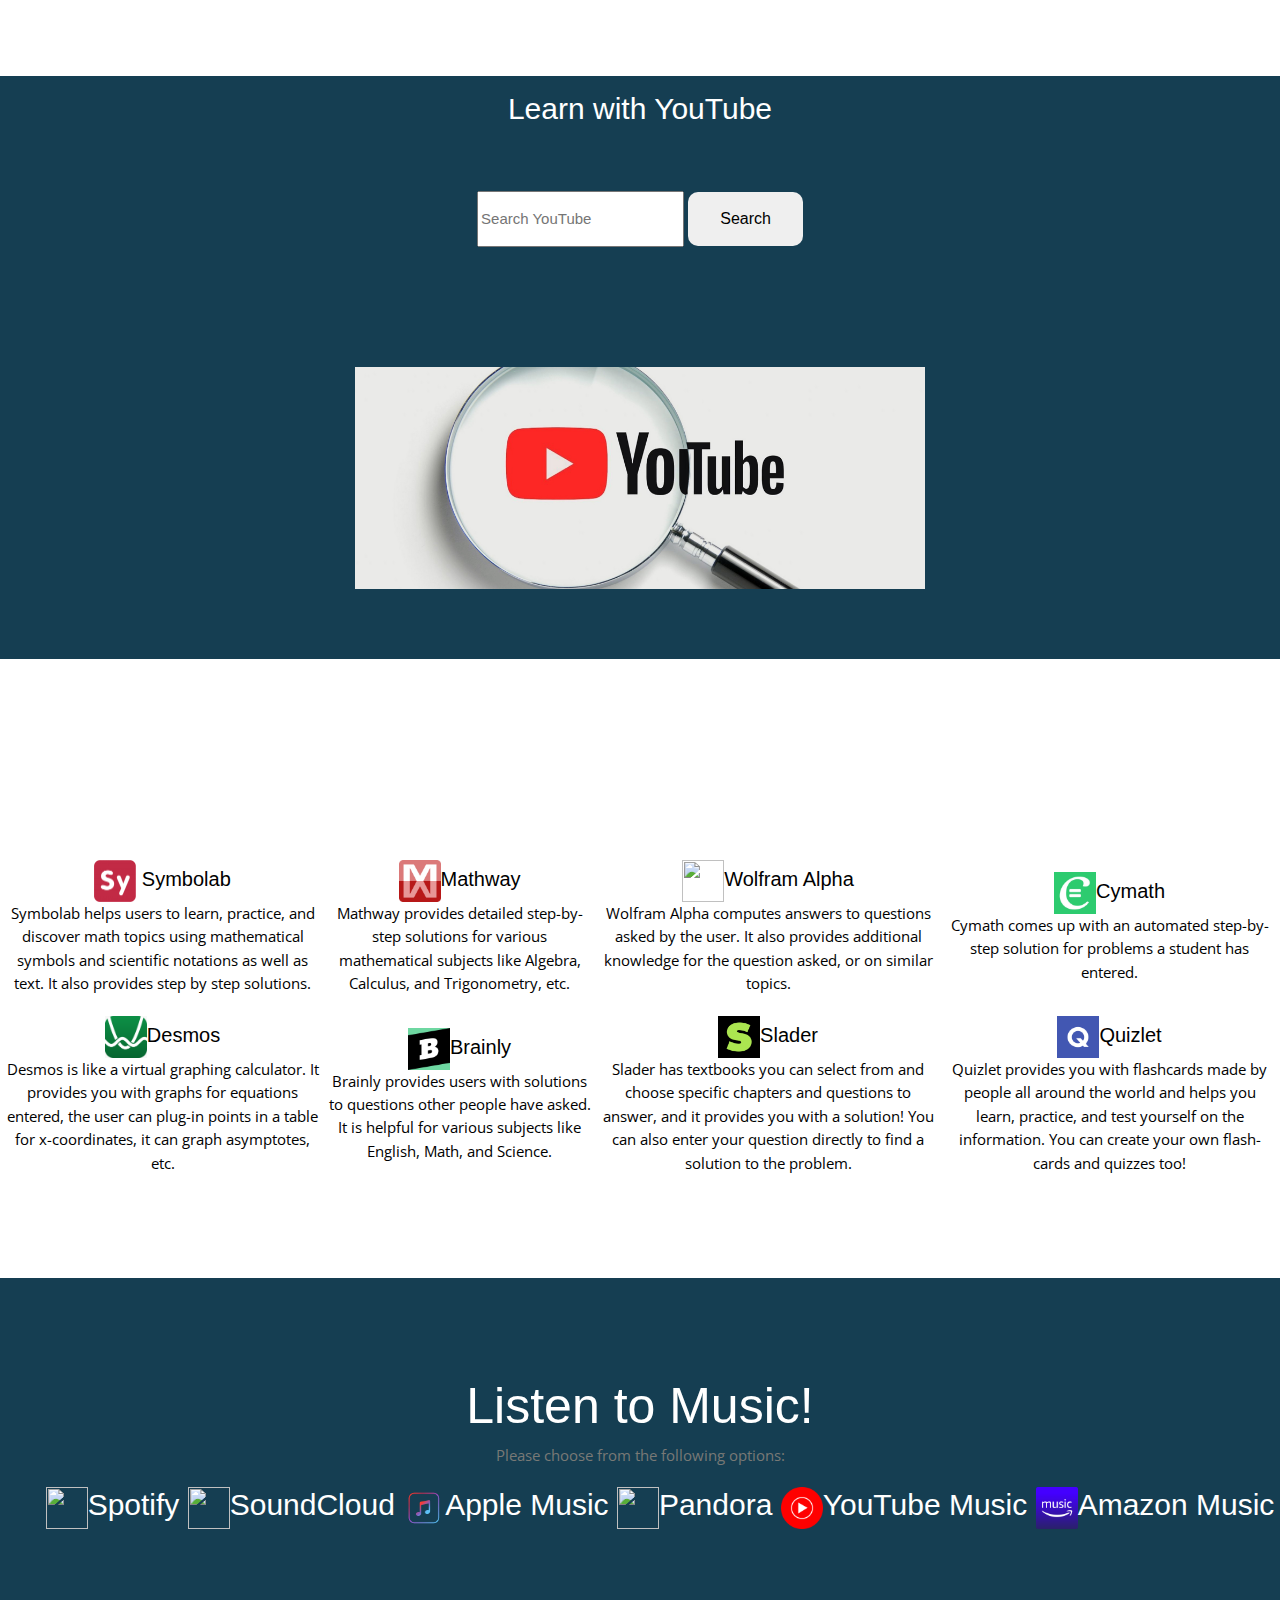
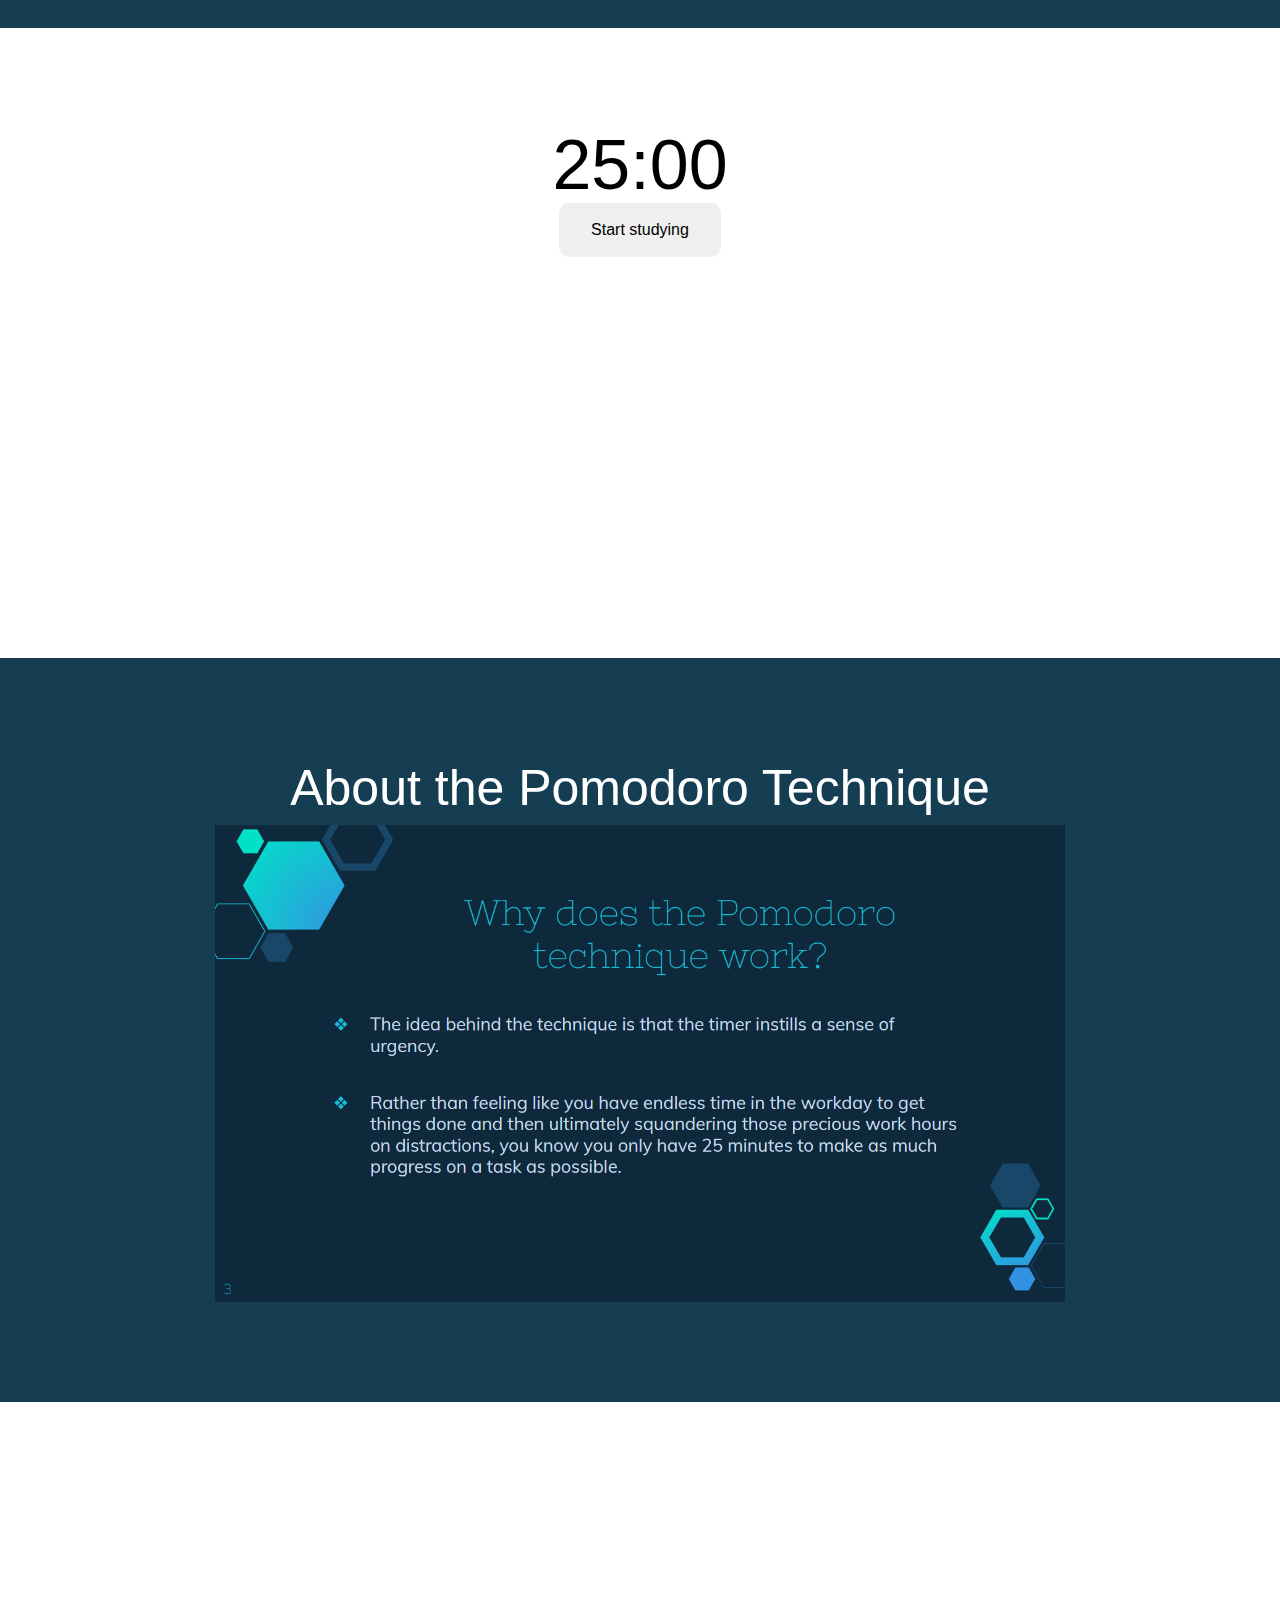
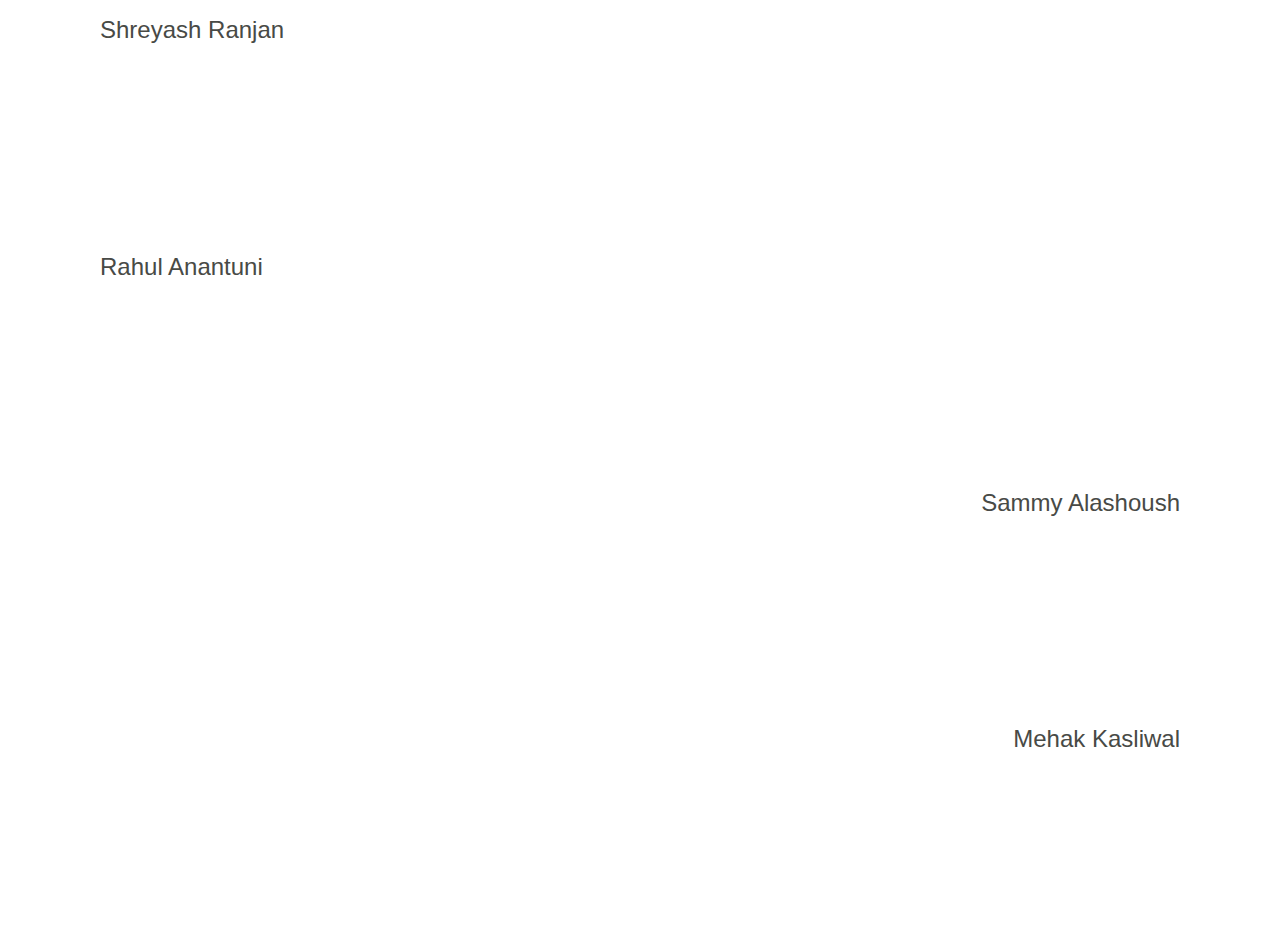
==== commit 06fea2cb: "7th commit" ====
--- a/EZStudy.html
+++ b/EZStudy.html
@@ -34,7 +34,7 @@
 	<link href="css/styles.css" rel="stylesheet">
 	
 	<!-- Favicon  -->
-    <link rel="icon" href="images/logo.png">
+    <link rel="icon" href="images/lightbulb.png">
 </head>
 <body data-spy="scroll" data-target=".fixed-top">
     
@@ -121,7 +121,7 @@
 
     <!-- Header -->
     <header id="header" class="header zebra title-pic">
-        <div class="header-content title-pic>
+        <div class="header-content title-pic">
             <div class="container">
                 <div class="row">
                     <div class="col-lg-12">
@@ -150,7 +150,7 @@
                 <div class="col-lg-5">
                     <div class="text-container">
                         <div class="section-title">What is EZStudy?</div>
-                        <h2>EZStudy is here to guide you through your study session.</h2>
+                        <h2 id="info-h2">EZStudy is here to guide you through your study session.</h2>
                         <p>EZStudy uses the Pomodoro Technique which is a time management method that helps you study for 25 minutes at a time and then take a 5 minutes break.</p>
                         <p class="testimonial-text">"Our mission here is to offer students the best resources available to allow them study efficiently and meet their learning goals. "</p>
                         
@@ -174,12 +174,12 @@
 
     
 <div id ="get-started" class="styled-table zebra">
-    <h2 class = "center font-white">Get Started: Select an option<h2>
+    <h1 id  = "started-heading" class = "center font-white">Get Started: Select an option<h1>
     <head>
         <meta name="viewport" content="width=device-width, initial-scale=1">
         <style>
         table, th, td {
-          border: 1px solid black;
+          border: 3px solid white;
           border-collapse: collapse;
         }
         
@@ -193,23 +193,27 @@
         
         <table class="center">
         <style>
-            color: white;
+            #gsData{
+                color: white;
+                font-size: 300%;
+            
+            }
         </style>
         
           <tr>
-            <td><a class="nav-link page-scroll" href= "#learn">Learn</a></td>
-            <td> <a class="nav-link page-scroll" href= "#study">Study</a></td>
+            <td style="height: 150px"><a id="gsData" class="nav-link page-scroll" href= "#learn">Learn</a></td>
+            <td style="height:150px"> <a id="gsData" class="nav-link page-scroll" href= "#study">Study</a></td>
         
           </tr>
           <tr>
-            <td><a class="nav-link page-scroll"  href= "#music">Music</a></td>
-            <td><a class="nav-link page-scroll"  href= "#timer">Start Timer</a></td>
+            <td style="height:150px" ><a id="gsData" class="nav-link page-scroll"  href= "#music">Music</a></td>
+            <td style="height:150px" ><a id="gsData" class="nav-link page-scroll"  href= "#timer">Timer</a></td>
         
           </tr>
         
         </table>
         </body>
-        <img src= 'click.png' width = "100px" height = "100px">
+        <img  src= 'images/click.png' width = "300px" height = "300px" class="centerImg">
 
        
     </div>
@@ -219,7 +223,8 @@
     <!-- Start of to do list-->
     <div id="to-do-list" class="center zebra"> <!-- class="basic-1" -->
         <div>
-            <h2 style="margin:5px">Create a To-Do list</h2>
+            <h1 style="margin:5px">Create a To-Do list</h1>
+            
             <input type="text" id="myInput" placeholder="Add task...">
             <button onclick="newElement()" class="addBtn">Add</button>
         </div>
@@ -496,7 +501,7 @@
 
     <div id="music" class="form-2 zebra font-white">
         
-        <font-color: red><h2>Listen to Music!</h2></font-color>
+        <h2>Listen to Music!</h2>
         
          <!--    <div class="container">
             <div class="row">
@@ -554,12 +559,8 @@
                     var timerInt = setInterval(function() {
                         if(seconds == 0){
                             if(minutes == 0){
-                                // Timer done
                                 whenDone();
                                 clearInterval(timerInt);
-
-                                timerDone = true;
-                                console.log("hi");
                             }else{
                                 minutes -= 1;
                                 if(minutes < 10){
@@ -588,7 +589,7 @@
             
             
             function beginCycle(){
-                //document.getElementById("timerButton").classList.toggle("hiddenBtn");
+                document.getElementById("timerButton").classList.toggle("hidden");
                 //https://www.geeksforgeeks.org/javascript-promises/
 
                     
@@ -606,15 +607,15 @@
                     );
                     */
 
-                    countdown(timerThing, 0, 10, whenDoneStudy);
-                    
+                countdown(timerThing, 0, 10, whenDoneStudy);
+                
 
                 function whenDoneStudy(){
-                    timerDone = false;
                     alert("Study session over! Take a 5 minute break.");
-                    countdown(timerThing, 5, 0, whenDoneBreak);
+                    countdown(timerThing, 0, 9, whenDoneBreak);
                 }
                 function whenDoneBreak(){
+                    alert("Break over! Study for 25 minutes.");
                     countdown(timerThing, 0, 10, whenDoneStudy);
                 }
 
@@ -673,6 +674,8 @@
               <img class="mySlides" src="images/why.png" style="width:100%">
               <img class="mySlides" src="images/what.png" style="width:100%">
               <img class="mySlides" src="images/yea.png" style="width:100%">
+              <img class="mySlides" src="images/graph.png" style="width:100%">
+              <img class="mySlides" src="images/faq.png" style="width:100%">
             </div>
             
             <script>
--- a/css/styles.css
+++ b/css/styles.css
@@ -47,6 +47,12 @@
 
 
 
+/* info header css*/
+#info-h2 {
+	font-size: 35px;
+}
+
+
 
 /* backgrounds */
 
@@ -280,6 +286,14 @@
 .center {
 	text-align:center;
 }
+
+.centerImg{
+	display: block;
+	margin-left: auto;
+	margin-right: auto;
+	width: 50%;
+}
+
 .center a{
 	text-align:center;
 	color: white;
@@ -380,6 +394,9 @@
 .section-title {
 	color: #14bf98;
 	font: 500 0.8125rem/1.125rem "Montserrat", sans-serif;
+	font-size: 55px;
+	padding-bottom: 10px;
+	text-decoration: underline;
 }
 .title-pic{
 	background-image: url("https://www.google.com/search?q=peaceful+background&tbm=isch&hl=en&chips=q:peaceful+background,g_1:sunset:R6FcsZEe57M%3D&sa=X&ved=2ahUKEwj6nLTI2-fuAhUIheAKHRsWBMkQ4lYoBnoECAEQJQ&biw=1448&bih=736#imgrc=RIcb7jKZktX-JM&imgdii=xcgtnkJgs4IYtM");
@@ -1061,10 +1078,11 @@
 	margin-bottom: 3rem;
 }
 
+/*
 .basic-1 .section-title {
 	margin-bottom: 0.5rem;
 }
-
+*/
 .basic-1 h2 {
 	margin-bottom: 1.375rem;
 }
@@ -1145,7 +1163,12 @@
     min-width: 400px;
   /*  box-shadow: 0 0 20px rgba(0, 0, 0, 0.15); */
 }
-
+.styled-table h1 {
+    font-size: 50px;
+}
+#started-heading{
+	padding-top: 30px;
+}
 /************************/
 /*     07. Services     */
 /************************/
@@ -1154,11 +1177,12 @@
 	padding-bottom: 1.25rem;	
 	/*background-color: #fbfbfb;*/
 }
+/*
 .cards-2 .section-title {
 	margin-bottom: 0.5rem;
 	text-align: center;
 }
-
+*/
 .cards-2 h2 {
 	margin-bottom: 3.25rem;
 	text-align: center;
@@ -1510,16 +1534,16 @@
 	text-align: center;
 	font-size: 50px;
 }
-
+/*
 .form-1 .section-title {
 	margin-bottom: 0.5rem;
 	text-align: center;
 	font-size: 50px;
 }
-
+*/
 .form-1 h2 {
 	margin-bottom: 1.375rem;
-	color: black;
+	color: white;
 	text-align: center;
 	font-size: 50px;
 }
@@ -1598,16 +1622,16 @@
 	text-align: center;
 	font-size: 50px;
 }
-
+/*
 .form-2 .section-title {
 	margin-bottom: 0.5rem;
 	text-align: center;
 	font-size: 50px;
 }
-
+*/
 .form-2 h2 {
 	margin-bottom: 1.375rem;
-	color: rgb(0, 0, 0);
+	color: white;
 	text-align: center;
 	font-size: 50px;
 }
@@ -1727,7 +1751,7 @@
 	padding-top: 6.5rem;
 	padding-bottom: 7rem;
 }
-
+/*
 .filter .section-title {
 	margin-bottom: 0.5rem;
 }
@@ -1736,7 +1760,7 @@
 .filter .section-title {
 	text-align: center;
 }
-
+*/
 .filter h2 {
 	margin-bottom: 3.25rem;
 }
@@ -1997,11 +2021,11 @@
 .counter .image-container img {
 	border-radius: 0.25rem;
 }
-
+/*
 .counter .section-title {
 	margin-bottom: 0.5rem;
 }
-
+*/
 .counter h2 {
 	margin-bottom: 1.375rem;
 }
@@ -2059,11 +2083,11 @@
 .form-2 .text-container {
 	margin-bottom: 3rem;
 }
-
+/*
 .form-2 .section-title {
 	margin-bottom: 0.5rem;
  }
-
+*/
 .form-2 h2 {
 	margin-bottom: 1.375rem;
 }
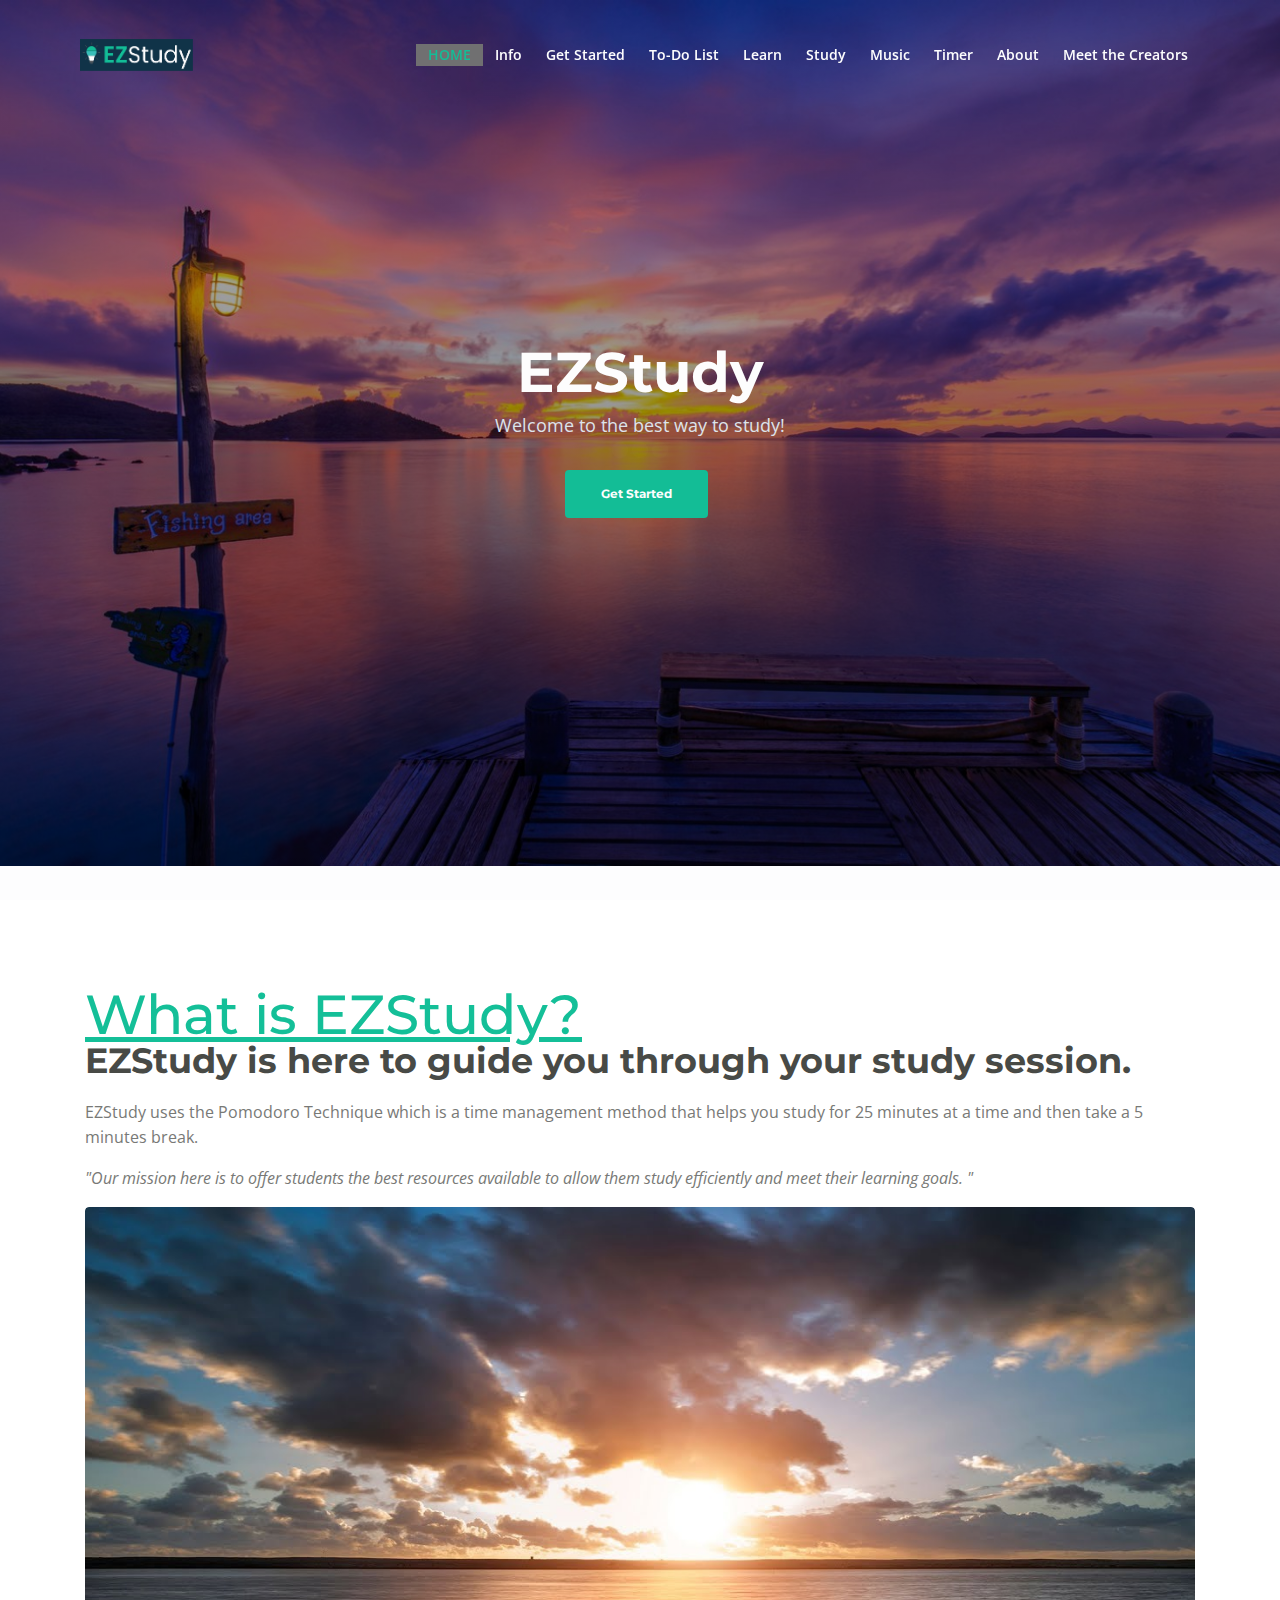
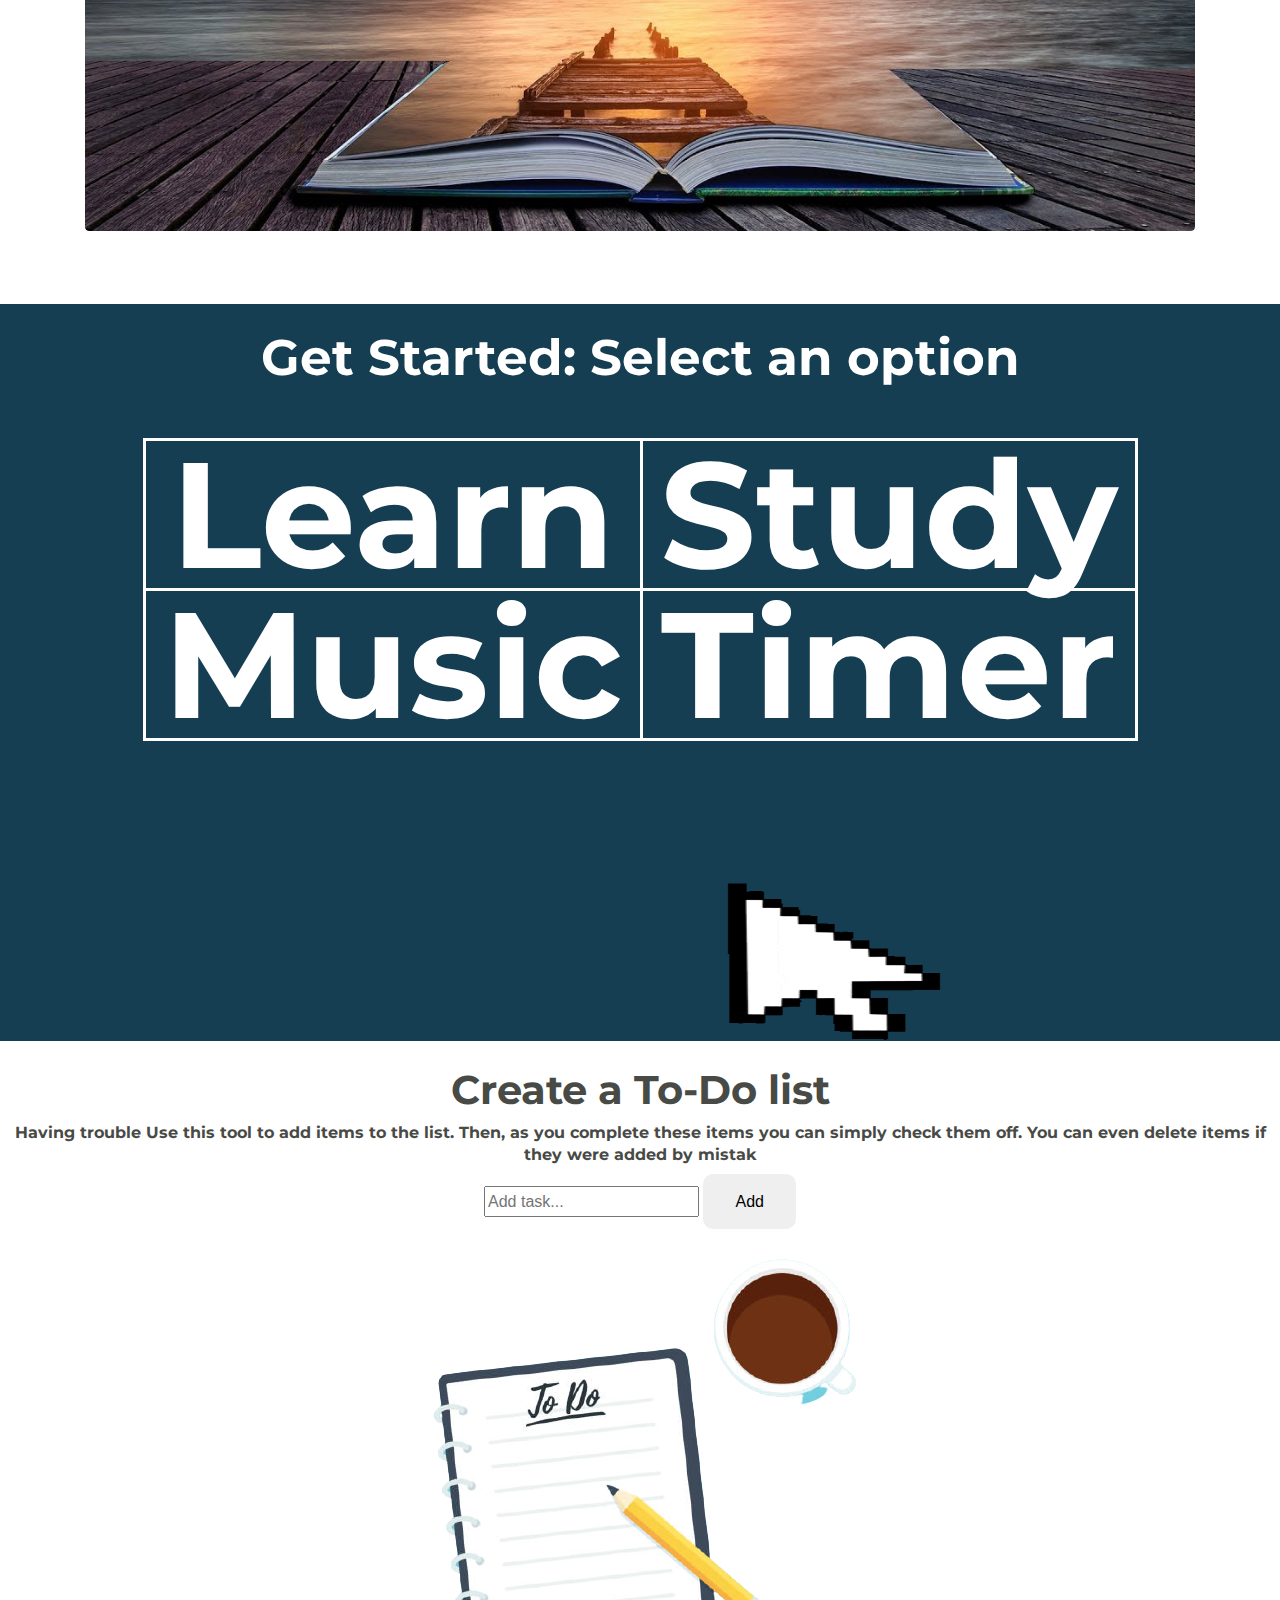
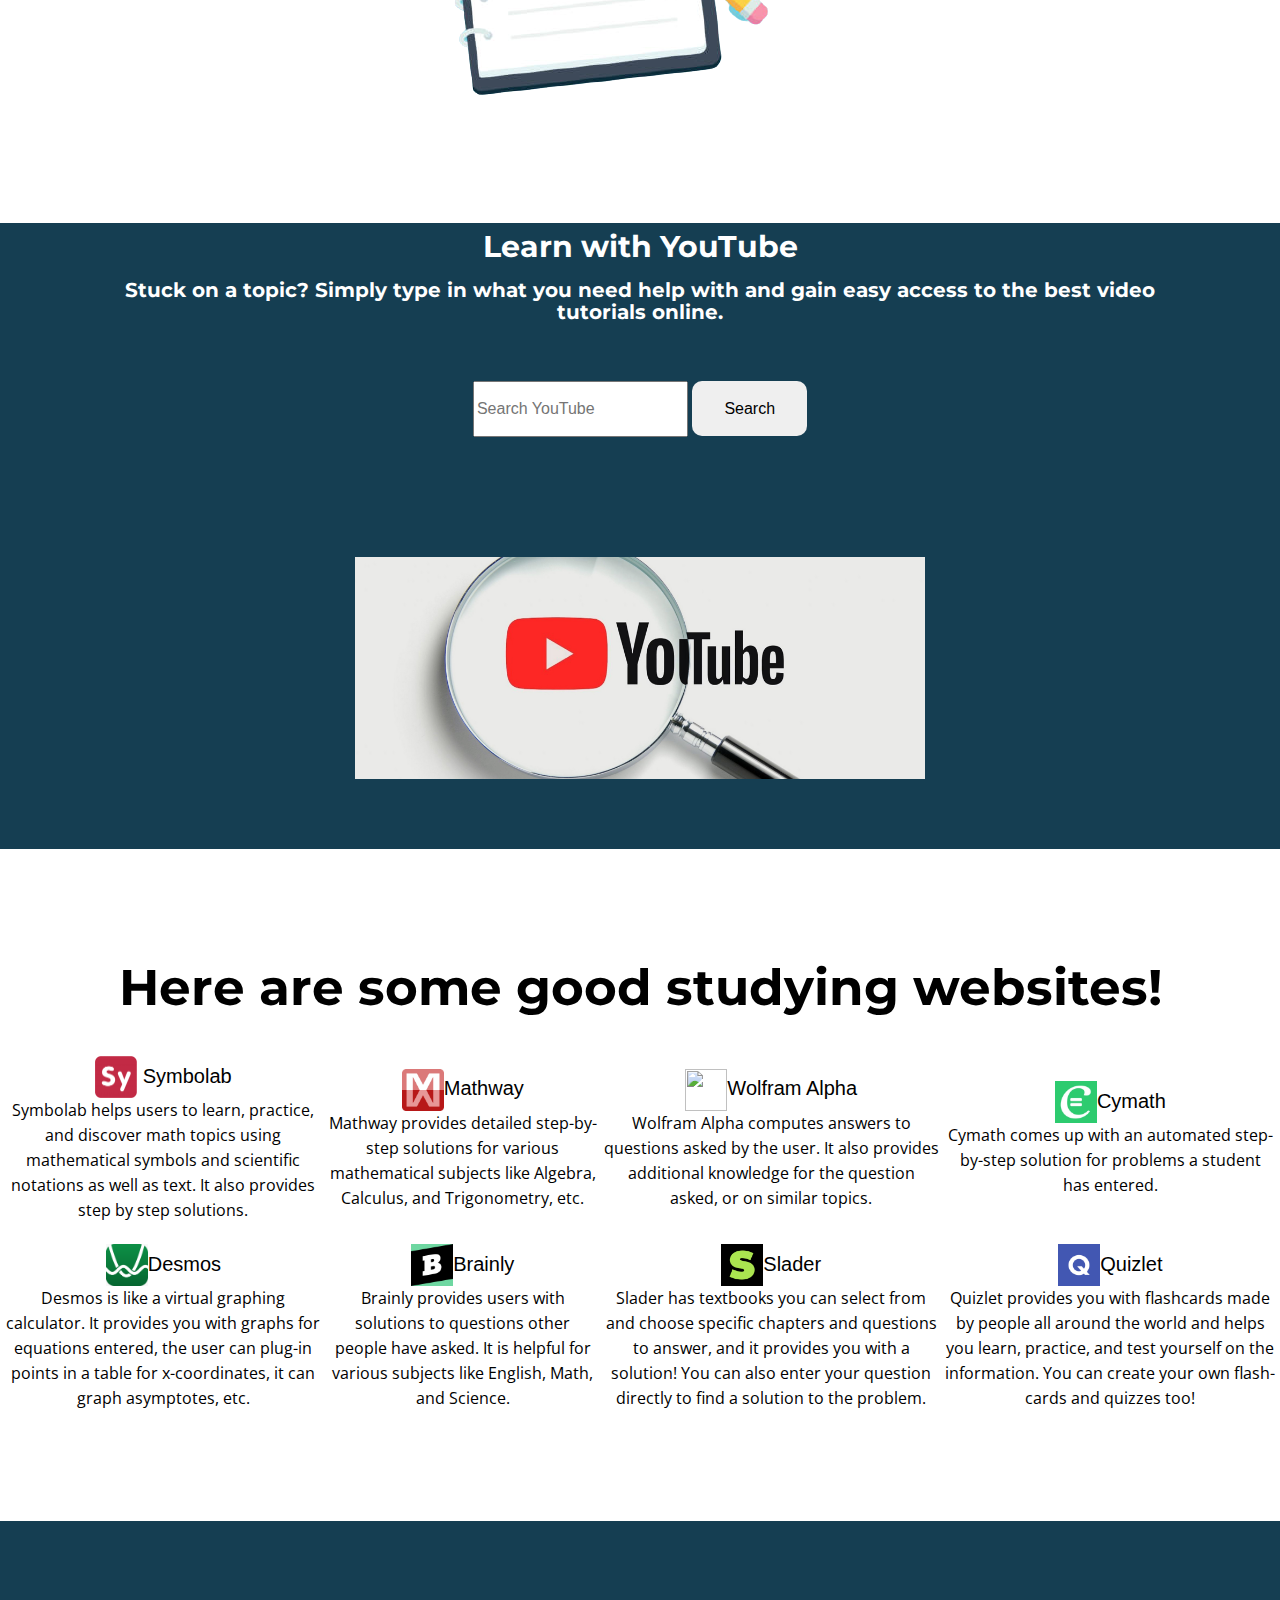
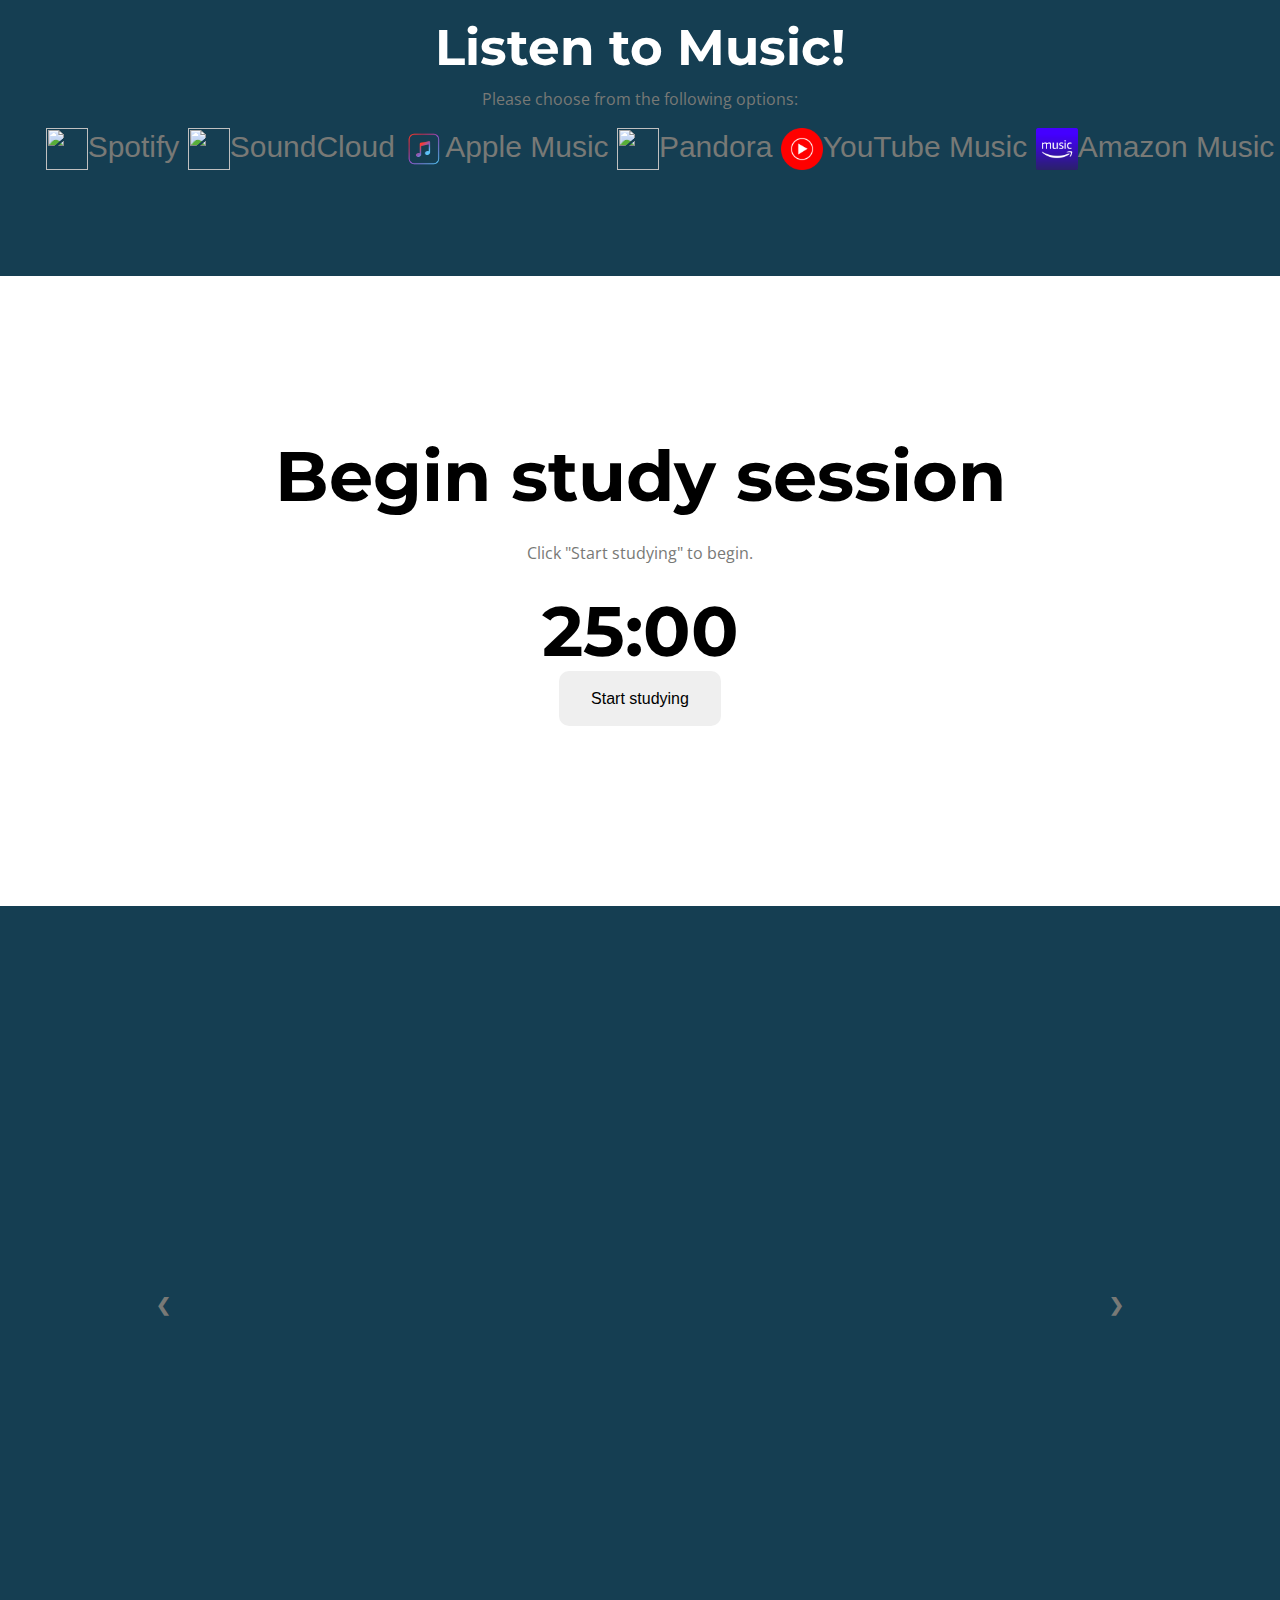
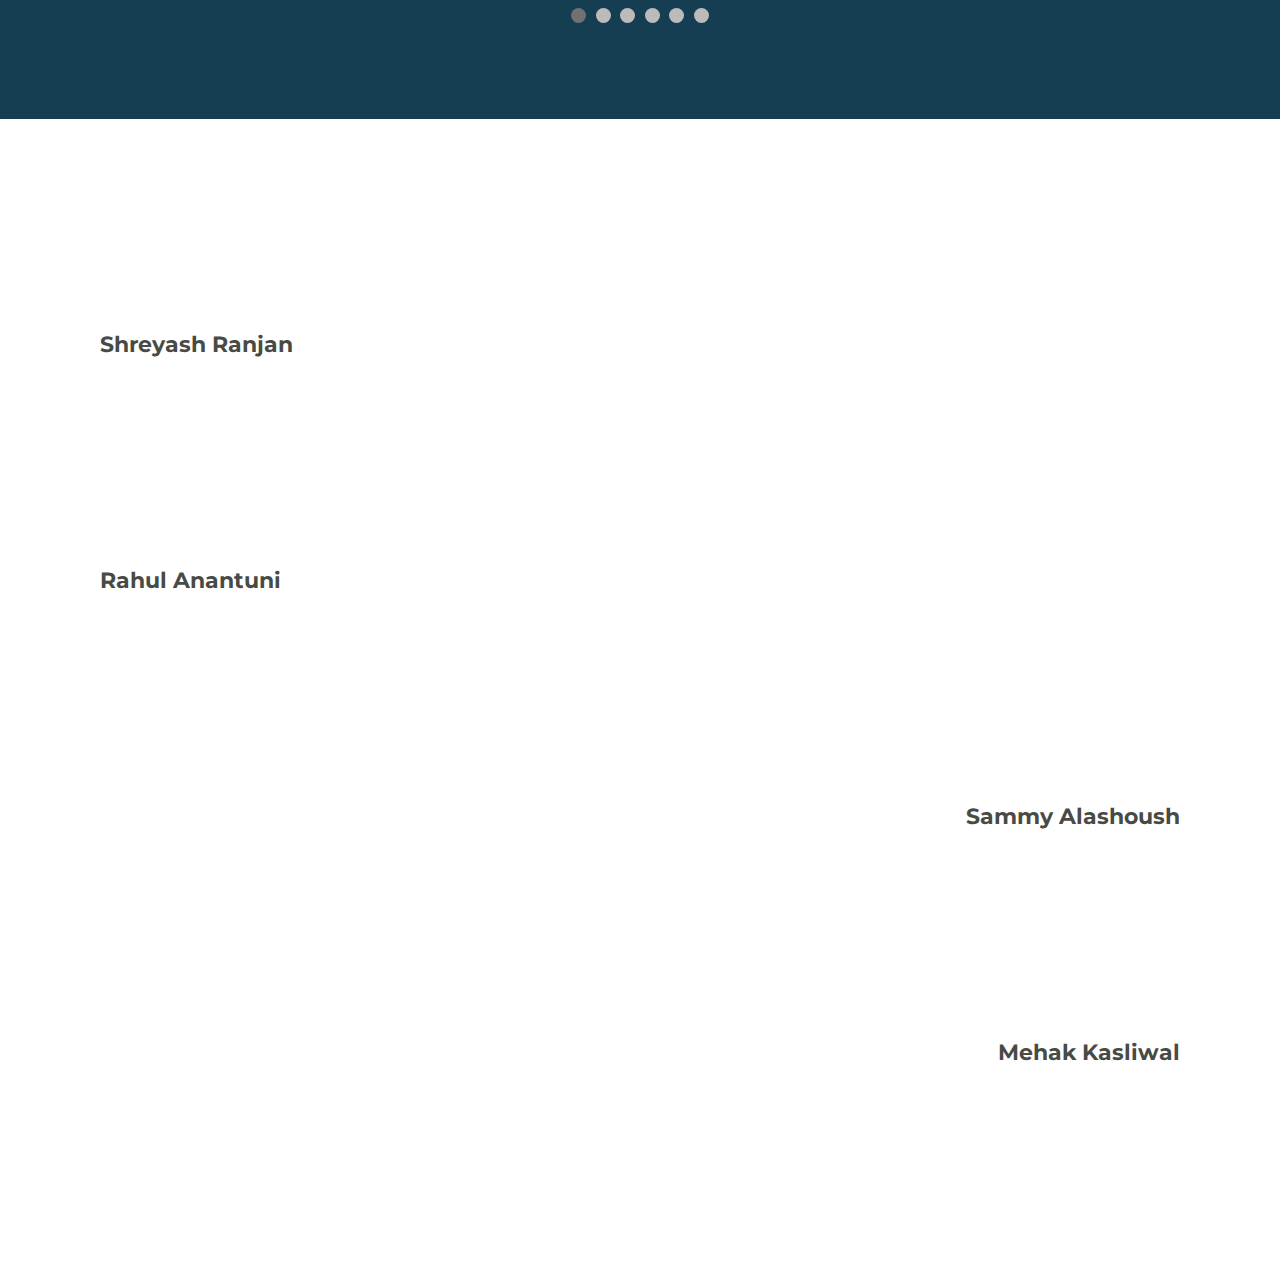
==== commit 669c1a40: "8th commit" ====
--- a/EZStudy.html
+++ b/EZStudy.html
@@ -128,7 +128,7 @@
                         <div class="text-container">
                             <h1>EZStudy <span id="js-rotating"></span></h1>
                             <p class="p-heading p-large">Welcome to the best way to study!</p>
-                            <a class="btn-solid-lg page-scroll" href="#info">Study Now</a>
+                            <a class="btn-solid-lg page-scroll" href="#get-started">Get Started</a>
                         </div>
                     </div> <!-- end of col -->
                 </div> <!-- end of row -->
@@ -224,7 +224,9 @@
     <div id="to-do-list" class="center zebra"> <!-- class="basic-1" -->
         <div>
             <h1 style="margin:5px">Create a To-Do list</h1>
-            
+            <h6></h6>
+
+            <h6>Having trouble Use this tool to add items to the list. Then, as you complete these items you can simply check them off. You can even delete items if they were added by mistak</h6>
             <input type="text" id="myInput" placeholder="Add task...">
             <button onclick="newElement()" class="addBtn">Add</button>
         </div>
@@ -348,7 +350,7 @@
                     <!--<div class="section-title">Start studying</div> -->
                     <div>
                         <h1 class="center font-white">Learn with YouTube</h1>
-                      
+                        <h6 class = "font-white-2">Stuck on a topic? Simply type in what you need help with and gain easy access to the best video tutorials online.</h6>
                     </div>
                     <!-- START OF YOUTUBE SEARCH BAR -->
                     
@@ -541,12 +543,24 @@
     <!-- timer(rahul) -->
 
     <div id="timer" class="form-1 zebra">
+        <audio id="finish-alarm" class="hidden">
+            <source src="images/Alarm Clock-SoundBible.com-437257341.mp3" type="audio/mpeg">
+        </audio>
+
+        <h1 id="timer-heading"><b></b>Begin study session</b></h1>
+
+        <br>
+
+        <p id="timer-desc">Click "Start studying" to begin.</p>
+
+        <br>
+
         <h1 id="timerThing">25:00</h1>
                 
         <script>
                     
             var timerThing = "timerThing";
-            
+            var aud = document.getElementById("finish-alarm");
             var btn = document.getElementById("timerButton");
             var timerDone = false;
             function countdown(text, Fminutes, Fseconds, whenDone){
@@ -590,6 +604,8 @@
             
             function beginCycle(){
                 document.getElementById("timerButton").classList.toggle("hidden");
+                document.getElementById("timer-heading").innerHTML = "Stay focused!";
+                document.getElementById("timer-desc").innerHTML = "Feel free to use the resources provided above.";
                 //https://www.geeksforgeeks.org/javascript-promises/
 
                     
@@ -607,16 +623,24 @@
                     );
                     */
 
-                countdown(timerThing, 0, 10, whenDoneStudy);
+                countdown(timerThing, 0, 5, whenDoneStudy);
                 
 
                 function whenDoneStudy(){
+                    aud.play();
+                    document.getElementById("timer-heading").innerHTML = "Break time!";
+                    document.getElementById("timer-desc").innerHTML = "Stretch, grab a snack, or check social media.";
                     alert("Study session over! Take a 5 minute break.");
-                    countdown(timerThing, 0, 9, whenDoneBreak);
+                    aud.pause();
+                    countdown(timerThing, 0, 5, whenDoneBreak);
                 }
                 function whenDoneBreak(){
+                    aud.play();
+                    document.getElementById("timer-heading").innerHTML = "Stay focused!";
+                    document.getElementById("timer-desc").innerHTML = "Feel free to use the resources provided above.";
                     alert("Break over! Study for 25 minutes.");
-                    countdown(timerThing, 0, 10, whenDoneStudy);
+                    aud.pause();
+                    countdown(timerThing, 0, 5, whenDoneStudy);
                 }
 
             }
@@ -654,48 +678,202 @@
 
 
 
-    <!--About-->
+    <!--SLIDESHOW-->
     <div id="About" class="form-1 zebra">
         <head>
-            <title>W3.CSS</title>
-            <meta name="viewport" content="width=device-width, initial-scale=1">
-            <meta content="text/html; charset=iso-8859-2" http-equiv="Content-Type">
-            <link rel="stylesheet" href="https://www.w3schools.com/w3css/4/w3.css">
-            <style>
-            .mySlides {display:none;}
-            </style>
-            </head>
-            
-            <body>
-            
-            <h2 class="w3-center white">About the Pomodoro Technique</h2>
-            
-            <div class="w3-content w3-section" style="max-width:850px">
-              <img class="mySlides" src="images/why.png" style="width:100%">
-              <img class="mySlides" src="images/what.png" style="width:100%">
-              <img class="mySlides" src="images/yea.png" style="width:100%">
-              <img class="mySlides" src="images/graph.png" style="width:100%">
-              <img class="mySlides" src="images/faq.png" style="width:100%">
-            </div>
-            
-            <script>
-            var myIndex = 0;
-            carousel();
-            
-            function carousel() {
-              var i;
-              var x = document.getElementsByClassName("mySlides");
-              for (i = 0; i < x.length; i++) {
-                x[i].style.display = "none";  
-              }
-              myIndex++;
-              if (myIndex > x.length) {myIndex = 1}    
-              x[myIndex-1].style.display = "block";  
-              setTimeout(carousel, 6000); // Change image every 4 seconds
-            }
-            </script>
-            
-            </body>
+<meta name="viewport" content="width=device-width, initial-scale=1">
+<style>
+* {box-sizing: border-box}
+body {font-family: Verdana, sans-serif; margin:0}
+.mySlides {display: none}
+img {vertical-align: middle;}
+
+/* Slideshow container */
+.slideshow-container {
+  max-width: 1000px;
+  position: relative;
+  margin: auto;
+}
+
+/* Next & previous buttons */
+.prev, .next {
+  cursor: pointer;
+  position: absolute;
+  top: 50%;
+  width: auto;
+  padding: 16px;
+  margin-top: -22px;
+  color: white;
+  font-weight: bold;
+  font-size: 18px;
+  transition: 0.6s ease;
+  border-radius: 0 3px 3px 0;
+  user-select: none;
+}
+
+/* Position the "next button" to the right */
+.next {
+  right: 0;
+  border-radius: 3px 0 0 3px;
+}
+
+/* Position the "next button" to the left */
+.prev {
+  left: 0;
+  border-radius: 3px 0 0 3px;
+}
+
+/* On hover, add a black background color with a little bit see-through */
+.prev:hover, .next:hover {
+  background-color: rgba(0,0,0,0.8);
+}
+
+/* Caption text */
+.text {
+  color: #f2f2f2;
+  font-size: 15px;
+  padding: 8px 12px;
+  position: absolute;
+  bottom: 8px;
+  width: 100%;
+  text-align: center;
+}
+
+/* Number text (1/3 etc) */
+.numbertext {
+  color: #f2f2f2;
+  font-size: 12px;
+  padding: 8px 12px;
+  position: absolute;
+  top: 0;
+}
+
+/* The dots/bullets/indicators */
+.dot {
+  cursor: pointer;
+  height: 15px;
+  width: 15px;
+  margin: 0 2px;
+  background-color: #bbb;
+  border-radius: 50%;
+  display: inline-block;
+  transition: background-color 0.6s ease;
+}
+
+.active, .dot:hover {
+  background-color: #717171;
+}
+
+/* Fading animation */
+.fade {
+  -webkit-animation-name: fade;
+  -webkit-animation-duration: 1.5s;
+  -webkit-animation-fill-mode: forwards; 
+  animation-name: fade;
+  animation-duration: 1.5s;
+  animation-fill-mode: forwards;
+}
+
+@-webkit-keyframes fade {
+  from {opacity: .4} 
+  to {opacity: 1}
+}
+
+@keyframes fade {
+  from {opacity: .4} 
+  to {opacity: 1}
+}
+
+/* On smaller screens, decrease text size */
+@media only screen and (max-width: 300px) {
+  .prev, .next,.text {font-size: 11px}
+}
+</style>
+</head>
+<body>
+
+<div class="slideshow-container">
+
+<div class="mySlides fade">
+  <div class="numbertext">1 / 6</div>
+  <img src="images/why.png" style="width:100%">
+
+</div>
+
+<div class="mySlides fade">
+  <div class="numbertext">2 / 6</div>
+  <img src="images/what.png" style="width:100%">
+  
+</div>
+
+<div class="mySlides fade">
+  <div class="numbertext">3 / 6</div>
+  <img src="images/faq.png" style="width:100%">
+  
+</div>
+
+<div class="mySlides fade">
+    <div class="numbertext">4 / 6</div>
+    <img src="images/graph.png" style="width:100%">
+
+  </div>
+
+  <div class="mySlides fade">
+    <div class="numbertext">5 / 6</div>
+    <img src="images/yessir.png" style="width:100%">
+ 
+  </div>
+
+  <div class="mySlides fade">
+    <div class="numbertext">6 / 6</div>
+    <img src="images/yea.png" style="width:100%">
+
+  </div>
+
+<a class="prev" onclick="plusSlides(-1)">&#10094;</a>
+<a class="next" onclick="plusSlides(1)">&#10095;</a>
+
+</div>
+<br>
+
+<div style="text-align:center">
+  <span class="dot" onclick="currentSlide(1)"></span> 
+  <span class="dot" onclick="currentSlide(2)"></span> 
+  <span class="dot" onclick="currentSlide(3)"></span> 
+  <span class="dot" onclick="currentSlide(4)"></span> 
+  <span class="dot" onclick="currentSlide(5)"></span> 
+  <span class="dot" onclick="currentSlide(6)"></span> 
+</div>
+
+<script>
+var slideIndex = 1;
+showSlides(slideIndex);
+
+function plusSlides(n) {
+  showSlides(slideIndex += n);
+}
+
+function currentSlide(n) {
+  showSlides(slideIndex = n);
+}
+
+function showSlides(n) {
+  var i;
+  var slides = document.getElementsByClassName("mySlides");
+  var dots = document.getElementsByClassName("dot");
+  if (n > slides.length) {slideIndex = 1}    
+  if (n < 1) {slideIndex = slides.length}
+  for (i = 0; i < slides.length; i++) {
+      slides[i].style.display = "none";  
+  }
+  for (i = 0; i < dots.length; i++) {
+      dots[i].className = dots[i].className.replace(" active", "");
+  }
+  slides[slideIndex-1].style.display = "block";  
+  dots[slideIndex-1].className += " active";
+}
+</script>
+
 </div>
 
 <!--end of about-->
--- a/css/styles.css
+++ b/css/styles.css
@@ -50,6 +50,7 @@
 /* info header css*/
 #info-h2 {
 	font-size: 35px;
+	padding
 }
 
 
@@ -58,6 +59,7 @@
 
 #header.zebra{
 	background-color: #153e52;
+	background-image: "images/fishing-pic.jpg";
 }
 #info.zebra{
 	background-color: white;
@@ -227,6 +229,10 @@
 	
 }
 
+#timer-heading{
+	padding-top:5%;
+	font-weight:bold;
+}
 
 .hidden{
 	visibility:hidden;
@@ -395,11 +401,11 @@
 	color: #14bf98;
 	font: 500 0.8125rem/1.125rem "Montserrat", sans-serif;
 	font-size: 55px;
-	padding-bottom: 10px;
+	padding-bottom: 20px;
 	text-decoration: underline;
 }
 .title-pic{
-	background-image: url("https://www.google.com/search?q=peaceful+background&tbm=isch&hl=en&chips=q:peaceful+background,g_1:sunset:R6FcsZEe57M%3D&sa=X&ved=2ahUKEwj6nLTI2-fuAhUIheAKHRsWBMkQ4lYoBnoECAEQJQ&biw=1448&bih=736#imgrc=RIcb7jKZktX-JM&imgdii=xcgtnkJgs4IYtM");
+	background-image: url("https://www.google.com/search?q=peaceful+background&tbm=isch&hl=en&chips=q:peaceful+background,g_1:sunset:R6FcsZEe57M%3D");
 }
 .btn-solid-reg {
 	display: inline-block;
@@ -1030,7 +1036,7 @@
 /*********************/
 .header {
 	/*background-color: #153e52;*/
-
+	background: linear-gradient(rgba(0, 0, 0, 0.3), rgba(0, 0, 0, 0.5)), url('../images/fishing-pic.jpg') center center no-repeat;
 	background-size: cover;
 }
 
@@ -1522,7 +1528,7 @@
 /*     11. Call Me    */
 /**********************/
 .form-1 {
-	padding-top: 6.625rem;	
+	padding-top: 6.625rem;
 	padding-bottom: 5.625rem;	
 	/*background-color: #153e52;*/
 	text-align: center;
@@ -1542,8 +1548,9 @@
 }
 */
 .form-1 h2 {
+	padding-top: 10px;
 	margin-bottom: 1.375rem;
-	color: white;
+	color: black;
 	text-align: center;
 	font-size: 50px;
 }
@@ -2739,7 +2746,11 @@
 	color:white;
 	font-size: 30px;
 }
-
+.font-white-2{
+	color:white;
+	font-size: 20px;
+	text-align: center;
+}
 	/* Description */
 	.cards-1 .card {
 		max-width: 21rem;
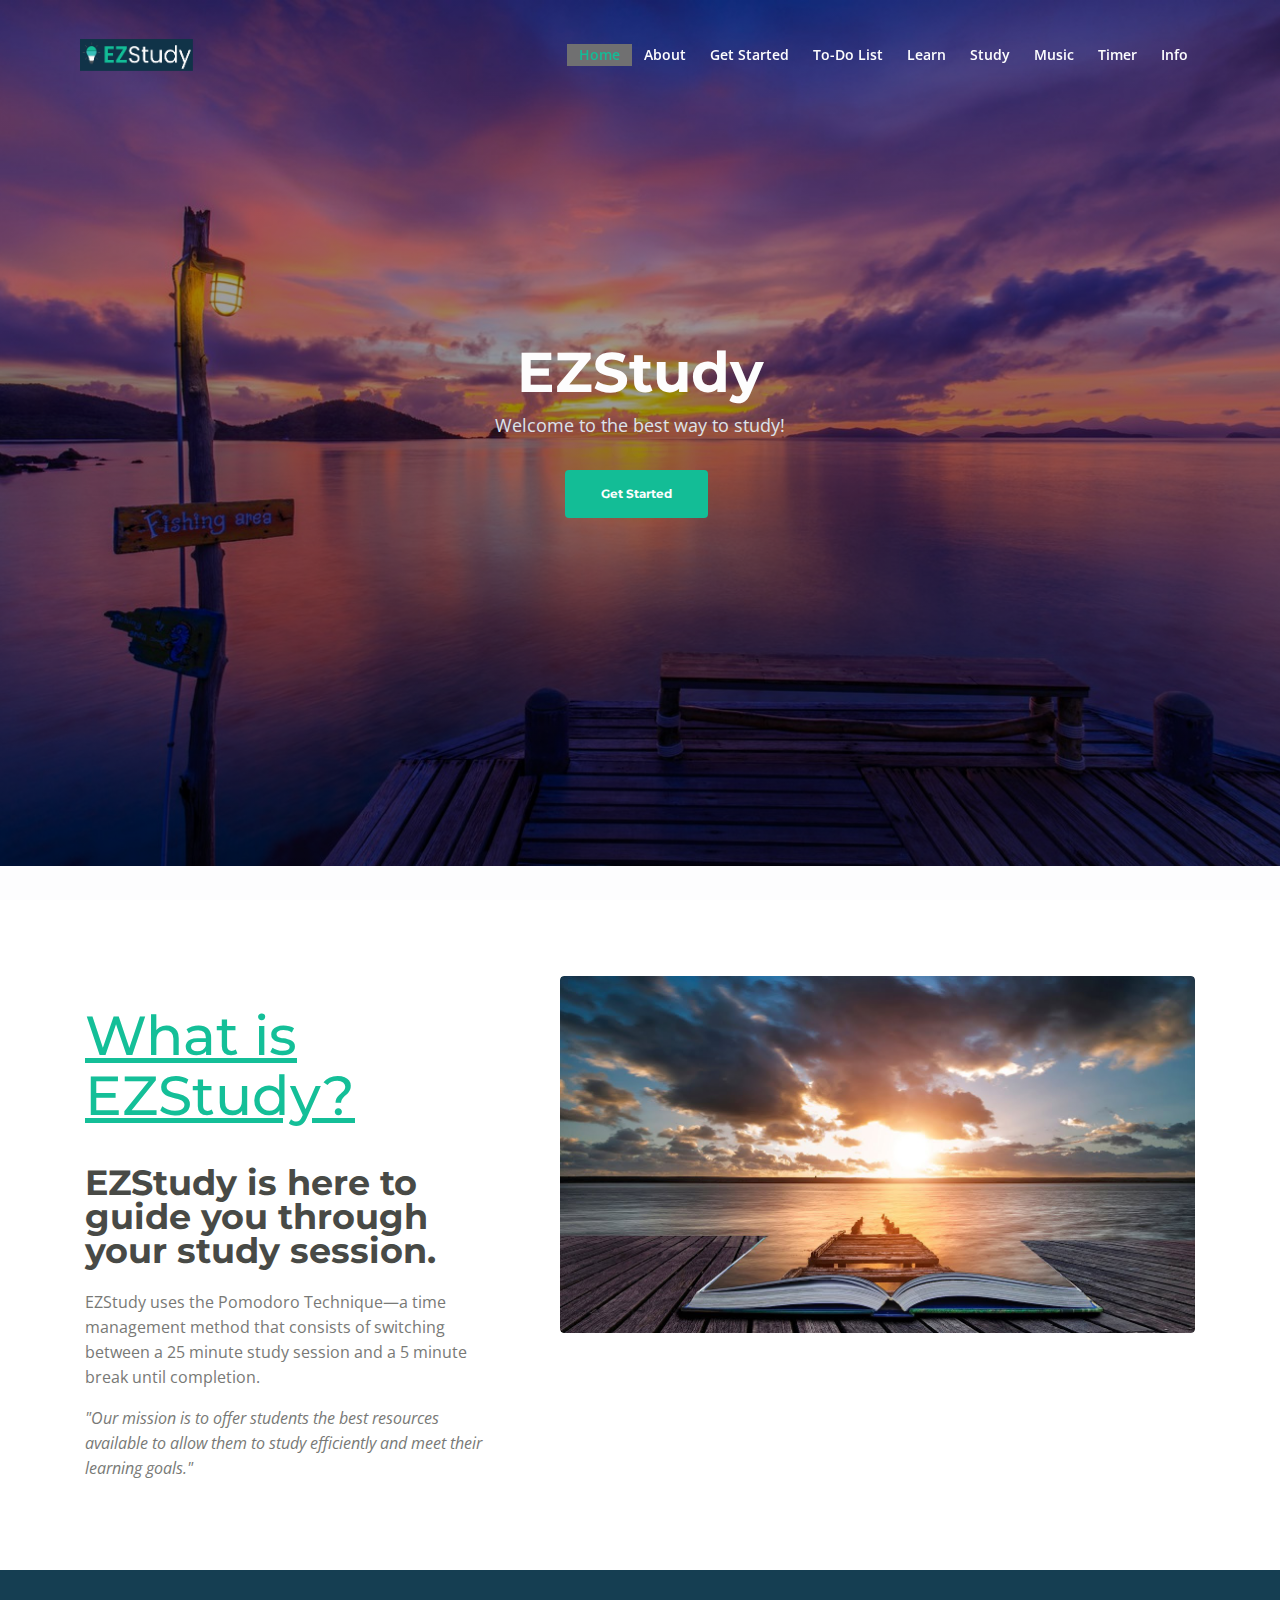
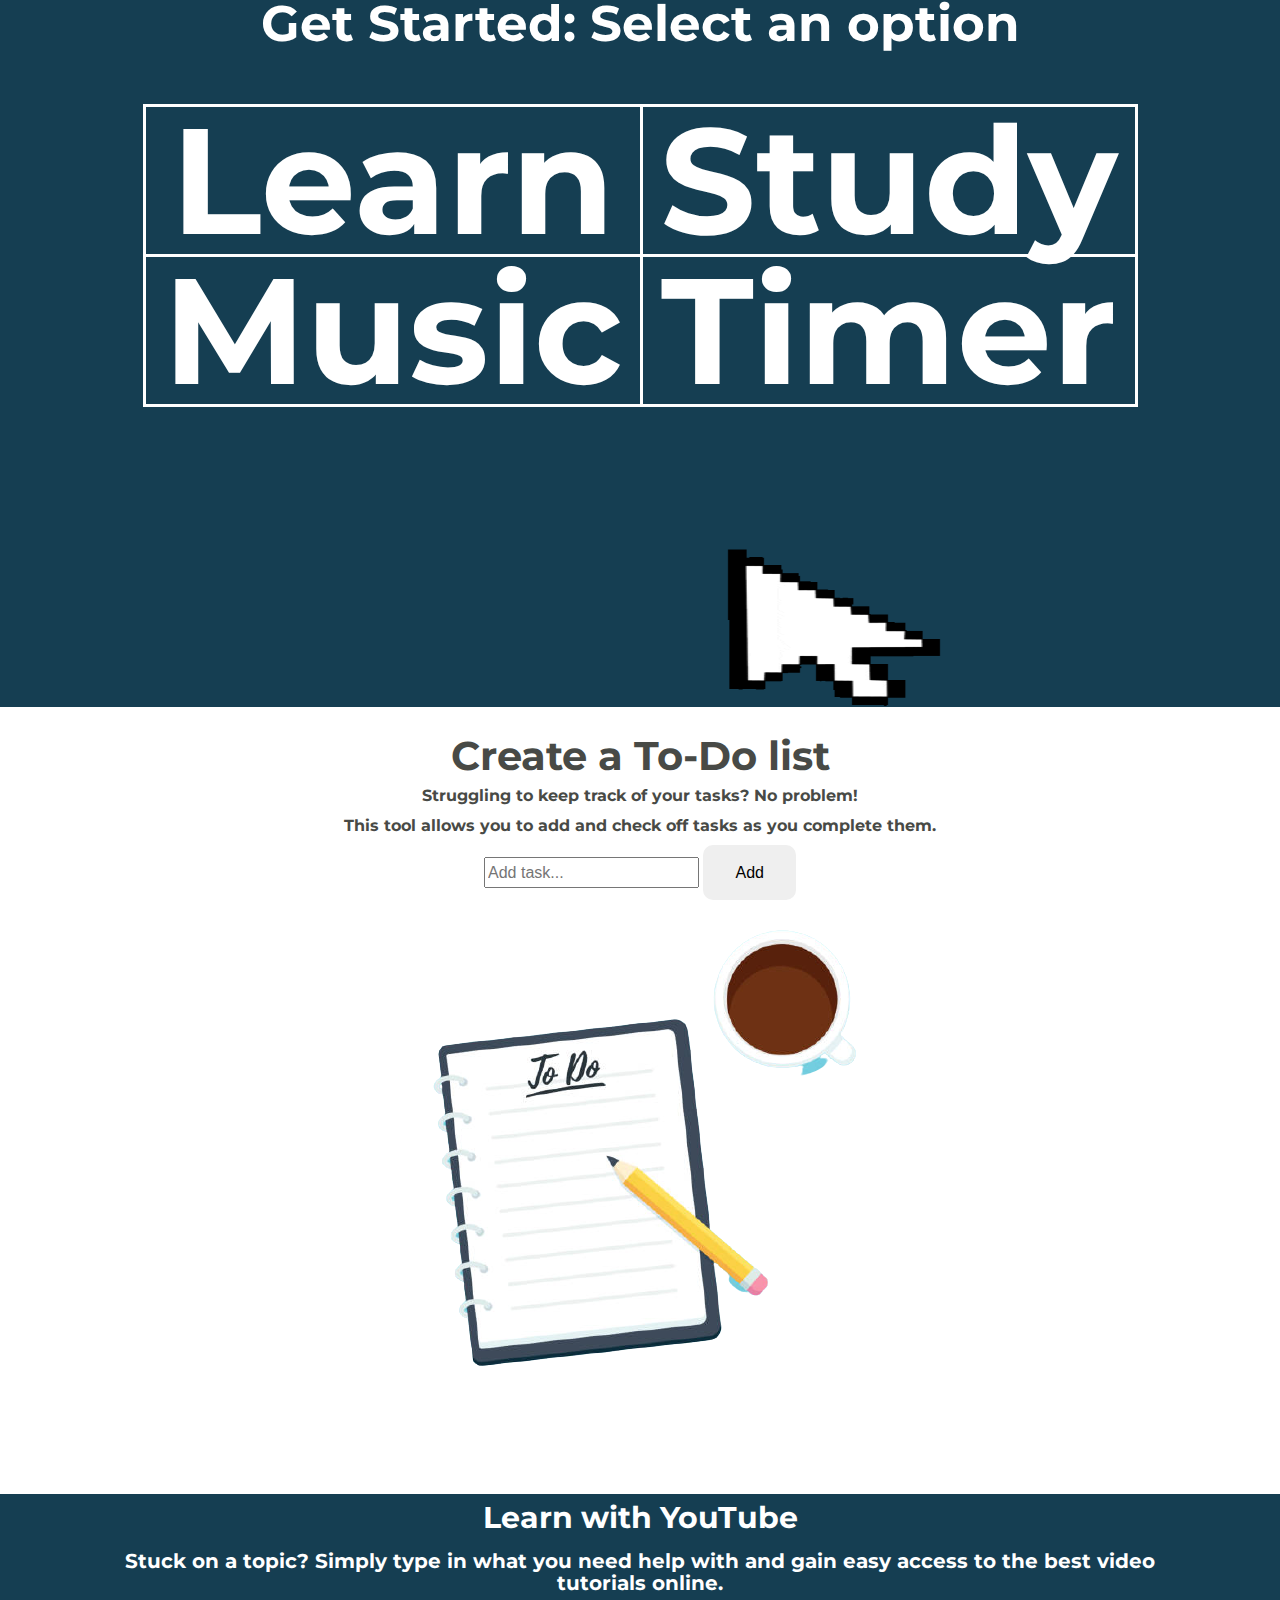
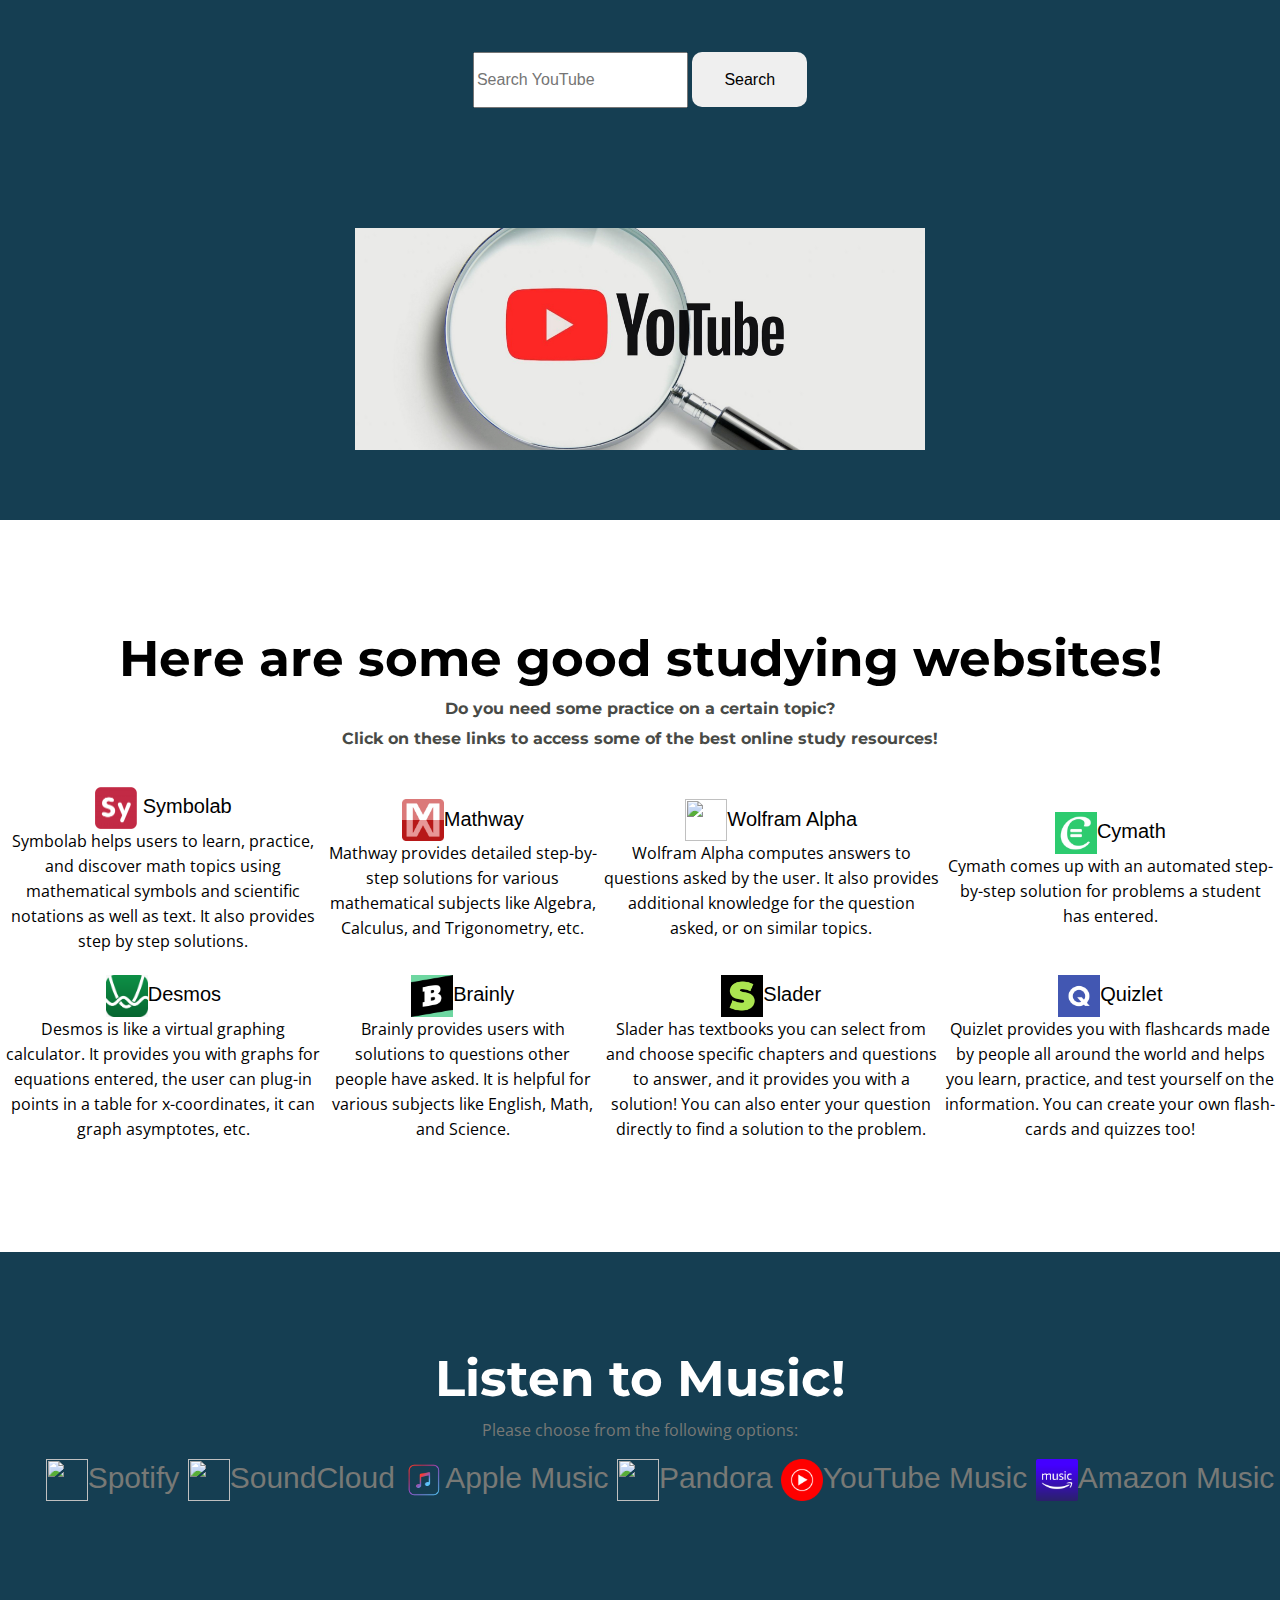
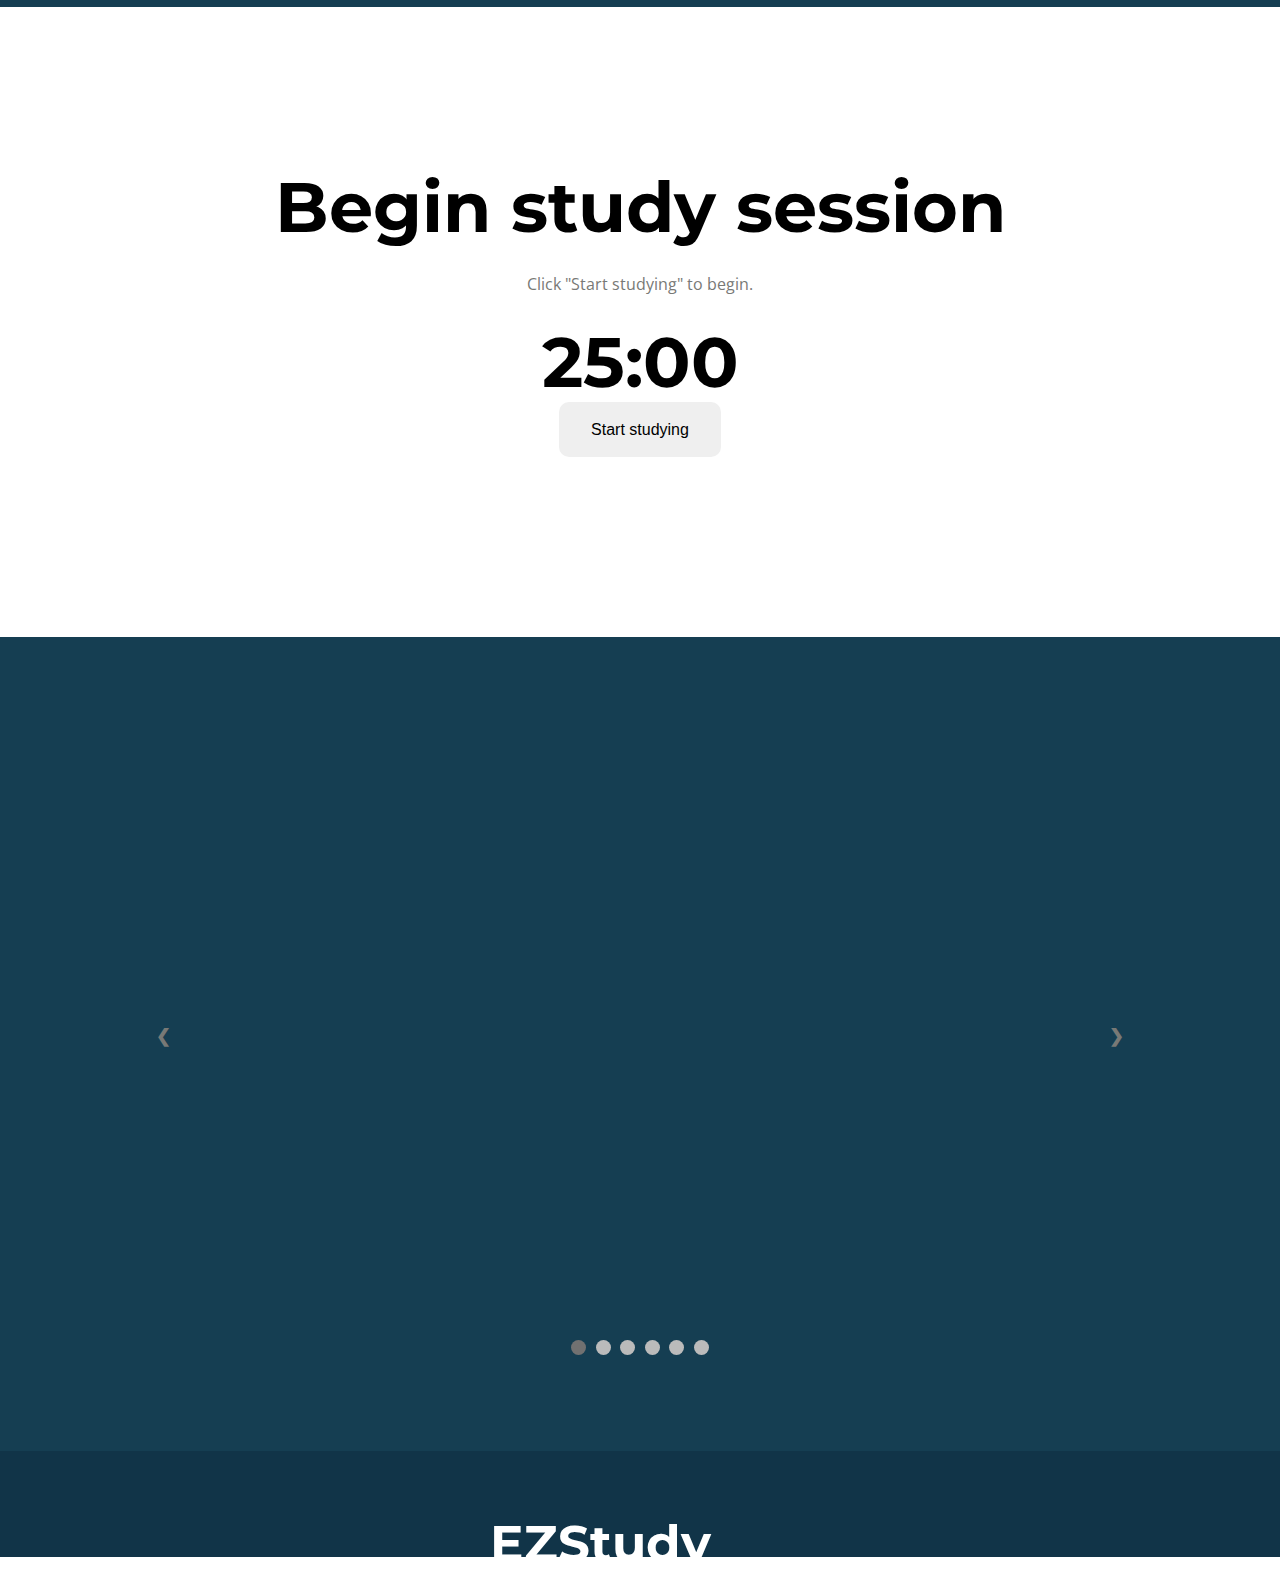
==== commit ac71a008: "11th commit" ====
--- a/EZStudy.html
+++ b/EZStudy.html
@@ -69,10 +69,10 @@
         <div class="collapse navbar-collapse" id="navbarsExampleDefault">
             <ul class="navbar-nav ml-auto">
                 <li class="nav-item">
-                    <a class="nav-link page-scroll" href="#header">HOME <span class="sr-only">(current)</span></a>
+                    <a class="nav-link page-scroll" href="#header">Home<span class="sr-only">(current)</span></a>
                 </li>
                 <li class="nav-item">
-                    <a class="nav-link page-scroll" href="#info">Info</a>
+                    <a class="nav-link page-scroll" href="#info">About</a>
                 </li>
                 <li class="nav-item">
                     <a class="nav-link page-scroll" href="#get-started">Get Started</a>
@@ -94,12 +94,10 @@
                 </li>
                 
                 <li class="nav-item">
-                    <a class="nav-link page-scroll" href="#About">About</a>
+                    <a class="nav-link page-scroll" href="#About">Info</a>
                 </li>
                 
-                <li class="nav-item">
-                    <a class="nav-link page-scroll" href="#Meet-the-Creators">Meet the Creators</a>
-                </li>
+                
                 <!--
                 Dropdown Menu         
                 <li class="nav-item dropdown">
@@ -151,8 +149,8 @@
                     <div class="text-container">
                         <div class="section-title">What is EZStudy?</div>
                         <h2 id="info-h2">EZStudy is here to guide you through your study session.</h2>
-                        <p>EZStudy uses the Pomodoro Technique which is a time management method that helps you study for 25 minutes at a time and then take a 5 minutes break.</p>
-                        <p class="testimonial-text">"Our mission here is to offer students the best resources available to allow them study efficiently and meet their learning goals. "</p>
+                        <p>EZStudy uses the Pomodoro Technique—a time management method that consists of switching between a 25 minute study session and a 5 minute break until completion.</p>
+                        <p class="testimonial-text">"Our mission is to offer students the best resources available to allow them to study efficiently and meet their learning goals."</p>
                         
                     </div> <!-- end of text-container -->
                 </div> <!-- end of col -->
@@ -167,14 +165,8 @@
     <!-- end of intro -->
 
 
-
-
-    <!-- Get Started -->
-
-
-    
-<div id ="get-started" class="styled-table zebra">
-    <h1 id  = "started-heading" class = "center font-white">Get Started: Select an option<h1>
+    <div id ="get-started" class="styled-table zebra">
+        <h1 id  = "started-heading" class = "center font-white">Get Started: Select an option<h1>
     <head>
         <meta name="viewport" content="width=device-width, initial-scale=1">
         <style>
@@ -224,9 +216,8 @@
     <div id="to-do-list" class="center zebra"> <!-- class="basic-1" -->
         <div>
             <h1 style="margin:5px">Create a To-Do list</h1>
-            <h6></h6>
-
-            <h6>Having trouble Use this tool to add items to the list. Then, as you complete these items you can simply check them off. You can even delete items if they were added by mistak</h6>
+            <h6>Struggling to keep track of your tasks? No problem! </h6>
+            <h6>This tool allows you to add and check off tasks as you complete them.</h6>
             <input type="text" id="myInput" placeholder="Add task...">
             <button onclick="newElement()" class="addBtn">Add</button>
         </div>
@@ -439,6 +430,8 @@
 <!-- Call Me -->
 <div id="study" class="form-1 zebra">
     <h2>Here are some good studying websites!</h2>
+    <h6>Do you need some practice on a certain topic?</h6>
+    <h6>Click on these links to access some of the best online study resources!</h6>
        <div class="container">
            <div class="row">
                <div class="col-lg-6">
@@ -623,7 +616,7 @@
                     );
                     */
 
-                countdown(timerThing, 0, 5, whenDoneStudy);
+                countdown(timerThing, 25, 0, whenDoneStudy);
                 
 
                 function whenDoneStudy(){
@@ -632,7 +625,7 @@
                     document.getElementById("timer-desc").innerHTML = "Stretch, grab a snack, or check social media.";
                     alert("Study session over! Take a 5 minute break.");
                     aud.pause();
-                    countdown(timerThing, 0, 5, whenDoneBreak);
+                    countdown(timerThing, 25, 0, whenDoneBreak);
                 }
                 function whenDoneBreak(){
                     aud.play();
@@ -640,7 +633,7 @@
                     document.getElementById("timer-desc").innerHTML = "Feel free to use the resources provided above.";
                     alert("Break over! Study for 25 minutes.");
                     aud.pause();
-                    countdown(timerThing, 0, 5, whenDoneStudy);
+                    countdown(timerThing, 25, 0, whenDoneStudy);
                 }
 
             }
@@ -796,37 +789,37 @@
 
 <div class="mySlides fade">
   <div class="numbertext">1 / 6</div>
-  <img src="images/why.png" style="width:100%">
+  <img src="images/1.png" style="width:100%">
 
 </div>
 
 <div class="mySlides fade">
   <div class="numbertext">2 / 6</div>
-  <img src="images/what.png" style="width:100%">
+  <img src="images/2.png" style="width:100%">
   
 </div>
 
 <div class="mySlides fade">
   <div class="numbertext">3 / 6</div>
-  <img src="images/faq.png" style="width:100%">
+  <img src="images/3.png" style="width:100%">
   
 </div>
 
 <div class="mySlides fade">
     <div class="numbertext">4 / 6</div>
-    <img src="images/graph.png" style="width:100%">
+    <img src="images/4.png" style="width:100%">
 
   </div>
 
   <div class="mySlides fade">
     <div class="numbertext">5 / 6</div>
-    <img src="images/yessir.png" style="width:100%">
+    <img src="images/5.png" style="width:100%">
  
   </div>
 
   <div class="mySlides fade">
     <div class="numbertext">6 / 6</div>
-    <img src="images/yea.png" style="width:100%">
+    <img src="images/6.png" style="width:100%">
 
   </div>
 
@@ -879,42 +872,24 @@
 <!--end of about-->
 
 
-<!--Meet the creators-->
-<div id="Meet-the-Creators" class="form-1 zebra">
-    <h3 class = "left-align">Shreyash Ranjan</h3>
-    <h3 class = "left-align">Rahul Anantuni</h3>
-    <h3 class = "right-align">Sammy Alashoush</h3>
-    <h3 class = "right-align">Mehak Kasliwal</h3>
-</div>
-<!--
-    
-     Footer 
+
+    
+    <!-- Footer -->
         <div class="footer">
-            <div class="container">
-                <div class="row">
-                    <div class="col-md-6">
+           <!-- <div class="container">
+                <div class="row">-->
+                    
                         <div class="text-container about">
-                            <h4>Few Words About EZStudy</h4>
-                            <p class="white">Our mission here is to offer students the best resources available to allow them study efficiently and meet their learning goals.</p>
-                        </div> end of text-container
-                    </div> end of col
-                    <div class="col-md-2">
+                            <h4 class="center" style="font-size:50px">EZStudy</h4>
+                           <!-- <p class="white">Our mission here is to offer students the best resources available to allow them study efficiently and meet their learning goals.</p>
+                        -->
+                        </div> <!--end of text-container-->
+
                         
-                    </div> end of col
-                    <div class="col-md-2">
-                        
-                    </div> end of col
-                    <div class="col-md-2">
-                        
-                    </div> end of col
-                </div> end of row
-            </div> end of container
+                <!--</div> end of row-->
+            <!--</div> end of container-->
+            
         </div>   
-    
--->
-    
-    
-
     <!-- Scripts -->
     <script src="js/jquery.min.js"></script> <!-- jQuery for Bootstrap's JavaScript plugins -->
     <script src="js/popper.min.js"></script> <!-- Popper tooltip library for Bootstrap -->
--- a/css/styles.css
+++ b/css/styles.css
@@ -50,7 +50,7 @@
 /* info header css*/
 #info-h2 {
 	font-size: 35px;
-	padding
+	padding-top: 20px;
 }
 
 
@@ -403,6 +403,7 @@
 	font-size: 55px;
 	padding-bottom: 20px;
 	text-decoration: underline;
+	line-height:60px;
 }
 .title-pic{
 	background-image: url("https://www.google.com/search?q=peaceful+background&tbm=isch&hl=en&chips=q:peaceful+background,g_1:sunset:R6FcsZEe57M%3D");
